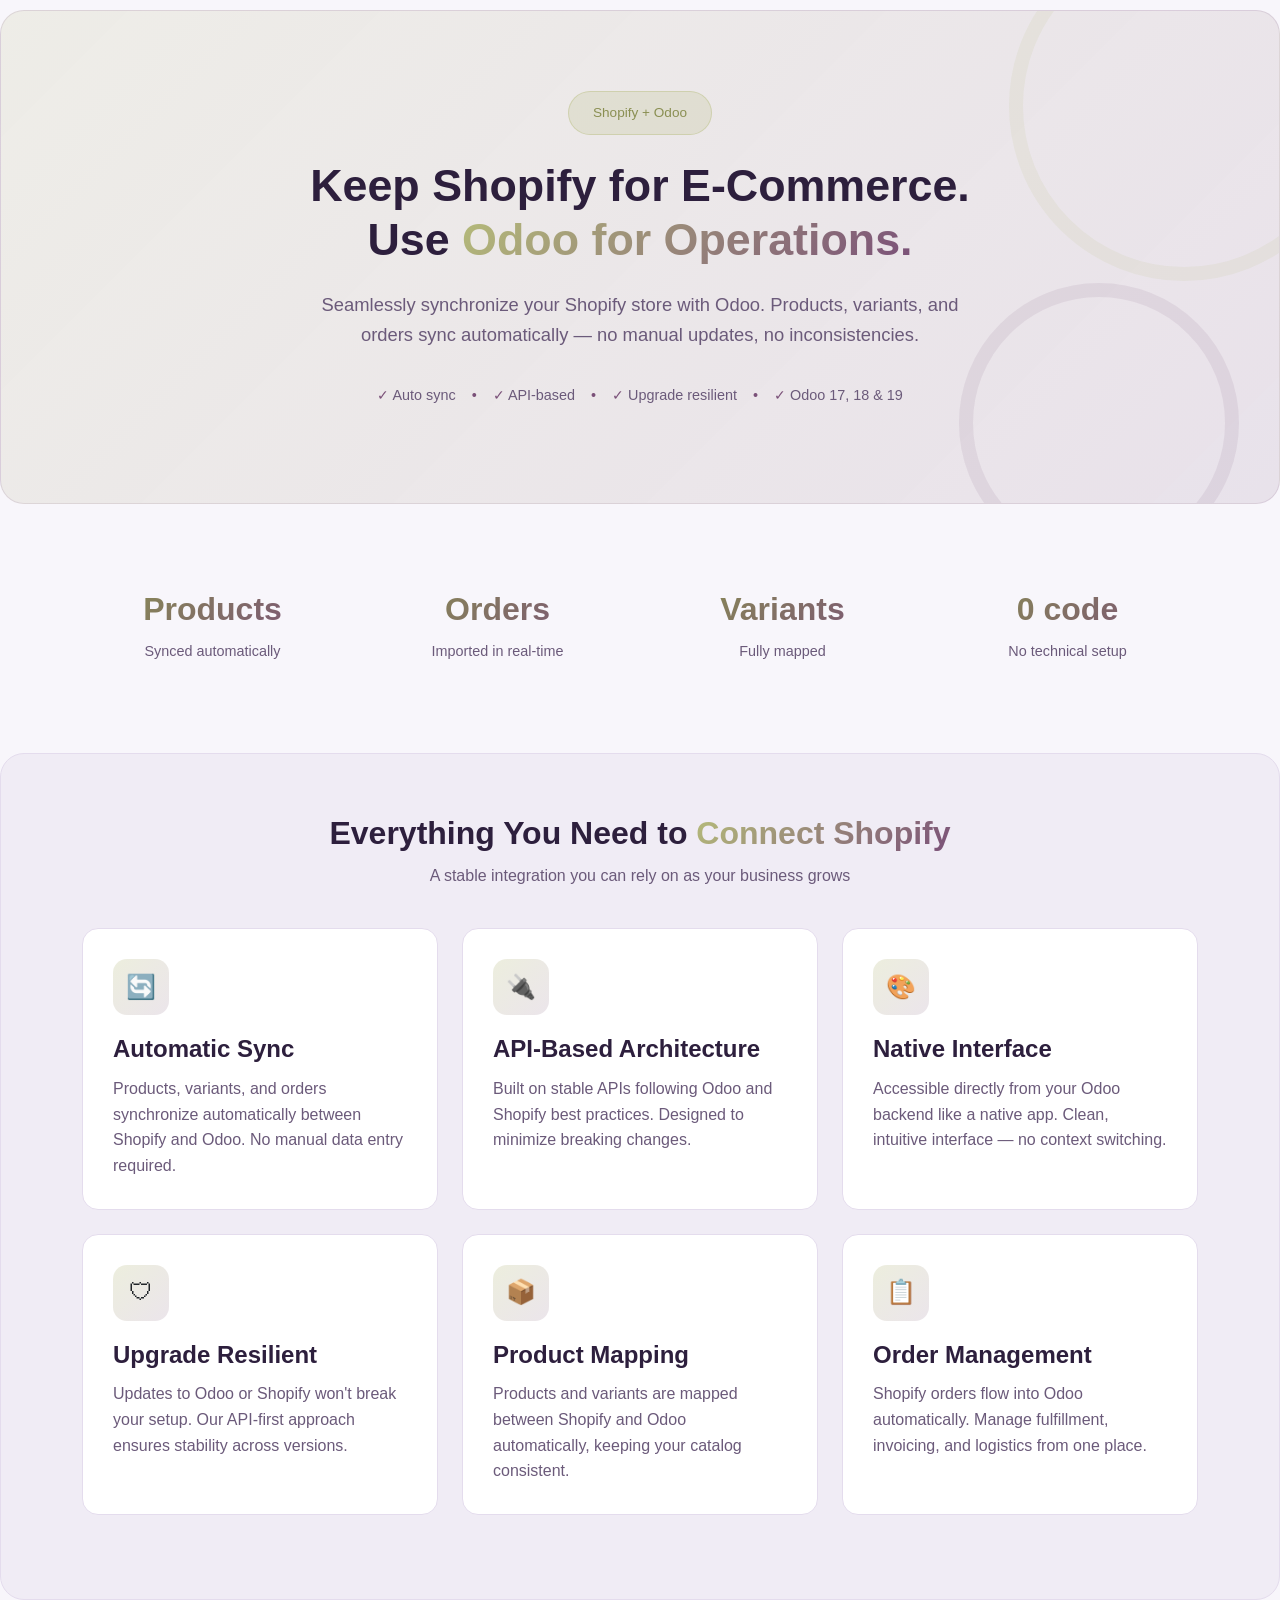
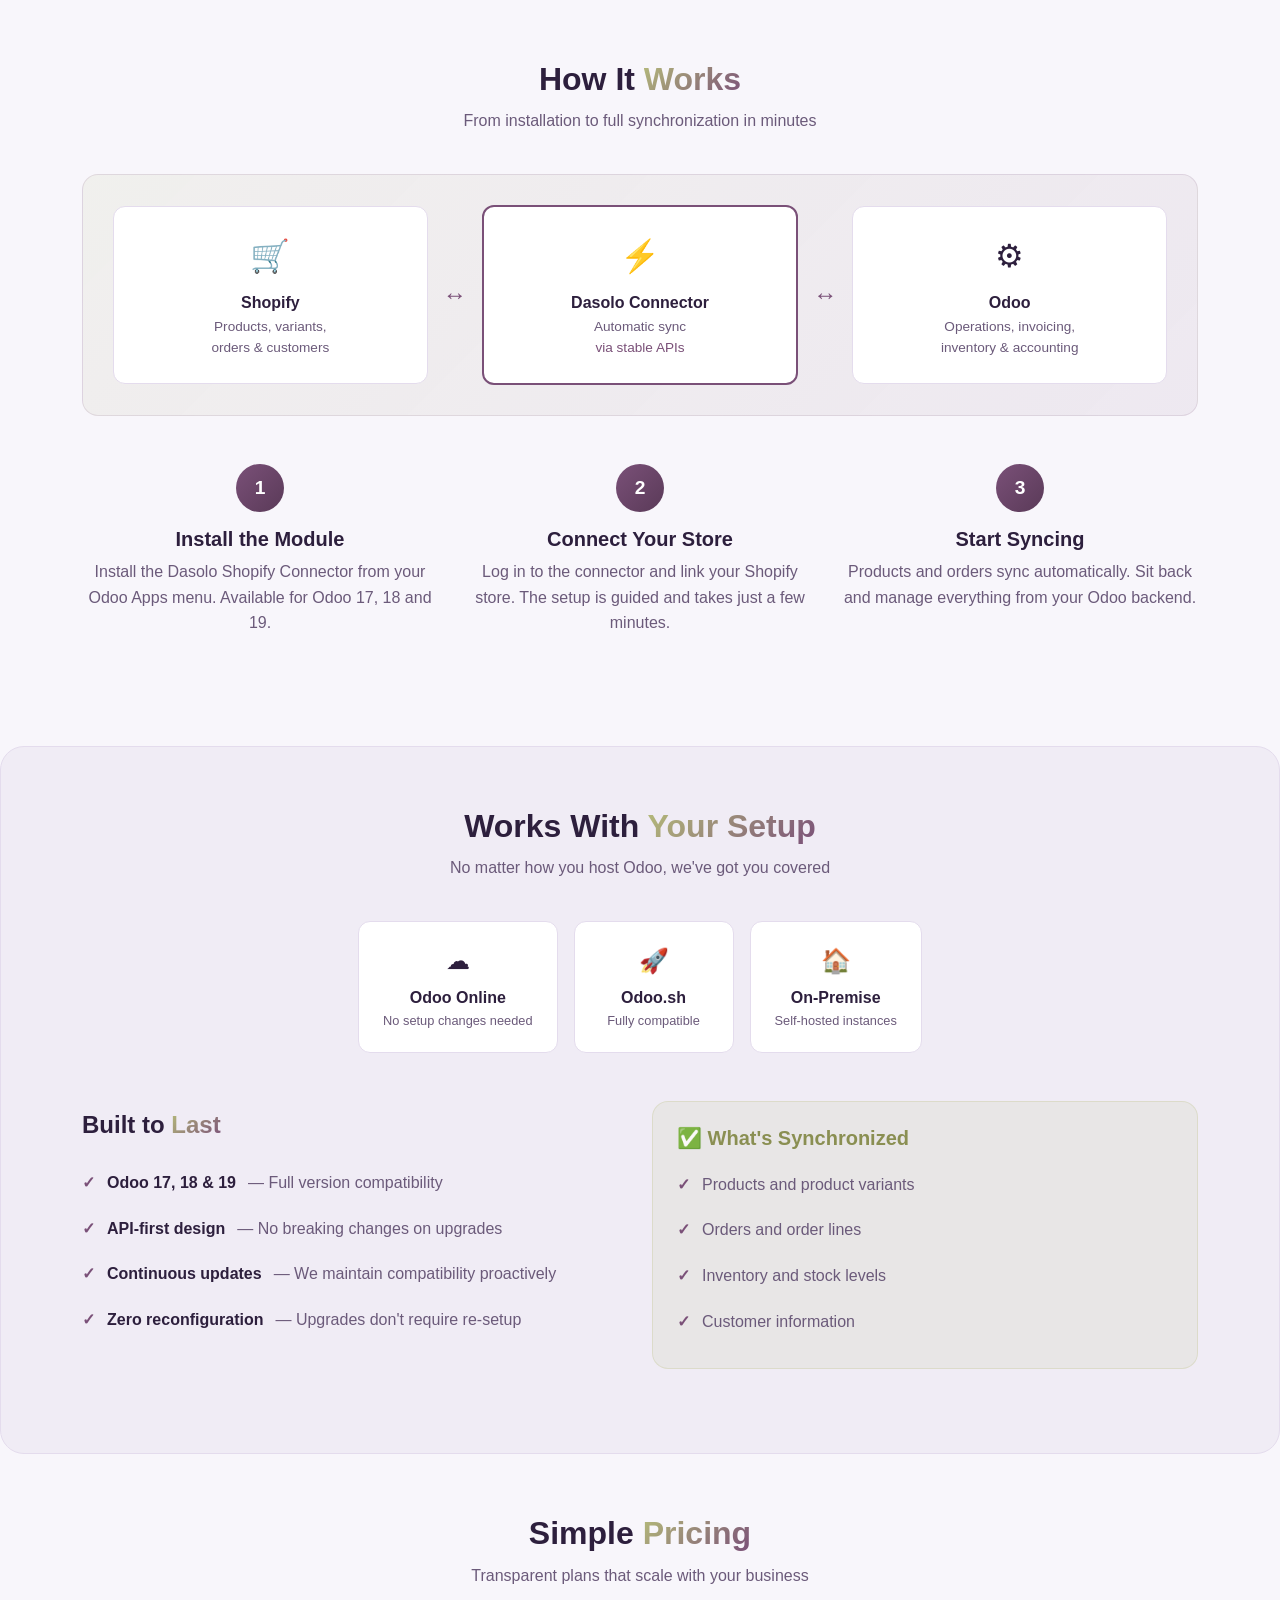
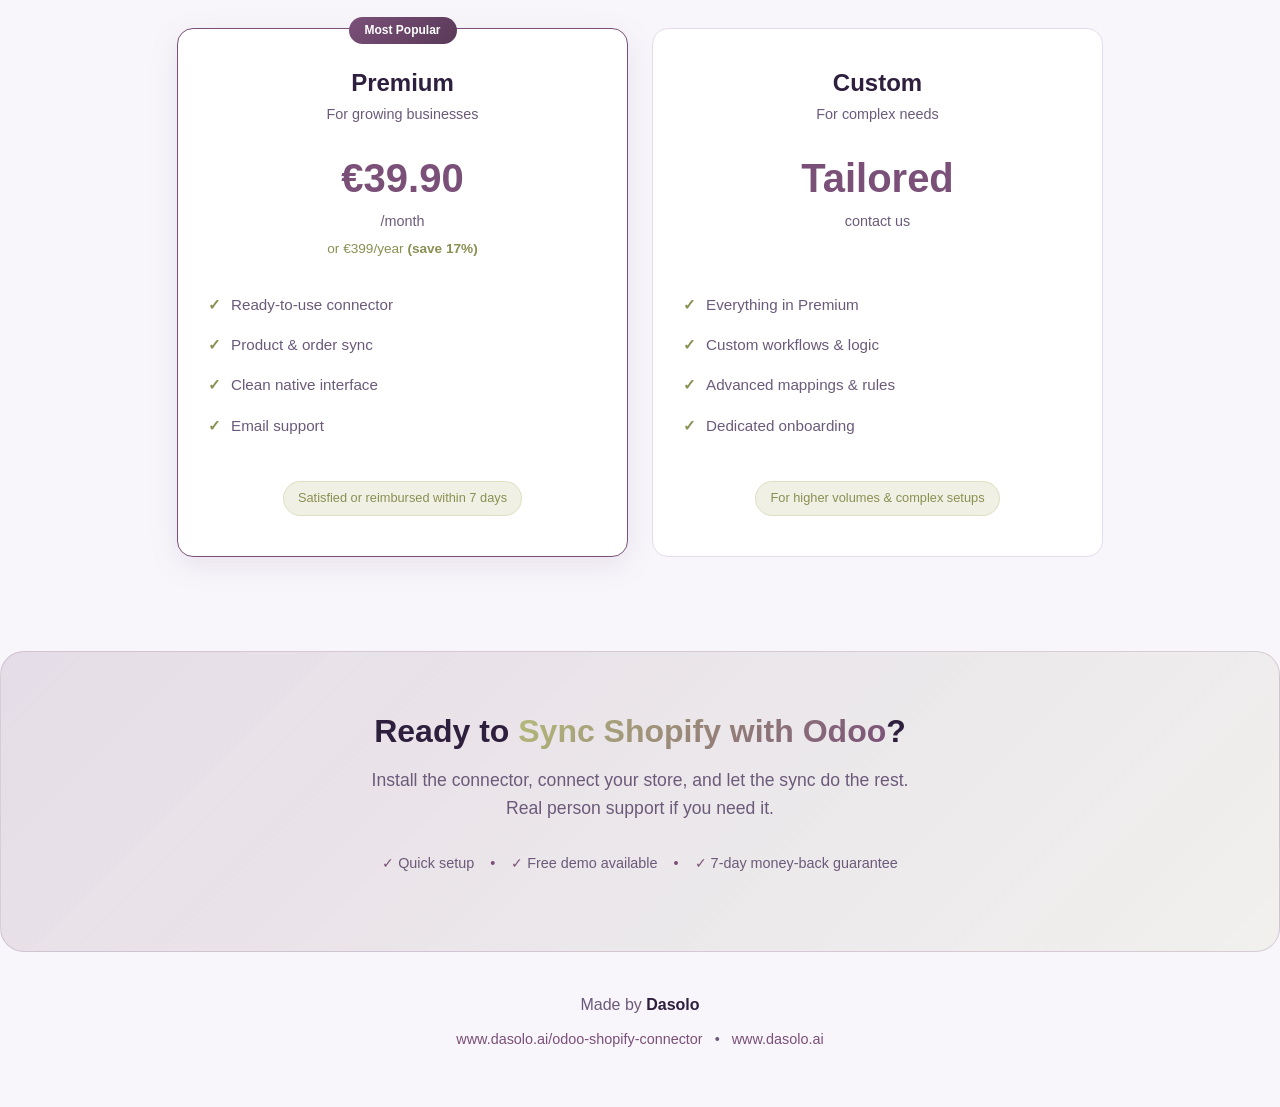
==== dasolo_shopify_connector/static/description/index.html @ 91d9c2dd "first commit" ====
<!DOCTYPE html>
<html lang="en">
<head>
    <meta charset="utf-8">
    <meta name="viewport" content="width=device-width, initial-scale=1">
    <title>Dasolo Shopify Connector — Sync Shopify with Odoo</title>
    <link href="https://cdn.jsdelivr.net/npm/bootstrap@5.3.2/dist/css/bootstrap.min.css" rel="stylesheet">
    <style>
        :root {
            --dasolo-green: #b5bb7a;
            --dasolo-green-dark: #8a8f52;
            --dasolo-purple: #7a5078;
            --dasolo-purple-light: #9b6e99;
            --dasolo-purple-dark: #5a3a58;
            --background: #f8f6fb;
            --background-card: #ffffff;
            --background-muted: #f0ecf5;
            --border: #e4dced;
            --text-primary: #2d1f3d;
            --text-muted: #6b5a7a;
        }

        body {
            font-family: -apple-system, BlinkMacSystemFont, 'Segoe UI', Roboto, Oxygen, Ubuntu, Cantarell, sans-serif;
            background-color: var(--background);
            color: var(--text-primary);
            line-height: 1.6;
        }

        .text-gradient {
            background: linear-gradient(135deg, var(--dasolo-green) 0%, var(--dasolo-purple) 100%);
            -webkit-background-clip: text;
            -webkit-text-fill-color: transparent;
            background-clip: text;
        }

        .hero-section {
            background: linear-gradient(135deg, rgba(181,187,122,0.15) 0%, rgba(122,80,120,0.12) 100%);
            border: 1px solid rgba(122,80,120,0.15);
            padding: 80px 20px;
            border-radius: 24px;
            margin-top: 10px;
            position: relative;
            overflow: hidden;
        }

        .hero-section::before {
            content: '';
            position: absolute;
            top: -80px;
            right: -80px;
            width: 350px;
            height: 350px;
            border-radius: 50%;
            border: 14px solid rgba(181,187,122,0.12);
        }

        .hero-section::after {
            content: '';
            position: absolute;
            bottom: -60px;
            right: 40px;
            width: 280px;
            height: 280px;
            border-radius: 50%;
            border: 14px solid rgba(122,80,120,0.1);
        }

        .badge-shopify {
            font-size: 0.85rem;
            padding: 10px 24px;
            background-color: rgba(181,187,122,0.2);
            border: 1px solid rgba(181,187,122,0.4);
            border-radius: 50px;
            display: inline-block;
            font-weight: 500;
            color: var(--dasolo-green-dark);
        }

        .section-light {
            background-color: var(--background);
            padding: 60px 20px;
        }

        .section-muted {
            background-color: var(--background-muted);
            padding: 60px 30px;
            border-radius: 24px;
            margin-top: 10px;
            border: 1px solid var(--border);
        }

        .card {
            border-radius: 16px;
            border: 1px solid var(--border);
            background: var(--background-card);
            padding: 30px;
            height: 100%;
            transition: all 0.3s ease;
        }

        .card:hover {
            border-color: rgba(122,80,120,0.4);
            box-shadow: 0 10px 40px rgba(122,80,120,0.08);
            transform: translateY(-2px);
        }

        .feature-icon {
            width: 56px;
            height: 56px;
            border-radius: 14px;
            background: linear-gradient(135deg, rgba(181,187,122,0.25) 0%, rgba(122,80,120,0.15) 100%);
            display: flex;
            align-items: center;
            justify-content: center;
            margin-bottom: 20px;
            font-size: 1.5rem;
        }

        .stat-box {
            text-align: center;
            padding: 20px;
        }

        .stat-value {
            font-size: 2rem;
            font-weight: 800;
            background: linear-gradient(135deg, var(--dasolo-green-dark) 0%, var(--dasolo-purple) 100%);
            -webkit-background-clip: text;
            -webkit-text-fill-color: transparent;
            background-clip: text;
        }

        .stat-label {
            color: var(--text-muted);
            font-size: 0.9rem;
            margin-top: 5px;
        }

        .step-number {
            width: 48px;
            height: 48px;
            border-radius: 50%;
            background: linear-gradient(135deg, var(--dasolo-purple) 0%, var(--dasolo-purple-dark) 100%);
            display: flex;
            align-items: center;
            justify-content: center;
            font-weight: 700;
            font-size: 1.2rem;
            color: #fff;
            margin: 0 auto 15px;
        }

        .section-title {
            font-size: 2rem;
            font-weight: 700;
            margin-bottom: 10px;
            color: var(--text-primary);
        }

        .section-subtitle {
            color: var(--text-muted);
            max-width: 600px;
            margin: 0 auto 40px;
        }

        .check-list {
            list-style: none;
            padding: 0;
        }

        .check-list li {
            padding: 10px 0;
            color: var(--text-muted);
            display: flex;
            align-items: flex-start;
            gap: 12px;
        }

        .check-list li::before {
            content: "\2713";
            color: var(--dasolo-purple);
            font-weight: bold;
            flex-shrink: 0;
        }

        .sync-flow {
            display: flex;
            flex-wrap: wrap;
            align-items: center;
            justify-content: center;
            gap: 15px;
        }

        .sync-step {
            background: var(--background-card);
            border: 1px solid var(--border);
            border-radius: 12px;
            padding: 24px;
            text-align: center;
            flex: 1;
            min-width: 200px;
        }

        .sync-step strong {
            color: var(--text-primary);
        }

        .sync-step p {
            color: var(--text-muted);
            font-size: 0.85rem;
        }

        .sync-arrow {
            color: var(--dasolo-purple);
            font-size: 1.5rem;
            font-weight: bold;
        }

        .cta-section {
            background: linear-gradient(135deg, rgba(122,80,120,0.15) 0%, rgba(181,187,122,0.1) 100%);
            border: 1px solid rgba(122,80,120,0.2);
            padding: 60px 20px;
            border-radius: 24px;
            margin-top: 10px;
        }

        .text-dasolo {
            color: var(--dasolo-purple);
        }

        .pricing-card {
            border-radius: 16px;
            border: 1px solid var(--border);
            background: var(--background-card);
            padding: 40px 30px;
            text-align: center;
            height: 100%;
            transition: all 0.3s ease;
        }

        .pricing-card:hover {
            border-color: rgba(122,80,120,0.4);
            box-shadow: 0 10px 40px rgba(122,80,120,0.08);
        }

        .pricing-card.featured {
            border-color: var(--dasolo-purple);
            box-shadow: 0 8px 30px rgba(122,80,120,0.12);
            position: relative;
        }

        .pricing-card.featured::before {
            content: 'Most Popular';
            position: absolute;
            top: -12px;
            left: 50%;
            transform: translateX(-50%);
            background: linear-gradient(135deg, var(--dasolo-purple) 0%, var(--dasolo-purple-dark) 100%);
            color: #fff;
            font-size: 0.75rem;
            font-weight: 600;
            padding: 4px 16px;
            border-radius: 20px;
        }

        .pricing-amount {
            font-size: 2.5rem;
            font-weight: 800;
            color: var(--dasolo-purple);
        }

        .pricing-period {
            color: var(--text-muted);
            font-size: 0.9rem;
        }

        .pricing-features {
            list-style: none;
            padding: 0;
            text-align: left;
            margin: 25px 0;
        }

        .pricing-features li {
            padding: 8px 0;
            color: var(--text-muted);
            display: flex;
            align-items: center;
            gap: 10px;
            font-size: 0.95rem;
        }

        .pricing-features li::before {
            content: "\2713";
            color: var(--dasolo-green-dark);
            font-weight: bold;
            flex-shrink: 0;
        }

        .guarantee-badge {
            display: inline-block;
            background: rgba(181,187,122,0.2);
            border: 1px solid rgba(181,187,122,0.3);
            color: var(--dasolo-green-dark);
            font-size: 0.8rem;
            font-weight: 500;
            padding: 6px 14px;
            border-radius: 20px;
            margin-top: 10px;
        }

        .hosting-badge {
            display: inline-block;
            background: var(--background-card);
            border: 1px solid var(--border);
            border-radius: 12px;
            padding: 20px 24px;
            text-align: center;
            min-width: 160px;
            transition: all 0.3s ease;
        }

        .hosting-badge:hover {
            border-color: rgba(122,80,120,0.3);
            box-shadow: 0 4px 15px rgba(122,80,120,0.06);
        }

        .hosting-badge h6 {
            margin-bottom: 4px;
            font-weight: 600;
            color: var(--text-primary);
        }

        .hosting-badge p {
            margin-bottom: 0;
            font-size: 0.8rem;
            color: var(--text-muted);
        }

        a {
            color: var(--dasolo-purple);
            text-decoration: none;
        }

        a:hover {
            color: var(--dasolo-purple-light);
        }

        h4, h5, h6 {
            color: var(--text-primary);
        }
    </style>
</head>
<body>

    <!-- Hero Section -->
    <section class="hero-section text-center">
        <div class="container" style="position: relative; z-index: 1;">
            <div class="mb-4">
                <span class="badge-shopify">
                    Shopify + Odoo
                </span>
            </div>
            <h1 class="mb-4" style="font-size: 2.8rem; font-weight: 800;">
                Keep Shopify for E-Commerce.<br/>Use <span class="text-gradient">Odoo for Operations.</span>
            </h1>
            <p class="mb-4" style="font-size: 1.15rem; max-width: 650px; margin: 0 auto; color: var(--text-muted);">
                Seamlessly synchronize your Shopify store with Odoo. Products, variants, and orders sync automatically
                — no manual updates, no inconsistencies.
            </p>
            <div style="margin-top: 35px;">
                <p style="font-size: 0.9rem; color: var(--text-muted);">
                    <span class="text-dasolo">&#10003;</span> Auto sync &nbsp;&nbsp;
                    <span class="text-dasolo">&#8226;</span> &nbsp;&nbsp;
                    <span class="text-dasolo">&#10003;</span> API-based &nbsp;&nbsp;
                    <span class="text-dasolo">&#8226;</span> &nbsp;&nbsp;
                    <span class="text-dasolo">&#10003;</span> Upgrade resilient &nbsp;&nbsp;
                    <span class="text-dasolo">&#8226;</span> &nbsp;&nbsp;
                    <span class="text-dasolo">&#10003;</span> Odoo 17, 18 &amp; 19
                </p>
            </div>
        </div>
    </section>

    <!-- Stats Section -->
    <section class="section-light">
        <div class="container">
            <div class="row">
                <div class="col-md-3 col-6">
                    <div class="stat-box">
                        <div class="stat-value">Products</div>
                        <div class="stat-label">Synced automatically</div>
                    </div>
                </div>
                <div class="col-md-3 col-6">
                    <div class="stat-box">
                        <div class="stat-value">Orders</div>
                        <div class="stat-label">Imported in real-time</div>
                    </div>
                </div>
                <div class="col-md-3 col-6">
                    <div class="stat-box">
                        <div class="stat-value">Variants</div>
                        <div class="stat-label">Fully mapped</div>
                    </div>
                </div>
                <div class="col-md-3 col-6">
                    <div class="stat-box">
                        <div class="stat-value">0 code</div>
                        <div class="stat-label">No technical setup</div>
                    </div>
                </div>
            </div>
        </div>
    </section>

    <!-- Features Section -->
    <section class="section-muted">
        <div class="container">
            <h2 class="section-title text-center">
                Everything You Need to <span class="text-gradient">Connect Shopify</span>
            </h2>
            <p class="section-subtitle text-center">
                A stable integration you can rely on as your business grows
            </p>

            <div class="row">
                <div class="col-lg-4 col-md-6 mb-4">
                    <div class="card">
                        <div class="feature-icon">&#128260;</div>
                        <h4 style="font-weight: 600; margin-bottom: 12px;">Automatic Sync</h4>
                        <p style="color: var(--text-muted); margin-bottom: 0;">
                            Products, variants, and orders synchronize automatically between Shopify and Odoo. No manual data entry required.
                        </p>
                    </div>
                </div>
                <div class="col-lg-4 col-md-6 mb-4">
                    <div class="card">
                        <div class="feature-icon">&#128268;</div>
                        <h4 style="font-weight: 600; margin-bottom: 12px;">API-Based Architecture</h4>
                        <p style="color: var(--text-muted); margin-bottom: 0;">
                            Built on stable APIs following Odoo and Shopify best practices. Designed to minimize breaking changes.
                        </p>
                    </div>
                </div>
                <div class="col-lg-4 col-md-6 mb-4">
                    <div class="card">
                        <div class="feature-icon">&#127912;</div>
                        <h4 style="font-weight: 600; margin-bottom: 12px;">Native Interface</h4>
                        <p style="color: var(--text-muted); margin-bottom: 0;">
                            Accessible directly from your Odoo backend like a native app. Clean, intuitive interface — no context switching.
                        </p>
                    </div>
                </div>
                <div class="col-lg-4 col-md-6 mb-4">
                    <div class="card">
                        <div class="feature-icon">&#128737;</div>
                        <h4 style="font-weight: 600; margin-bottom: 12px;">Upgrade Resilient</h4>
                        <p style="color: var(--text-muted); margin-bottom: 0;">
                            Updates to Odoo or Shopify won't break your setup. Our API-first approach ensures stability across versions.
                        </p>
                    </div>
                </div>
                <div class="col-lg-4 col-md-6 mb-4">
                    <div class="card">
                        <div class="feature-icon">&#128230;</div>
                        <h4 style="font-weight: 600; margin-bottom: 12px;">Product Mapping</h4>
                        <p style="color: var(--text-muted); margin-bottom: 0;">
                            Products and variants are mapped between Shopify and Odoo automatically, keeping your catalog consistent.
                        </p>
                    </div>
                </div>
                <div class="col-lg-4 col-md-6 mb-4">
                    <div class="card">
                        <div class="feature-icon">&#128203;</div>
                        <h4 style="font-weight: 600; margin-bottom: 12px;">Order Management</h4>
                        <p style="color: var(--text-muted); margin-bottom: 0;">
                            Shopify orders flow into Odoo automatically. Manage fulfillment, invoicing, and logistics from one place.
                        </p>
                    </div>
                </div>
            </div>
        </div>
    </section>

    <!-- How It Works Section -->
    <section class="section-light">
        <div class="container">
            <h2 class="section-title text-center">
                How It <span class="text-gradient">Works</span>
            </h2>
            <p class="section-subtitle text-center">
                From installation to full synchronization in minutes
            </p>

            <div class="row mb-5">
                <div class="col-12">
                    <div style="background: linear-gradient(135deg, rgba(181,187,122,0.1) 0%, rgba(122,80,120,0.08) 100%); border: 1px solid rgba(122,80,120,0.15); border-radius: 16px; padding: 30px;">
                        <div class="sync-flow">
                            <div class="sync-step">
                                <div style="font-size: 2rem; margin-bottom: 8px;">&#128722;</div>
                                <strong>Shopify</strong>
                                <p class="mb-0">
                                    Products, variants,<br>orders &amp; customers
                                </p>
                            </div>
                            <div class="sync-arrow">&#8596;</div>
                            <div class="sync-step" style="border-color: var(--dasolo-purple); border-width: 2px;">
                                <div style="font-size: 2rem; margin-bottom: 8px;">&#9889;</div>
                                <strong>Dasolo Connector</strong>
                                <p class="mb-0">
                                    Automatic sync<br>
                                    <span style="color: var(--dasolo-purple);">via stable APIs</span>
                                </p>
                            </div>
                            <div class="sync-arrow">&#8596;</div>
                            <div class="sync-step">
                                <div style="font-size: 2rem; margin-bottom: 8px;">&#9881;</div>
                                <strong>Odoo</strong>
                                <p class="mb-0">
                                    Operations, invoicing,<br>inventory &amp; accounting
                                </p>
                            </div>
                        </div>
                    </div>
                </div>
            </div>

            <div class="row">
                <div class="col-md-4 mb-4">
                    <div class="text-center">
                        <div class="step-number">1</div>
                        <h5 style="font-weight: 600;">Install the Module</h5>
                        <p style="color: var(--text-muted);">
                            Install the Dasolo Shopify Connector from your Odoo Apps menu. Available for Odoo 17, 18 and 19.
                        </p>
                    </div>
                </div>
                <div class="col-md-4 mb-4">
                    <div class="text-center">
                        <div class="step-number">2</div>
                        <h5 style="font-weight: 600;">Connect Your Store</h5>
                        <p style="color: var(--text-muted);">
                            Log in to the connector and link your Shopify store. The setup is guided and takes just a few minutes.
                        </p>
                    </div>
                </div>
                <div class="col-md-4 mb-4">
                    <div class="text-center">
                        <div class="step-number">3</div>
                        <h5 style="font-weight: 600;">Start Syncing</h5>
                        <p style="color: var(--text-muted);">
                            Products and orders sync automatically. Sit back and manage everything from your Odoo backend.
                        </p>
                    </div>
                </div>
            </div>
        </div>
    </section>

    <!-- Compatibility Section -->
    <section class="section-muted">
        <div class="container">
            <h2 class="section-title text-center">
                Works With <span class="text-gradient">Your Setup</span>
            </h2>
            <p class="section-subtitle text-center">
                No matter how you host Odoo, we've got you covered
            </p>

            <div class="row justify-content-center mb-5">
                <div class="col-12">
                    <div class="d-flex flex-wrap justify-content-center gap-3">
                        <div class="hosting-badge">
                            <div style="font-size: 1.5rem; margin-bottom: 8px;">&#9729;</div>
                            <h6>Odoo Online</h6>
                            <p>No setup changes needed</p>
                        </div>
                        <div class="hosting-badge">
                            <div style="font-size: 1.5rem; margin-bottom: 8px;">&#128640;</div>
                            <h6>Odoo.sh</h6>
                            <p>Fully compatible</p>
                        </div>
                        <div class="hosting-badge">
                            <div style="font-size: 1.5rem; margin-bottom: 8px;">&#127968;</div>
                            <h6>On-Premise</h6>
                            <p>Self-hosted instances</p>
                        </div>
                    </div>
                </div>
            </div>

            <div class="row align-items-center">
                <div class="col-md-6 mb-4">
                    <h4 style="font-weight: 700; margin-bottom: 20px;">
                        Built to <span class="text-gradient">Last</span>
                    </h4>
                    <ul class="check-list">
                        <li><strong style="color: var(--text-primary);">Odoo 17, 18 &amp; 19</strong> — Full version compatibility</li>
                        <li><strong style="color: var(--text-primary);">API-first design</strong> — No breaking changes on upgrades</li>
                        <li><strong style="color: var(--text-primary);">Continuous updates</strong> — We maintain compatibility proactively</li>
                        <li><strong style="color: var(--text-primary);">Zero reconfiguration</strong> — Upgrades don't require re-setup</li>
                    </ul>
                </div>
                <div class="col-md-6 mb-4">
                    <div style="background: rgba(181,187,122,0.12); border: 1px solid rgba(181,187,122,0.25); border-radius: 16px; padding: 24px;">
                        <h5 style="color: var(--dasolo-green-dark); font-weight: 600; margin-bottom: 12px;">&#9989; What's Synchronized</h5>
                        <ul class="check-list" style="margin: 0;">
                            <li>Products and product variants</li>
                            <li>Orders and order lines</li>
                            <li>Inventory and stock levels</li>
                            <li>Customer information</li>
                        </ul>
                    </div>
                </div>
            </div>
        </div>
    </section>

    <!-- Pricing Section -->
    <section class="section-light">
        <div class="container">
            <h2 class="section-title text-center">
                Simple <span class="text-gradient">Pricing</span>
            </h2>
            <p class="section-subtitle text-center">
                Transparent plans that scale with your business
            </p>

            <div class="row justify-content-center">
                <div class="col-md-5 mb-4">
                    <div class="pricing-card featured">
                        <h4 style="font-weight: 700; margin-bottom: 5px;">Premium</h4>
                        <p style="color: var(--text-muted); font-size: 0.9rem; margin-bottom: 20px;">For growing businesses</p>
                        <div class="pricing-amount">&euro;39.90</div>
                        <div class="pricing-period">/month</div>
                        <p style="color: var(--dasolo-green-dark); font-size: 0.85rem; margin-top: 5px;">
                            or &euro;399/year <strong>(save 17%)</strong>
                        </p>
                        <ul class="pricing-features">
                            <li>Ready-to-use connector</li>
                            <li>Product &amp; order sync</li>
                            <li>Clean native interface</li>
                            <li>Email support</li>
                        </ul>
                        <div class="guarantee-badge">Satisfied or reimbursed within 7 days</div>
                    </div>
                </div>
                <div class="col-md-5 mb-4">
                    <div class="pricing-card">
                        <h4 style="font-weight: 700; margin-bottom: 5px;">Custom</h4>
                        <p style="color: var(--text-muted); font-size: 0.9rem; margin-bottom: 20px;">For complex needs</p>
                        <div class="pricing-amount">Tailored</div>
                        <div class="pricing-period">contact us</div>
                        <p style="color: var(--text-muted); font-size: 0.85rem; margin-top: 5px;">&nbsp;</p>
                        <ul class="pricing-features">
                            <li>Everything in Premium</li>
                            <li>Custom workflows &amp; logic</li>
                            <li>Advanced mappings &amp; rules</li>
                            <li>Dedicated onboarding</li>
                        </ul>
                        <div class="guarantee-badge">For higher volumes &amp; complex setups</div>
                    </div>
                </div>
            </div>
        </div>
    </section>

    <!-- CTA Section -->
    <section class="cta-section text-center">
        <div class="container">
            <h2 class="mb-3" style="font-size: 2rem; font-weight: 700;">
                Ready to <span class="text-gradient">Sync Shopify with Odoo</span>?
            </h2>
            <p class="mb-4" style="font-size: 1.1rem; color: var(--text-muted); max-width: 550px; margin: 0 auto;">
                Install the connector, connect your store, and let the sync do the rest.
                Real person support if you need it.
            </p>
            <div style="margin-top: 30px;">
                <p style="font-size: 0.9rem; color: var(--text-muted);">
                    <span class="text-dasolo">&#10003;</span> Quick setup &nbsp;&nbsp;
                    <span class="text-dasolo">&#8226;</span> &nbsp;&nbsp;
                    <span class="text-dasolo">&#10003;</span> Free demo available &nbsp;&nbsp;
                    <span class="text-dasolo">&#8226;</span> &nbsp;&nbsp;
                    <span class="text-dasolo">&#10003;</span> 7-day money-back guarantee
                </p>
            </div>
        </div>
    </section>

    <!-- Footer -->
    <section class="section-light text-center" style="padding: 40px 20px;">
        <div class="container">
            <p style="color: var(--text-muted); margin-bottom: 10px;">
                Made by <strong style="color: var(--text-primary);">Dasolo</strong>
            </p>
            <p style="color: var(--text-muted); font-size: 0.9rem;">
                <a href="https://www.dasolo.ai/odoo-shopify-connector">www.dasolo.ai/odoo-shopify-connector</a>
                &nbsp;&nbsp;&#8226;&nbsp;&nbsp;
                <a href="https://www.dasolo.ai/">www.dasolo.ai</a>
            </p>
        </div>
    </section>

</body>
</html>
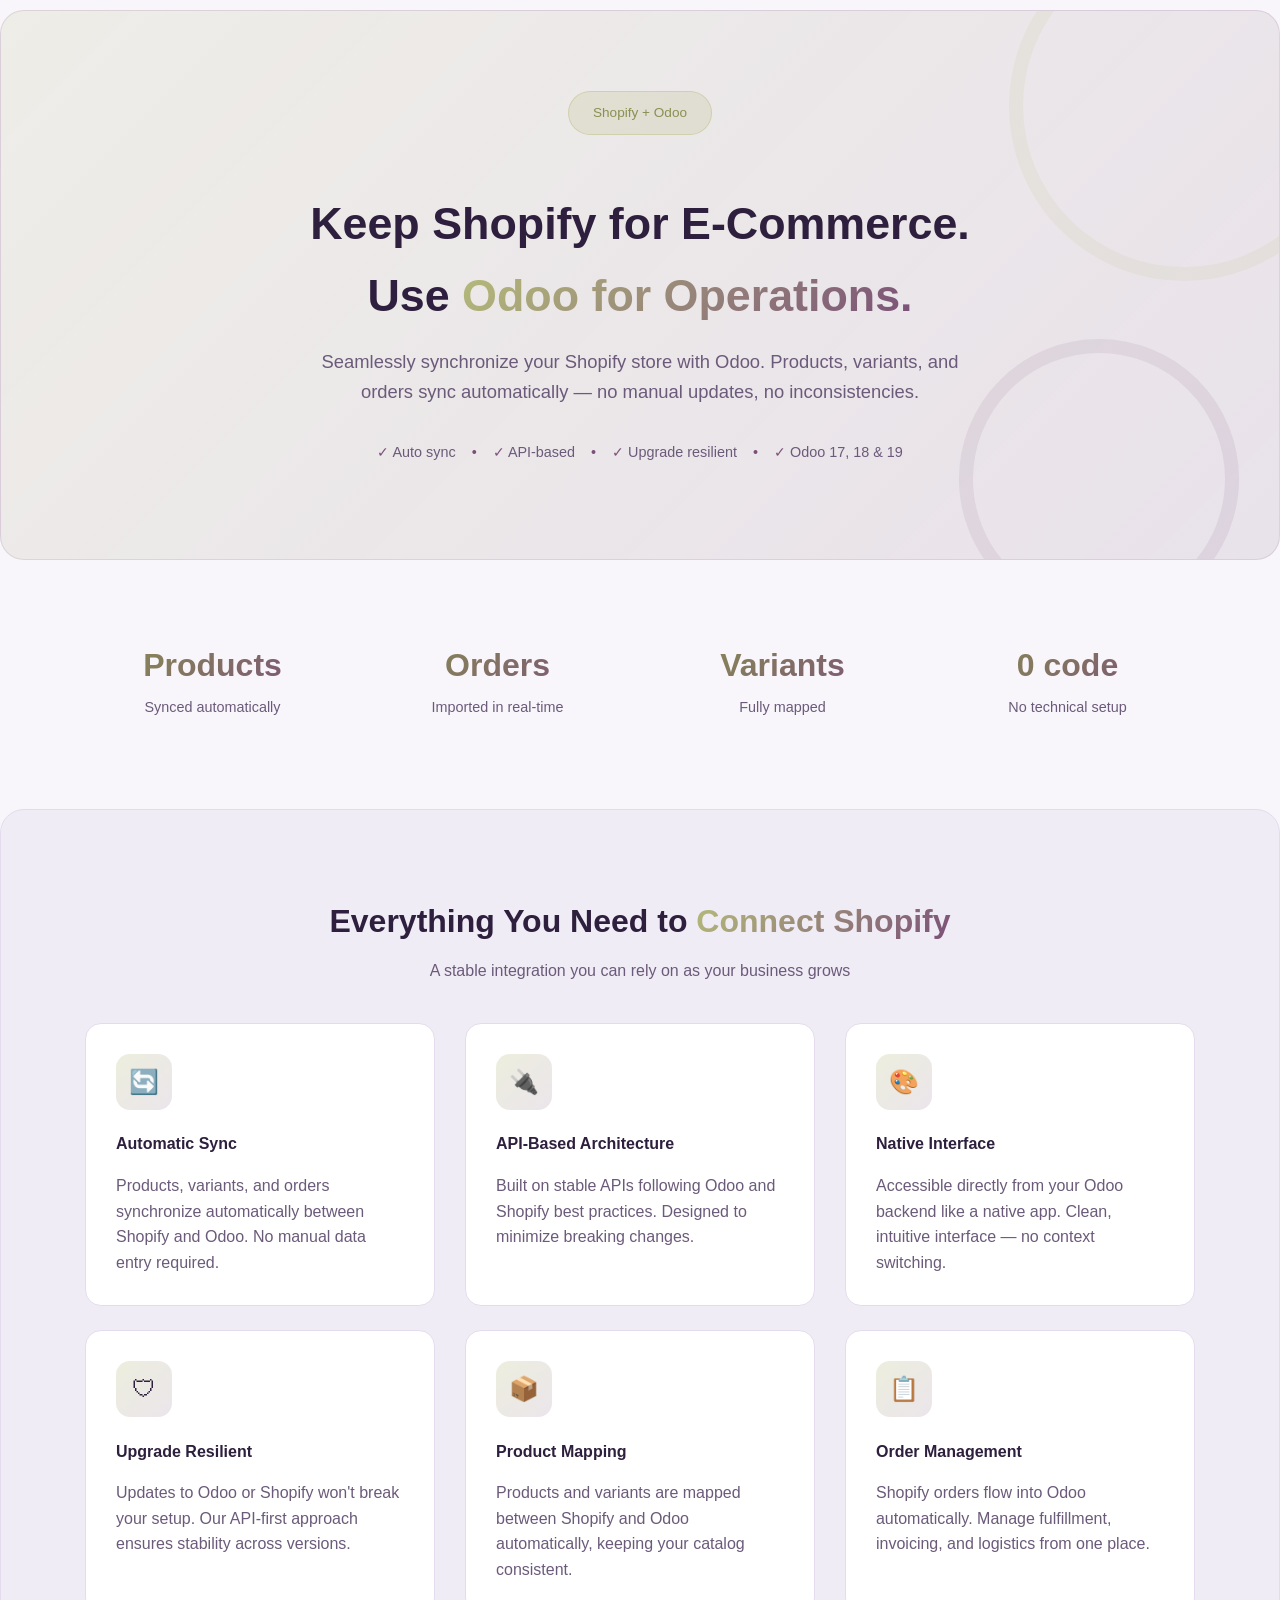
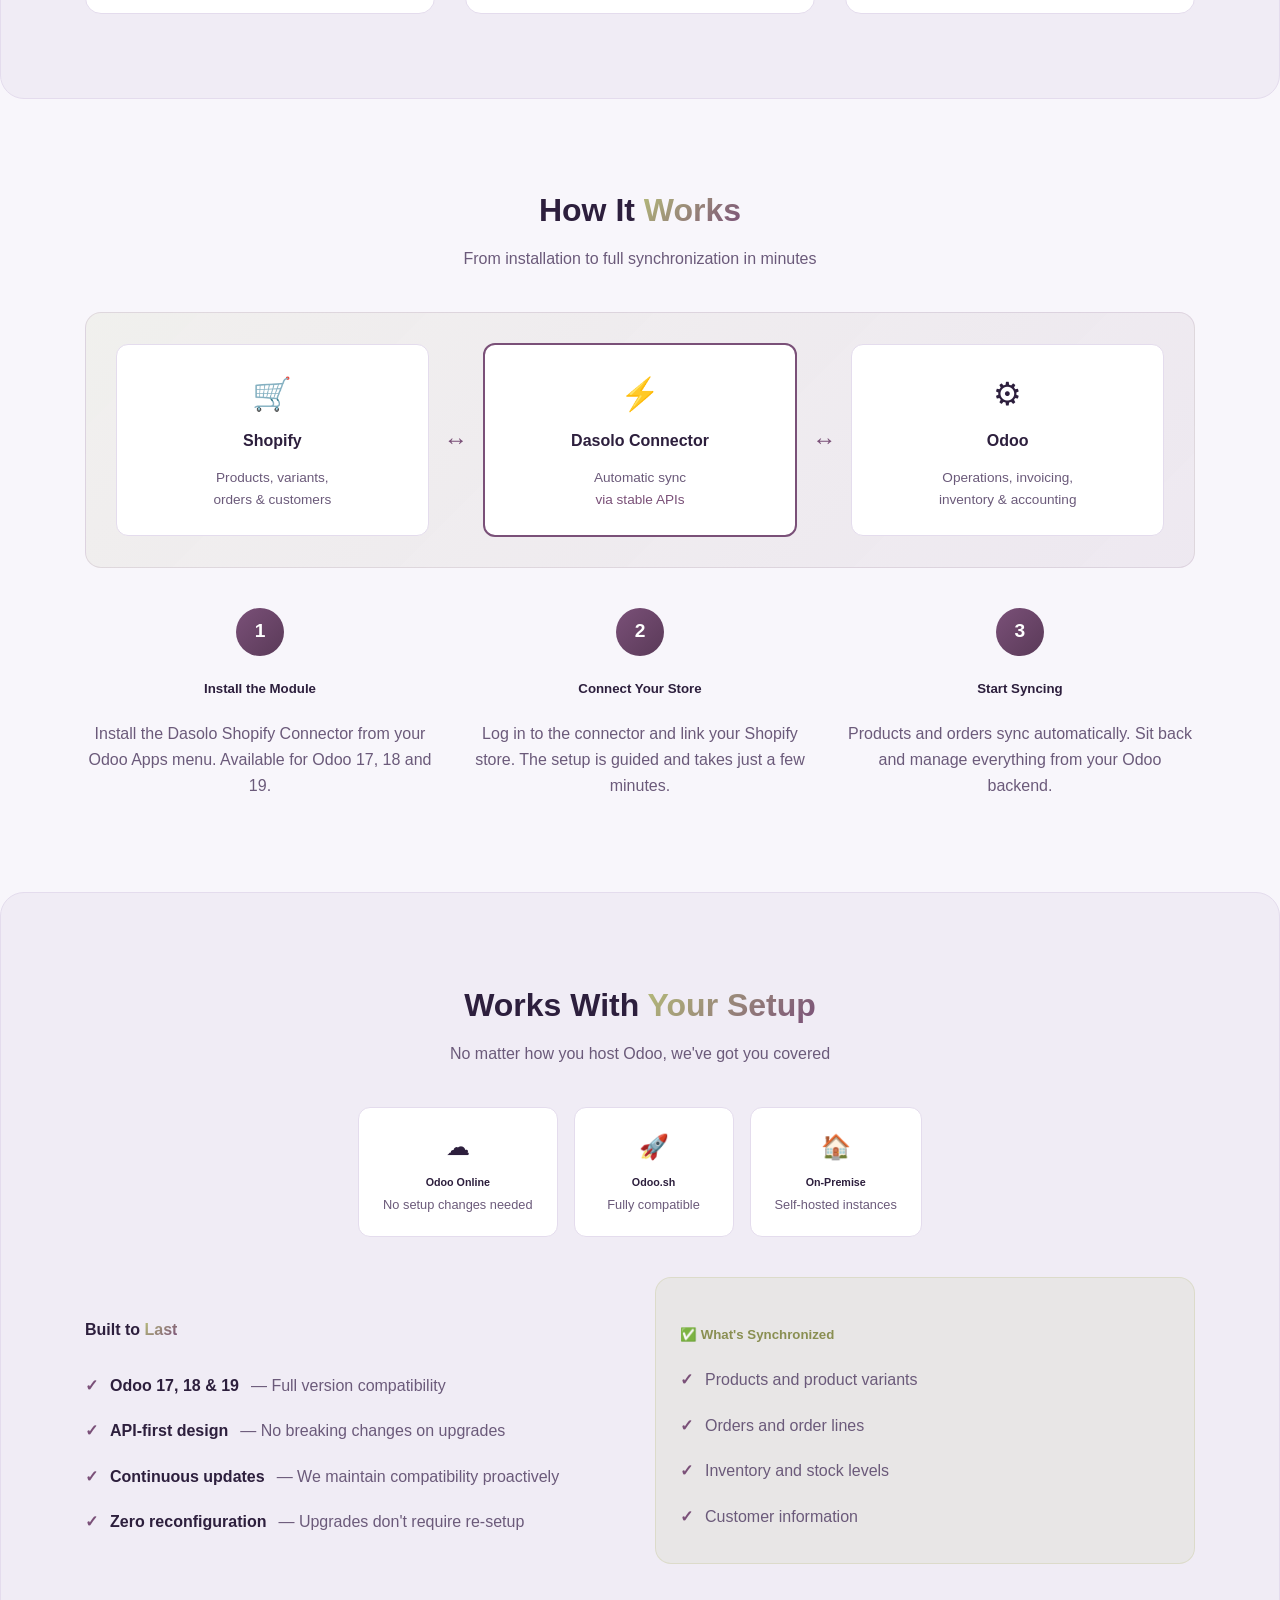
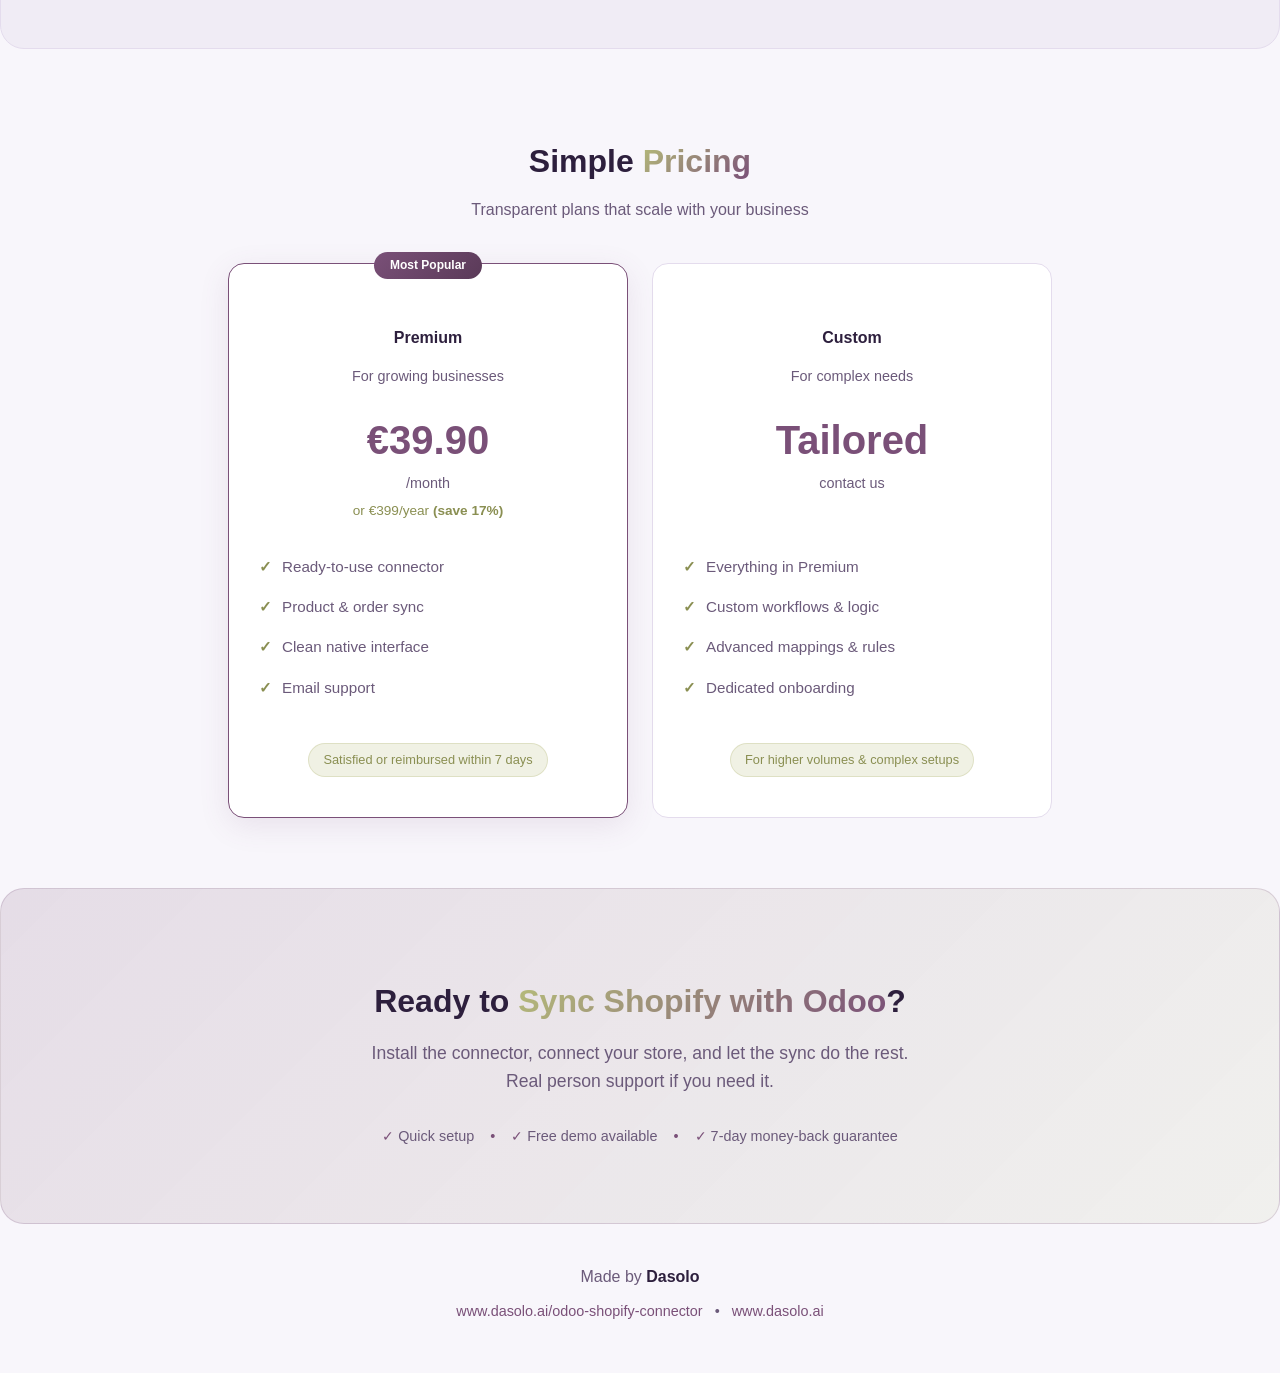
==== commit 862e13b7: "update index.html" ====
--- a/dasolo_shopify_connector/static/description/index.html
+++ b/dasolo_shopify_connector/static/description/index.html
@@ -4,8 +4,11 @@
     <meta charset="utf-8">
     <meta name="viewport" content="width=device-width, initial-scale=1">
     <title>Dasolo Shopify Connector — Sync Shopify with Odoo</title>
-    <link href="https://cdn.jsdelivr.net/npm/bootstrap@5.3.2/dist/css/bootstrap.min.css" rel="stylesheet">
     <style>
+        *, *::before, *::after {
+            box-sizing: border-box;
+        }
+
         :root {
             --dasolo-green: #b5bb7a;
             --dasolo-green-dark: #8a8f52;
@@ -25,6 +28,14 @@
             background-color: var(--background);
             color: var(--text-primary);
             line-height: 1.6;
+            margin: 0;
+            padding: 0;
+        }
+
+        .container {
+            max-width: 1140px;
+            margin: 0 auto;
+            padding: 0 15px;
         }
 
         .text-gradient {
@@ -34,6 +45,42 @@
             background-clip: text;
         }
 
+        .text-dasolo {
+            color: var(--dasolo-purple);
+        }
+
+        /* Grid system */
+        .grid {
+            display: flex;
+            flex-wrap: wrap;
+            margin: 0 -15px;
+        }
+
+        .grid > * {
+            padding: 0 15px;
+        }
+
+        .col-half {
+            width: 50%;
+        }
+
+        .col-third {
+            width: 33.333%;
+        }
+
+        .col-quarter {
+            width: 25%;
+        }
+
+        .col-five-twelfths {
+            width: 41.666%;
+        }
+
+        .col-full {
+            width: 100%;
+        }
+
+        /* Hero */
         .hero-section {
             background: linear-gradient(135deg, rgba(181,187,122,0.15) 0%, rgba(122,80,120,0.12) 100%);
             border: 1px solid rgba(122,80,120,0.15);
@@ -42,6 +89,7 @@
             margin-top: 10px;
             position: relative;
             overflow: hidden;
+            text-align: center;
         }
 
         .hero-section::before {
@@ -66,6 +114,30 @@
             border: 14px solid rgba(122,80,120,0.1);
         }
 
+        .hero-inner {
+            position: relative;
+            z-index: 1;
+        }
+
+        .hero-section h1 {
+            font-size: 2.8rem;
+            font-weight: 800;
+            margin-bottom: 16px;
+        }
+
+        .hero-description {
+            font-size: 1.15rem;
+            max-width: 650px;
+            margin: 0 auto;
+            color: var(--text-muted);
+        }
+
+        .hero-checks {
+            margin-top: 35px;
+            font-size: 0.9rem;
+            color: var(--text-muted);
+        }
+
         .badge-shopify {
             font-size: 0.85rem;
             padding: 10px 24px;
@@ -75,8 +147,10 @@
             display: inline-block;
             font-weight: 500;
             color: var(--dasolo-green-dark);
-        }
-
+            margin-bottom: 16px;
+        }
+
+        /* Sections */
         .section-light {
             background-color: var(--background);
             padding: 60px 20px;
@@ -90,6 +164,43 @@
             border: 1px solid var(--border);
         }
 
+        .section-title {
+            font-size: 2rem;
+            font-weight: 700;
+            margin-bottom: 10px;
+            color: var(--text-primary);
+            text-align: center;
+        }
+
+        .section-subtitle {
+            color: var(--text-muted);
+            max-width: 600px;
+            margin: 0 auto 40px;
+            text-align: center;
+        }
+
+        /* Stats */
+        .stat-box {
+            text-align: center;
+            padding: 20px;
+        }
+
+        .stat-value {
+            font-size: 2rem;
+            font-weight: 800;
+            background: linear-gradient(135deg, var(--dasolo-green-dark) 0%, var(--dasolo-purple) 100%);
+            -webkit-background-clip: text;
+            -webkit-text-fill-color: transparent;
+            background-clip: text;
+        }
+
+        .stat-label {
+            color: var(--text-muted);
+            font-size: 0.9rem;
+            margin-top: 5px;
+        }
+
+        /* Cards */
         .card {
             border-radius: 16px;
             border: 1px solid var(--border);
@@ -103,6 +214,10 @@
             border-color: rgba(122,80,120,0.4);
             box-shadow: 0 10px 40px rgba(122,80,120,0.08);
             transform: translateY(-2px);
+        }
+
+        .card-wrapper {
+            margin-bottom: 24px;
         }
 
         .feature-icon {
@@ -117,26 +232,65 @@
             font-size: 1.5rem;
         }
 
-        .stat-box {
+        .card h4 {
+            font-weight: 600;
+            margin-bottom: 12px;
+        }
+
+        .card p {
+            color: var(--text-muted);
+            margin-bottom: 0;
+        }
+
+        /* Sync flow */
+        .sync-flow-wrapper {
+            background: linear-gradient(135deg, rgba(181,187,122,0.1) 0%, rgba(122,80,120,0.08) 100%);
+            border: 1px solid rgba(122,80,120,0.15);
+            border-radius: 16px;
+            padding: 30px;
+            margin-bottom: 40px;
+        }
+
+        .sync-flow {
+            display: flex;
+            flex-wrap: wrap;
+            align-items: center;
+            justify-content: center;
+            gap: 15px;
+        }
+
+        .sync-step {
+            background: var(--background-card);
+            border: 1px solid var(--border);
+            border-radius: 12px;
+            padding: 24px;
             text-align: center;
-            padding: 20px;
-        }
-
-        .stat-value {
+            flex: 1;
+            min-width: 200px;
+        }
+
+        .sync-step strong {
+            color: var(--text-primary);
+        }
+
+        .sync-step p {
+            color: var(--text-muted);
+            font-size: 0.85rem;
+            margin-bottom: 0;
+        }
+
+        .sync-step-icon {
             font-size: 2rem;
-            font-weight: 800;
-            background: linear-gradient(135deg, var(--dasolo-green-dark) 0%, var(--dasolo-purple) 100%);
-            -webkit-background-clip: text;
-            -webkit-text-fill-color: transparent;
-            background-clip: text;
-        }
-
-        .stat-label {
-            color: var(--text-muted);
-            font-size: 0.9rem;
-            margin-top: 5px;
-        }
-
+            margin-bottom: 8px;
+        }
+
+        .sync-arrow {
+            color: var(--dasolo-purple);
+            font-size: 1.5rem;
+            font-weight: bold;
+        }
+
+        /* Steps */
         .step-number {
             width: 48px;
             height: 48px;
@@ -151,22 +305,99 @@
             margin: 0 auto 15px;
         }
 
-        .section-title {
-            font-size: 2rem;
+        .step {
+            text-align: center;
+            margin-bottom: 24px;
+        }
+
+        .step h5 {
+            font-weight: 600;
+            color: var(--text-primary);
+        }
+
+        .step p {
+            color: var(--text-muted);
+        }
+
+        /* Hosting badges */
+        .hosting-row {
+            display: flex;
+            flex-wrap: wrap;
+            justify-content: center;
+            gap: 16px;
+            margin-bottom: 40px;
+        }
+
+        .hosting-badge {
+            display: inline-block;
+            background: var(--background-card);
+            border: 1px solid var(--border);
+            border-radius: 12px;
+            padding: 20px 24px;
+            text-align: center;
+            min-width: 160px;
+            transition: all 0.3s ease;
+        }
+
+        .hosting-badge:hover {
+            border-color: rgba(122,80,120,0.3);
+            box-shadow: 0 4px 15px rgba(122,80,120,0.06);
+        }
+
+        .hosting-badge-icon {
+            font-size: 1.5rem;
+            margin-bottom: 8px;
+        }
+
+        .hosting-badge h6 {
+            margin: 0 0 4px;
+            font-weight: 600;
+            color: var(--text-primary);
+        }
+
+        .hosting-badge p {
+            margin: 0;
+            font-size: 0.8rem;
+            color: var(--text-muted);
+        }
+
+        /* Compatibility two-col */
+        .compat-grid {
+            display: flex;
+            flex-wrap: wrap;
+            align-items: center;
+            margin: 0 -15px;
+        }
+
+        .compat-col {
+            width: 50%;
+            padding: 0 15px;
+            margin-bottom: 24px;
+        }
+
+        .compat-col h4 {
             font-weight: 700;
-            margin-bottom: 10px;
-            color: var(--text-primary);
-        }
-
-        .section-subtitle {
-            color: var(--text-muted);
-            max-width: 600px;
-            margin: 0 auto 40px;
-        }
-
+            margin-bottom: 20px;
+        }
+
+        .synced-box {
+            background: rgba(181,187,122,0.12);
+            border: 1px solid rgba(181,187,122,0.25);
+            border-radius: 16px;
+            padding: 24px;
+        }
+
+        .synced-box h5 {
+            color: var(--dasolo-green-dark);
+            font-weight: 600;
+            margin-bottom: 12px;
+        }
+
+        /* Check list */
         .check-list {
             list-style: none;
             padding: 0;
+            margin: 0;
         }
 
         .check-list li {
@@ -184,49 +415,17 @@
             flex-shrink: 0;
         }
 
-        .sync-flow {
+        /* Pricing */
+        .pricing-grid {
             display: flex;
             flex-wrap: wrap;
-            align-items: center;
             justify-content: center;
-            gap: 15px;
-        }
-
-        .sync-step {
-            background: var(--background-card);
-            border: 1px solid var(--border);
-            border-radius: 12px;
-            padding: 24px;
-            text-align: center;
-            flex: 1;
-            min-width: 200px;
-        }
-
-        .sync-step strong {
-            color: var(--text-primary);
-        }
-
-        .sync-step p {
-            color: var(--text-muted);
-            font-size: 0.85rem;
-        }
-
-        .sync-arrow {
-            color: var(--dasolo-purple);
-            font-size: 1.5rem;
-            font-weight: bold;
-        }
-
-        .cta-section {
-            background: linear-gradient(135deg, rgba(122,80,120,0.15) 0%, rgba(181,187,122,0.1) 100%);
-            border: 1px solid rgba(122,80,120,0.2);
-            padding: 60px 20px;
-            border-radius: 24px;
-            margin-top: 10px;
-        }
-
-        .text-dasolo {
-            color: var(--dasolo-purple);
+            gap: 24px;
+        }
+
+        .pricing-col {
+            width: 100%;
+            max-width: 400px;
         }
 
         .pricing-card {
@@ -264,6 +463,17 @@
             border-radius: 20px;
         }
 
+        .pricing-card h4 {
+            font-weight: 700;
+            margin-bottom: 5px;
+        }
+
+        .pricing-card .pricing-subtitle {
+            color: var(--text-muted);
+            font-size: 0.9rem;
+            margin-bottom: 20px;
+        }
+
         .pricing-amount {
             font-size: 2.5rem;
             font-weight: 800;
@@ -273,6 +483,12 @@
         .pricing-period {
             color: var(--text-muted);
             font-size: 0.9rem;
+        }
+
+        .pricing-save {
+            color: var(--dasolo-green-dark);
+            font-size: 0.85rem;
+            margin-top: 5px;
         }
 
         .pricing-features {
@@ -310,32 +526,48 @@
             margin-top: 10px;
         }
 
-        .hosting-badge {
-            display: inline-block;
-            background: var(--background-card);
-            border: 1px solid var(--border);
-            border-radius: 12px;
-            padding: 20px 24px;
+        /* CTA */
+        .cta-section {
+            background: linear-gradient(135deg, rgba(122,80,120,0.15) 0%, rgba(181,187,122,0.1) 100%);
+            border: 1px solid rgba(122,80,120,0.2);
+            padding: 60px 20px;
+            border-radius: 24px;
+            margin-top: 10px;
             text-align: center;
-            min-width: 160px;
-            transition: all 0.3s ease;
-        }
-
-        .hosting-badge:hover {
-            border-color: rgba(122,80,120,0.3);
-            box-shadow: 0 4px 15px rgba(122,80,120,0.06);
-        }
-
-        .hosting-badge h6 {
-            margin-bottom: 4px;
-            font-weight: 600;
-            color: var(--text-primary);
-        }
-
-        .hosting-badge p {
-            margin-bottom: 0;
-            font-size: 0.8rem;
-            color: var(--text-muted);
+        }
+
+        .cta-section h2 {
+            font-size: 2rem;
+            font-weight: 700;
+            margin-bottom: 12px;
+        }
+
+        .cta-section .cta-description {
+            font-size: 1.1rem;
+            color: var(--text-muted);
+            max-width: 550px;
+            margin: 0 auto 16px;
+        }
+
+        .cta-checks {
+            margin-top: 30px;
+            font-size: 0.9rem;
+            color: var(--text-muted);
+        }
+
+        /* Footer */
+        .footer {
+            text-align: center;
+            padding: 40px 20px;
+        }
+
+        .footer p {
+            color: var(--text-muted);
+            margin: 0 0 10px;
+        }
+
+        .footer .footer-links {
+            font-size: 0.9rem;
         }
 
         a {
@@ -350,27 +582,45 @@
         h4, h5, h6 {
             color: var(--text-primary);
         }
+
+        /* Responsive */
+        @media (max-width: 768px) {
+            .col-half,
+            .col-third,
+            .col-quarter,
+            .col-five-twelfths {
+                width: 100%;
+            }
+
+            .compat-col {
+                width: 100%;
+            }
+
+            .hero-section h1 {
+                font-size: 2rem;
+            }
+        }
     </style>
 </head>
 <body>
 
     <!-- Hero Section -->
-    <section class="hero-section text-center">
-        <div class="container" style="position: relative; z-index: 1;">
-            <div class="mb-4">
+    <section class="hero-section">
+        <div class="hero-inner">
+            <div>
                 <span class="badge-shopify">
                     Shopify + Odoo
                 </span>
             </div>
-            <h1 class="mb-4" style="font-size: 2.8rem; font-weight: 800;">
+            <h1>
                 Keep Shopify for E-Commerce.<br/>Use <span class="text-gradient">Odoo for Operations.</span>
             </h1>
-            <p class="mb-4" style="font-size: 1.15rem; max-width: 650px; margin: 0 auto; color: var(--text-muted);">
+            <p class="hero-description">
                 Seamlessly synchronize your Shopify store with Odoo. Products, variants, and orders sync automatically
                 — no manual updates, no inconsistencies.
             </p>
-            <div style="margin-top: 35px;">
-                <p style="font-size: 0.9rem; color: var(--text-muted);">
+            <div class="hero-checks">
+                <p>
                     <span class="text-dasolo">&#10003;</span> Auto sync &nbsp;&nbsp;
                     <span class="text-dasolo">&#8226;</span> &nbsp;&nbsp;
                     <span class="text-dasolo">&#10003;</span> API-based &nbsp;&nbsp;
@@ -386,26 +636,26 @@
     <!-- Stats Section -->
     <section class="section-light">
         <div class="container">
-            <div class="row">
-                <div class="col-md-3 col-6">
+            <div class="grid">
+                <div class="col-quarter">
                     <div class="stat-box">
                         <div class="stat-value">Products</div>
                         <div class="stat-label">Synced automatically</div>
                     </div>
                 </div>
-                <div class="col-md-3 col-6">
+                <div class="col-quarter">
                     <div class="stat-box">
                         <div class="stat-value">Orders</div>
                         <div class="stat-label">Imported in real-time</div>
                     </div>
                 </div>
-                <div class="col-md-3 col-6">
+                <div class="col-quarter">
                     <div class="stat-box">
                         <div class="stat-value">Variants</div>
                         <div class="stat-label">Fully mapped</div>
                     </div>
                 </div>
-                <div class="col-md-3 col-6">
+                <div class="col-quarter">
                     <div class="stat-box">
                         <div class="stat-value">0 code</div>
                         <div class="stat-label">No technical setup</div>
@@ -418,64 +668,64 @@
     <!-- Features Section -->
     <section class="section-muted">
         <div class="container">
-            <h2 class="section-title text-center">
+            <h2 class="section-title">
                 Everything You Need to <span class="text-gradient">Connect Shopify</span>
             </h2>
-            <p class="section-subtitle text-center">
+            <p class="section-subtitle">
                 A stable integration you can rely on as your business grows
             </p>
 
-            <div class="row">
-                <div class="col-lg-4 col-md-6 mb-4">
+            <div class="grid">
+                <div class="col-third card-wrapper">
                     <div class="card">
                         <div class="feature-icon">&#128260;</div>
-                        <h4 style="font-weight: 600; margin-bottom: 12px;">Automatic Sync</h4>
-                        <p style="color: var(--text-muted); margin-bottom: 0;">
+                        <h4>Automatic Sync</h4>
+                        <p>
                             Products, variants, and orders synchronize automatically between Shopify and Odoo. No manual data entry required.
                         </p>
                     </div>
                 </div>
-                <div class="col-lg-4 col-md-6 mb-4">
+                <div class="col-third card-wrapper">
                     <div class="card">
                         <div class="feature-icon">&#128268;</div>
-                        <h4 style="font-weight: 600; margin-bottom: 12px;">API-Based Architecture</h4>
-                        <p style="color: var(--text-muted); margin-bottom: 0;">
+                        <h4>API-Based Architecture</h4>
+                        <p>
                             Built on stable APIs following Odoo and Shopify best practices. Designed to minimize breaking changes.
                         </p>
                     </div>
                 </div>
-                <div class="col-lg-4 col-md-6 mb-4">
+                <div class="col-third card-wrapper">
                     <div class="card">
                         <div class="feature-icon">&#127912;</div>
-                        <h4 style="font-weight: 600; margin-bottom: 12px;">Native Interface</h4>
-                        <p style="color: var(--text-muted); margin-bottom: 0;">
+                        <h4>Native Interface</h4>
+                        <p>
                             Accessible directly from your Odoo backend like a native app. Clean, intuitive interface — no context switching.
                         </p>
                     </div>
                 </div>
-                <div class="col-lg-4 col-md-6 mb-4">
+                <div class="col-third card-wrapper">
                     <div class="card">
                         <div class="feature-icon">&#128737;</div>
-                        <h4 style="font-weight: 600; margin-bottom: 12px;">Upgrade Resilient</h4>
-                        <p style="color: var(--text-muted); margin-bottom: 0;">
+                        <h4>Upgrade Resilient</h4>
+                        <p>
                             Updates to Odoo or Shopify won't break your setup. Our API-first approach ensures stability across versions.
                         </p>
                     </div>
                 </div>
-                <div class="col-lg-4 col-md-6 mb-4">
+                <div class="col-third card-wrapper">
                     <div class="card">
                         <div class="feature-icon">&#128230;</div>
-                        <h4 style="font-weight: 600; margin-bottom: 12px;">Product Mapping</h4>
-                        <p style="color: var(--text-muted); margin-bottom: 0;">
+                        <h4>Product Mapping</h4>
+                        <p>
                             Products and variants are mapped between Shopify and Odoo automatically, keeping your catalog consistent.
                         </p>
                     </div>
                 </div>
-                <div class="col-lg-4 col-md-6 mb-4">
+                <div class="col-third card-wrapper">
                     <div class="card">
                         <div class="feature-icon">&#128203;</div>
-                        <h4 style="font-weight: 600; margin-bottom: 12px;">Order Management</h4>
-                        <p style="color: var(--text-muted); margin-bottom: 0;">
+                        <h4>Order Management</h4>
+                        <p>
                             Shopify orders flow into Odoo automatically. Manage fulfillment, invoicing, and logistics from one place.
                         </p>
                     </div>
@@ -487,70 +737,66 @@
     <!-- How It Works Section -->
     <section class="section-light">
         <div class="container">
-            <h2 class="section-title text-center">
+            <h2 class="section-title">
                 How It <span class="text-gradient">Works</span>
             </h2>
-            <p class="section-subtitle text-center">
+            <p class="section-subtitle">
                 From installation to full synchronization in minutes
             </p>
 
-            <div class="row mb-5">
-                <div class="col-12">
-                    <div style="background: linear-gradient(135deg, rgba(181,187,122,0.1) 0%, rgba(122,80,120,0.08) 100%); border: 1px solid rgba(122,80,120,0.15); border-radius: 16px; padding: 30px;">
-                        <div class="sync-flow">
-                            <div class="sync-step">
-                                <div style="font-size: 2rem; margin-bottom: 8px;">&#128722;</div>
-                                <strong>Shopify</strong>
-                                <p class="mb-0">
-                                    Products, variants,<br>orders &amp; customers
-                                </p>
-                            </div>
-                            <div class="sync-arrow">&#8596;</div>
-                            <div class="sync-step" style="border-color: var(--dasolo-purple); border-width: 2px;">
-                                <div style="font-size: 2rem; margin-bottom: 8px;">&#9889;</div>
-                                <strong>Dasolo Connector</strong>
-                                <p class="mb-0">
-                                    Automatic sync<br>
-                                    <span style="color: var(--dasolo-purple);">via stable APIs</span>
-                                </p>
-                            </div>
-                            <div class="sync-arrow">&#8596;</div>
-                            <div class="sync-step">
-                                <div style="font-size: 2rem; margin-bottom: 8px;">&#9881;</div>
-                                <strong>Odoo</strong>
-                                <p class="mb-0">
-                                    Operations, invoicing,<br>inventory &amp; accounting
-                                </p>
-                            </div>
-                        </div>
+            <div class="sync-flow-wrapper">
+                <div class="sync-flow">
+                    <div class="sync-step">
+                        <div class="sync-step-icon">&#128722;</div>
+                        <strong>Shopify</strong>
+                        <p>
+                            Products, variants,<br>orders &amp; customers
+                        </p>
+                    </div>
+                    <div class="sync-arrow">&#8596;</div>
+                    <div class="sync-step" style="border-color: var(--dasolo-purple); border-width: 2px;">
+                        <div class="sync-step-icon">&#9889;</div>
+                        <strong>Dasolo Connector</strong>
+                        <p>
+                            Automatic sync<br>
+                            <span style="color: var(--dasolo-purple);">via stable APIs</span>
+                        </p>
+                    </div>
+                    <div class="sync-arrow">&#8596;</div>
+                    <div class="sync-step">
+                        <div class="sync-step-icon">&#9881;</div>
+                        <strong>Odoo</strong>
+                        <p>
+                            Operations, invoicing,<br>inventory &amp; accounting
+                        </p>
                     </div>
                 </div>
             </div>
 
-            <div class="row">
-                <div class="col-md-4 mb-4">
-                    <div class="text-center">
+            <div class="grid">
+                <div class="col-third">
+                    <div class="step">
                         <div class="step-number">1</div>
-                        <h5 style="font-weight: 600;">Install the Module</h5>
-                        <p style="color: var(--text-muted);">
+                        <h5>Install the Module</h5>
+                        <p>
                             Install the Dasolo Shopify Connector from your Odoo Apps menu. Available for Odoo 17, 18 and 19.
                         </p>
                     </div>
                 </div>
-                <div class="col-md-4 mb-4">
-                    <div class="text-center">
+                <div class="col-third">
+                    <div class="step">
                         <div class="step-number">2</div>
-                        <h5 style="font-weight: 600;">Connect Your Store</h5>
-                        <p style="color: var(--text-muted);">
+                        <h5>Connect Your Store</h5>
+                        <p>
                             Log in to the connector and link your Shopify store. The setup is guided and takes just a few minutes.
                         </p>
                     </div>
                 </div>
-                <div class="col-md-4 mb-4">
-                    <div class="text-center">
+                <div class="col-third">
+                    <div class="step">
                         <div class="step-number">3</div>
-                        <h5 style="font-weight: 600;">Start Syncing</h5>
-                        <p style="color: var(--text-muted);">
+                        <h5>Start Syncing</h5>
+                        <p>
                             Products and orders sync automatically. Sit back and manage everything from your Odoo backend.
                         </p>
                     </div>
@@ -562,38 +808,34 @@
     <!-- Compatibility Section -->
     <section class="section-muted">
         <div class="container">
-            <h2 class="section-title text-center">
+            <h2 class="section-title">
                 Works With <span class="text-gradient">Your Setup</span>
             </h2>
-            <p class="section-subtitle text-center">
+            <p class="section-subtitle">
                 No matter how you host Odoo, we've got you covered
             </p>
 
-            <div class="row justify-content-center mb-5">
-                <div class="col-12">
-                    <div class="d-flex flex-wrap justify-content-center gap-3">
-                        <div class="hosting-badge">
-                            <div style="font-size: 1.5rem; margin-bottom: 8px;">&#9729;</div>
-                            <h6>Odoo Online</h6>
-                            <p>No setup changes needed</p>
-                        </div>
-                        <div class="hosting-badge">
-                            <div style="font-size: 1.5rem; margin-bottom: 8px;">&#128640;</div>
-                            <h6>Odoo.sh</h6>
-                            <p>Fully compatible</p>
-                        </div>
-                        <div class="hosting-badge">
-                            <div style="font-size: 1.5rem; margin-bottom: 8px;">&#127968;</div>
-                            <h6>On-Premise</h6>
-                            <p>Self-hosted instances</p>
-                        </div>
-                    </div>
+            <div class="hosting-row">
+                <div class="hosting-badge">
+                    <div class="hosting-badge-icon">&#9729;</div>
+                    <h6>Odoo Online</h6>
+                    <p>No setup changes needed</p>
+                </div>
+                <div class="hosting-badge">
+                    <div class="hosting-badge-icon">&#128640;</div>
+                    <h6>Odoo.sh</h6>
+                    <p>Fully compatible</p>
+                </div>
+                <div class="hosting-badge">
+                    <div class="hosting-badge-icon">&#127968;</div>
+                    <h6>On-Premise</h6>
+                    <p>Self-hosted instances</p>
                 </div>
             </div>
 
-            <div class="row align-items-center">
-                <div class="col-md-6 mb-4">
-                    <h4 style="font-weight: 700; margin-bottom: 20px;">
+            <div class="compat-grid">
+                <div class="compat-col">
+                    <h4>
                         Built to <span class="text-gradient">Last</span>
                     </h4>
                     <ul class="check-list">
@@ -603,10 +845,10 @@
                         <li><strong style="color: var(--text-primary);">Zero reconfiguration</strong> — Upgrades don't require re-setup</li>
                     </ul>
                 </div>
-                <div class="col-md-6 mb-4">
-                    <div style="background: rgba(181,187,122,0.12); border: 1px solid rgba(181,187,122,0.25); border-radius: 16px; padding: 24px;">
-                        <h5 style="color: var(--dasolo-green-dark); font-weight: 600; margin-bottom: 12px;">&#9989; What's Synchronized</h5>
-                        <ul class="check-list" style="margin: 0;">
+                <div class="compat-col">
+                    <div class="synced-box">
+                        <h5>&#9989; What's Synchronized</h5>
+                        <ul class="check-list">
                             <li>Products and product variants</li>
                             <li>Orders and order lines</li>
                             <li>Inventory and stock levels</li>
@@ -621,21 +863,21 @@
     <!-- Pricing Section -->
     <section class="section-light">
         <div class="container">
-            <h2 class="section-title text-center">
+            <h2 class="section-title">
                 Simple <span class="text-gradient">Pricing</span>
             </h2>
-            <p class="section-subtitle text-center">
+            <p class="section-subtitle">
                 Transparent plans that scale with your business
             </p>
 
-            <div class="row justify-content-center">
-                <div class="col-md-5 mb-4">
+            <div class="pricing-grid">
+                <div class="pricing-col">
                     <div class="pricing-card featured">
-                        <h4 style="font-weight: 700; margin-bottom: 5px;">Premium</h4>
-                        <p style="color: var(--text-muted); font-size: 0.9rem; margin-bottom: 20px;">For growing businesses</p>
+                        <h4>Premium</h4>
+                        <p class="pricing-subtitle">For growing businesses</p>
                         <div class="pricing-amount">&euro;39.90</div>
                         <div class="pricing-period">/month</div>
-                        <p style="color: var(--dasolo-green-dark); font-size: 0.85rem; margin-top: 5px;">
+                        <p class="pricing-save">
                             or &euro;399/year <strong>(save 17%)</strong>
                         </p>
                         <ul class="pricing-features">
@@ -647,13 +889,13 @@
                         <div class="guarantee-badge">Satisfied or reimbursed within 7 days</div>
                     </div>
                 </div>
-                <div class="col-md-5 mb-4">
+                <div class="pricing-col">
                     <div class="pricing-card">
-                        <h4 style="font-weight: 700; margin-bottom: 5px;">Custom</h4>
-                        <p style="color: var(--text-muted); font-size: 0.9rem; margin-bottom: 20px;">For complex needs</p>
+                        <h4>Custom</h4>
+                        <p class="pricing-subtitle">For complex needs</p>
                         <div class="pricing-amount">Tailored</div>
                         <div class="pricing-period">contact us</div>
-                        <p style="color: var(--text-muted); font-size: 0.85rem; margin-top: 5px;">&nbsp;</p>
+                        <p class="pricing-save">&nbsp;</p>
                         <ul class="pricing-features">
                             <li>Everything in Premium</li>
                             <li>Custom workflows &amp; logic</li>
@@ -668,34 +910,32 @@
     </section>
 
     <!-- CTA Section -->
-    <section class="cta-section text-center">
-        <div class="container">
-            <h2 class="mb-3" style="font-size: 2rem; font-weight: 700;">
-                Ready to <span class="text-gradient">Sync Shopify with Odoo</span>?
-            </h2>
-            <p class="mb-4" style="font-size: 1.1rem; color: var(--text-muted); max-width: 550px; margin: 0 auto;">
-                Install the connector, connect your store, and let the sync do the rest.
-                Real person support if you need it.
+    <section class="cta-section">
+        <h2>
+            Ready to <span class="text-gradient">Sync Shopify with Odoo</span>?
+        </h2>
+        <p class="cta-description">
+            Install the connector, connect your store, and let the sync do the rest.
+            Real person support if you need it.
+        </p>
+        <div class="cta-checks">
+            <p>
+                <span class="text-dasolo">&#10003;</span> Quick setup &nbsp;&nbsp;
+                <span class="text-dasolo">&#8226;</span> &nbsp;&nbsp;
+                <span class="text-dasolo">&#10003;</span> Free demo available &nbsp;&nbsp;
+                <span class="text-dasolo">&#8226;</span> &nbsp;&nbsp;
+                <span class="text-dasolo">&#10003;</span> 7-day money-back guarantee
             </p>
-            <div style="margin-top: 30px;">
-                <p style="font-size: 0.9rem; color: var(--text-muted);">
-                    <span class="text-dasolo">&#10003;</span> Quick setup &nbsp;&nbsp;
-                    <span class="text-dasolo">&#8226;</span> &nbsp;&nbsp;
-                    <span class="text-dasolo">&#10003;</span> Free demo available &nbsp;&nbsp;
-                    <span class="text-dasolo">&#8226;</span> &nbsp;&nbsp;
-                    <span class="text-dasolo">&#10003;</span> 7-day money-back guarantee
-                </p>
-            </div>
         </div>
     </section>
 
     <!-- Footer -->
-    <section class="section-light text-center" style="padding: 40px 20px;">
+    <section class="footer">
         <div class="container">
-            <p style="color: var(--text-muted); margin-bottom: 10px;">
+            <p>
                 Made by <strong style="color: var(--text-primary);">Dasolo</strong>
             </p>
-            <p style="color: var(--text-muted); font-size: 0.9rem;">
+            <p class="footer-links">
                 <a href="https://www.dasolo.ai/odoo-shopify-connector">www.dasolo.ai/odoo-shopify-connector</a>
                 &nbsp;&nbsp;&#8226;&nbsp;&nbsp;
                 <a href="https://www.dasolo.ai/">www.dasolo.ai</a>
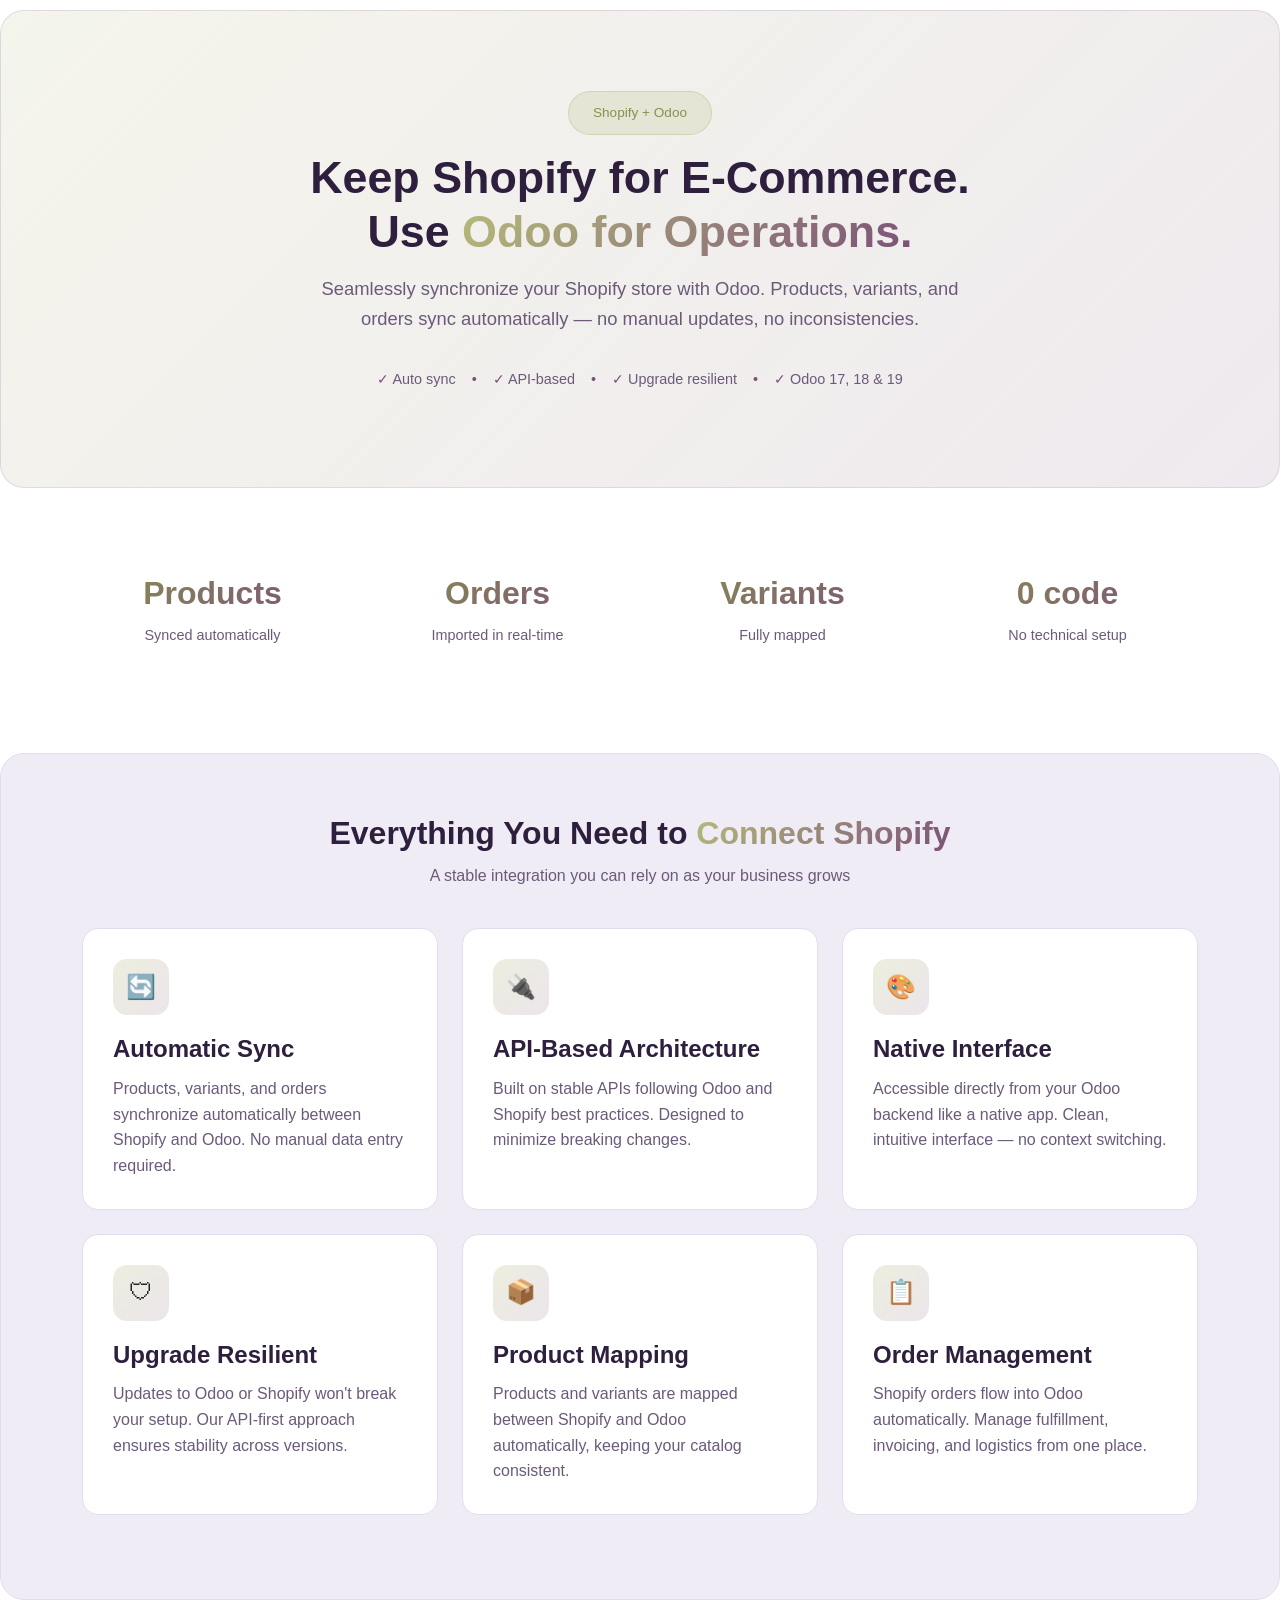
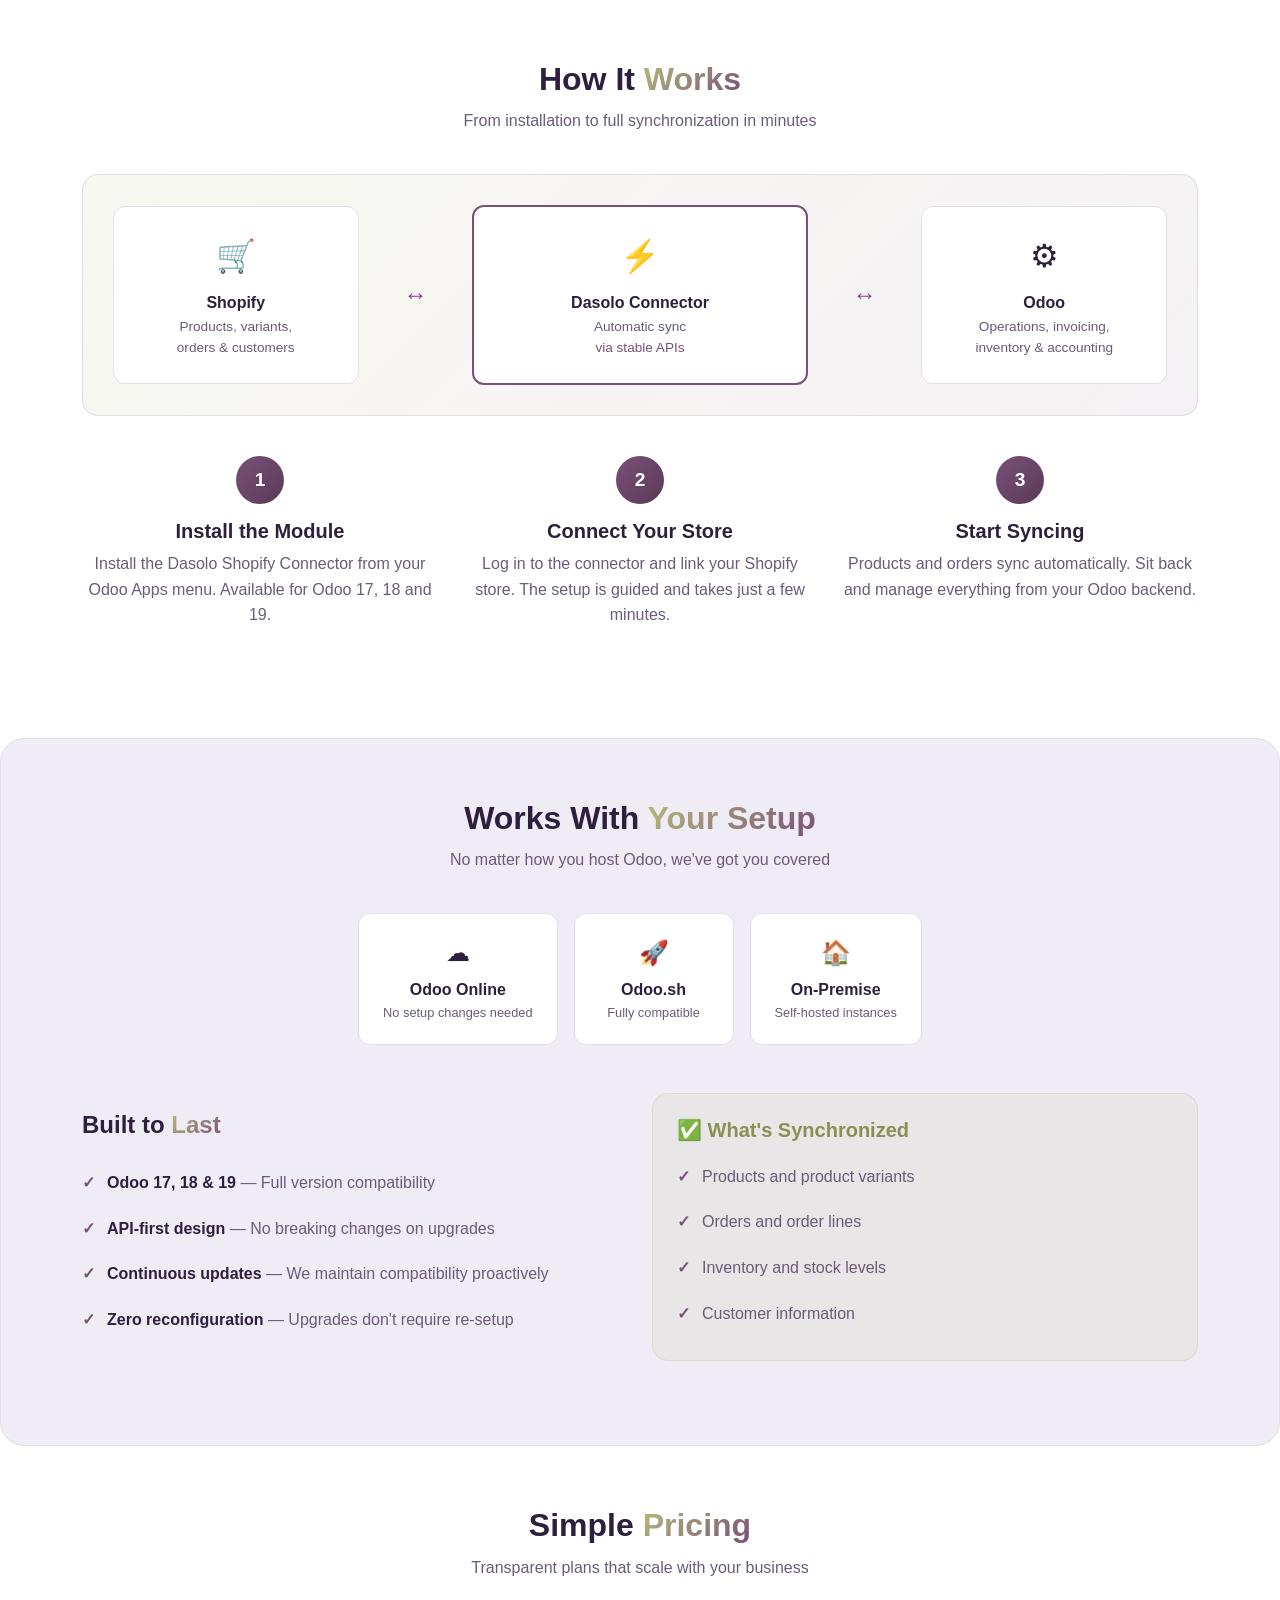
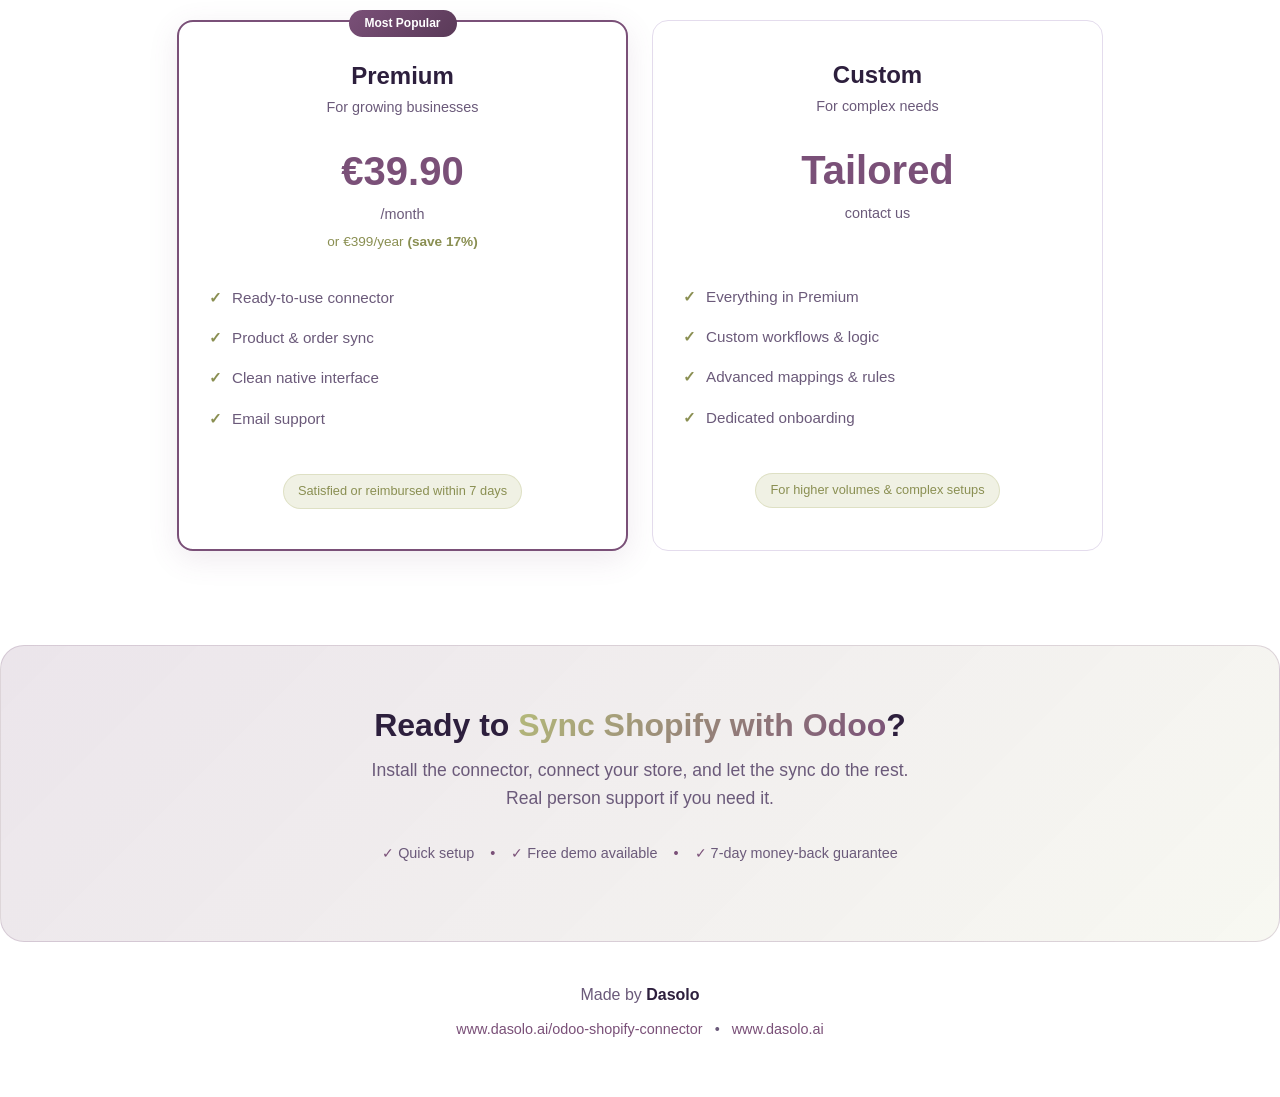
==== commit dfb084cf: "Update index.html" ====
--- a/dasolo_shopify_connector/static/description/index.html
+++ b/dasolo_shopify_connector/static/description/index.html
@@ -4,661 +4,65 @@
     <meta charset="utf-8">
     <meta name="viewport" content="width=device-width, initial-scale=1">
     <title>Dasolo Shopify Connector — Sync Shopify with Odoo</title>
-    <style>
-        *, *::before, *::after {
-            box-sizing: border-box;
-        }
-
-        :root {
-            --dasolo-green: #b5bb7a;
-            --dasolo-green-dark: #8a8f52;
-            --dasolo-purple: #7a5078;
-            --dasolo-purple-light: #9b6e99;
-            --dasolo-purple-dark: #5a3a58;
-            --background: #f8f6fb;
-            --background-card: #ffffff;
-            --background-muted: #f0ecf5;
-            --border: #e4dced;
-            --text-primary: #2d1f3d;
-            --text-muted: #6b5a7a;
-        }
-
-        body {
-            font-family: -apple-system, BlinkMacSystemFont, 'Segoe UI', Roboto, Oxygen, Ubuntu, Cantarell, sans-serif;
-            background-color: var(--background);
-            color: var(--text-primary);
-            line-height: 1.6;
-            margin: 0;
-            padding: 0;
-        }
-
-        .container {
-            max-width: 1140px;
-            margin: 0 auto;
-            padding: 0 15px;
-        }
-
-        .text-gradient {
-            background: linear-gradient(135deg, var(--dasolo-green) 0%, var(--dasolo-purple) 100%);
-            -webkit-background-clip: text;
-            -webkit-text-fill-color: transparent;
-            background-clip: text;
-        }
-
-        .text-dasolo {
-            color: var(--dasolo-purple);
-        }
-
-        /* Grid system */
-        .grid {
-            display: flex;
-            flex-wrap: wrap;
-            margin: 0 -15px;
-        }
-
-        .grid > * {
-            padding: 0 15px;
-        }
-
-        .col-half {
-            width: 50%;
-        }
-
-        .col-third {
-            width: 33.333%;
-        }
-
-        .col-quarter {
-            width: 25%;
-        }
-
-        .col-five-twelfths {
-            width: 41.666%;
-        }
-
-        .col-full {
-            width: 100%;
-        }
-
-        /* Hero */
-        .hero-section {
-            background: linear-gradient(135deg, rgba(181,187,122,0.15) 0%, rgba(122,80,120,0.12) 100%);
-            border: 1px solid rgba(122,80,120,0.15);
-            padding: 80px 20px;
-            border-radius: 24px;
-            margin-top: 10px;
-            position: relative;
-            overflow: hidden;
-            text-align: center;
-        }
-
-        .hero-section::before {
-            content: '';
-            position: absolute;
-            top: -80px;
-            right: -80px;
-            width: 350px;
-            height: 350px;
-            border-radius: 50%;
-            border: 14px solid rgba(181,187,122,0.12);
-        }
-
-        .hero-section::after {
-            content: '';
-            position: absolute;
-            bottom: -60px;
-            right: 40px;
-            width: 280px;
-            height: 280px;
-            border-radius: 50%;
-            border: 14px solid rgba(122,80,120,0.1);
-        }
-
-        .hero-inner {
-            position: relative;
-            z-index: 1;
-        }
-
-        .hero-section h1 {
-            font-size: 2.8rem;
-            font-weight: 800;
-            margin-bottom: 16px;
-        }
-
-        .hero-description {
-            font-size: 1.15rem;
-            max-width: 650px;
-            margin: 0 auto;
-            color: var(--text-muted);
-        }
-
-        .hero-checks {
-            margin-top: 35px;
-            font-size: 0.9rem;
-            color: var(--text-muted);
-        }
-
-        .badge-shopify {
-            font-size: 0.85rem;
-            padding: 10px 24px;
-            background-color: rgba(181,187,122,0.2);
-            border: 1px solid rgba(181,187,122,0.4);
-            border-radius: 50px;
-            display: inline-block;
-            font-weight: 500;
-            color: var(--dasolo-green-dark);
-            margin-bottom: 16px;
-        }
-
-        /* Sections */
-        .section-light {
-            background-color: var(--background);
-            padding: 60px 20px;
-        }
-
-        .section-muted {
-            background-color: var(--background-muted);
-            padding: 60px 30px;
-            border-radius: 24px;
-            margin-top: 10px;
-            border: 1px solid var(--border);
-        }
-
-        .section-title {
-            font-size: 2rem;
-            font-weight: 700;
-            margin-bottom: 10px;
-            color: var(--text-primary);
-            text-align: center;
-        }
-
-        .section-subtitle {
-            color: var(--text-muted);
-            max-width: 600px;
-            margin: 0 auto 40px;
-            text-align: center;
-        }
-
-        /* Stats */
-        .stat-box {
-            text-align: center;
-            padding: 20px;
-        }
-
-        .stat-value {
-            font-size: 2rem;
-            font-weight: 800;
-            background: linear-gradient(135deg, var(--dasolo-green-dark) 0%, var(--dasolo-purple) 100%);
-            -webkit-background-clip: text;
-            -webkit-text-fill-color: transparent;
-            background-clip: text;
-        }
-
-        .stat-label {
-            color: var(--text-muted);
-            font-size: 0.9rem;
-            margin-top: 5px;
-        }
-
-        /* Cards */
-        .card {
-            border-radius: 16px;
-            border: 1px solid var(--border);
-            background: var(--background-card);
-            padding: 30px;
-            height: 100%;
-            transition: all 0.3s ease;
-        }
-
-        .card:hover {
-            border-color: rgba(122,80,120,0.4);
-            box-shadow: 0 10px 40px rgba(122,80,120,0.08);
-            transform: translateY(-2px);
-        }
-
-        .card-wrapper {
-            margin-bottom: 24px;
-        }
-
-        .feature-icon {
-            width: 56px;
-            height: 56px;
-            border-radius: 14px;
-            background: linear-gradient(135deg, rgba(181,187,122,0.25) 0%, rgba(122,80,120,0.15) 100%);
-            display: flex;
-            align-items: center;
-            justify-content: center;
-            margin-bottom: 20px;
-            font-size: 1.5rem;
-        }
-
-        .card h4 {
-            font-weight: 600;
-            margin-bottom: 12px;
-        }
-
-        .card p {
-            color: var(--text-muted);
-            margin-bottom: 0;
-        }
-
-        /* Sync flow */
-        .sync-flow-wrapper {
-            background: linear-gradient(135deg, rgba(181,187,122,0.1) 0%, rgba(122,80,120,0.08) 100%);
-            border: 1px solid rgba(122,80,120,0.15);
-            border-radius: 16px;
-            padding: 30px;
-            margin-bottom: 40px;
-        }
-
-        .sync-flow {
-            display: flex;
-            flex-wrap: wrap;
-            align-items: center;
-            justify-content: center;
-            gap: 15px;
-        }
-
-        .sync-step {
-            background: var(--background-card);
-            border: 1px solid var(--border);
-            border-radius: 12px;
-            padding: 24px;
-            text-align: center;
-            flex: 1;
-            min-width: 200px;
-        }
-
-        .sync-step strong {
-            color: var(--text-primary);
-        }
-
-        .sync-step p {
-            color: var(--text-muted);
-            font-size: 0.85rem;
-            margin-bottom: 0;
-        }
-
-        .sync-step-icon {
-            font-size: 2rem;
-            margin-bottom: 8px;
-        }
-
-        .sync-arrow {
-            color: var(--dasolo-purple);
-            font-size: 1.5rem;
-            font-weight: bold;
-        }
-
-        /* Steps */
-        .step-number {
-            width: 48px;
-            height: 48px;
-            border-radius: 50%;
-            background: linear-gradient(135deg, var(--dasolo-purple) 0%, var(--dasolo-purple-dark) 100%);
-            display: flex;
-            align-items: center;
-            justify-content: center;
-            font-weight: 700;
-            font-size: 1.2rem;
-            color: #fff;
-            margin: 0 auto 15px;
-        }
-
-        .step {
-            text-align: center;
-            margin-bottom: 24px;
-        }
-
-        .step h5 {
-            font-weight: 600;
-            color: var(--text-primary);
-        }
-
-        .step p {
-            color: var(--text-muted);
-        }
-
-        /* Hosting badges */
-        .hosting-row {
-            display: flex;
-            flex-wrap: wrap;
-            justify-content: center;
-            gap: 16px;
-            margin-bottom: 40px;
-        }
-
-        .hosting-badge {
-            display: inline-block;
-            background: var(--background-card);
-            border: 1px solid var(--border);
-            border-radius: 12px;
-            padding: 20px 24px;
-            text-align: center;
-            min-width: 160px;
-            transition: all 0.3s ease;
-        }
-
-        .hosting-badge:hover {
-            border-color: rgba(122,80,120,0.3);
-            box-shadow: 0 4px 15px rgba(122,80,120,0.06);
-        }
-
-        .hosting-badge-icon {
-            font-size: 1.5rem;
-            margin-bottom: 8px;
-        }
-
-        .hosting-badge h6 {
-            margin: 0 0 4px;
-            font-weight: 600;
-            color: var(--text-primary);
-        }
-
-        .hosting-badge p {
-            margin: 0;
-            font-size: 0.8rem;
-            color: var(--text-muted);
-        }
-
-        /* Compatibility two-col */
-        .compat-grid {
-            display: flex;
-            flex-wrap: wrap;
-            align-items: center;
-            margin: 0 -15px;
-        }
-
-        .compat-col {
-            width: 50%;
-            padding: 0 15px;
-            margin-bottom: 24px;
-        }
-
-        .compat-col h4 {
-            font-weight: 700;
-            margin-bottom: 20px;
-        }
-
-        .synced-box {
-            background: rgba(181,187,122,0.12);
-            border: 1px solid rgba(181,187,122,0.25);
-            border-radius: 16px;
-            padding: 24px;
-        }
-
-        .synced-box h5 {
-            color: var(--dasolo-green-dark);
-            font-weight: 600;
-            margin-bottom: 12px;
-        }
-
-        /* Check list */
-        .check-list {
-            list-style: none;
-            padding: 0;
-            margin: 0;
-        }
-
-        .check-list li {
-            padding: 10px 0;
-            color: var(--text-muted);
-            display: flex;
-            align-items: flex-start;
-            gap: 12px;
-        }
-
-        .check-list li::before {
-            content: "\2713";
-            color: var(--dasolo-purple);
-            font-weight: bold;
-            flex-shrink: 0;
-        }
-
-        /* Pricing */
-        .pricing-grid {
-            display: flex;
-            flex-wrap: wrap;
-            justify-content: center;
-            gap: 24px;
-        }
-
-        .pricing-col {
-            width: 100%;
-            max-width: 400px;
-        }
-
-        .pricing-card {
-            border-radius: 16px;
-            border: 1px solid var(--border);
-            background: var(--background-card);
-            padding: 40px 30px;
-            text-align: center;
-            height: 100%;
-            transition: all 0.3s ease;
-        }
-
-        .pricing-card:hover {
-            border-color: rgba(122,80,120,0.4);
-            box-shadow: 0 10px 40px rgba(122,80,120,0.08);
-        }
-
-        .pricing-card.featured {
-            border-color: var(--dasolo-purple);
-            box-shadow: 0 8px 30px rgba(122,80,120,0.12);
-            position: relative;
-        }
-
-        .pricing-card.featured::before {
-            content: 'Most Popular';
-            position: absolute;
-            top: -12px;
-            left: 50%;
-            transform: translateX(-50%);
-            background: linear-gradient(135deg, var(--dasolo-purple) 0%, var(--dasolo-purple-dark) 100%);
-            color: #fff;
-            font-size: 0.75rem;
-            font-weight: 600;
-            padding: 4px 16px;
-            border-radius: 20px;
-        }
-
-        .pricing-card h4 {
-            font-weight: 700;
-            margin-bottom: 5px;
-        }
-
-        .pricing-card .pricing-subtitle {
-            color: var(--text-muted);
-            font-size: 0.9rem;
-            margin-bottom: 20px;
-        }
-
-        .pricing-amount {
-            font-size: 2.5rem;
-            font-weight: 800;
-            color: var(--dasolo-purple);
-        }
-
-        .pricing-period {
-            color: var(--text-muted);
-            font-size: 0.9rem;
-        }
-
-        .pricing-save {
-            color: var(--dasolo-green-dark);
-            font-size: 0.85rem;
-            margin-top: 5px;
-        }
-
-        .pricing-features {
-            list-style: none;
-            padding: 0;
-            text-align: left;
-            margin: 25px 0;
-        }
-
-        .pricing-features li {
-            padding: 8px 0;
-            color: var(--text-muted);
-            display: flex;
-            align-items: center;
-            gap: 10px;
-            font-size: 0.95rem;
-        }
-
-        .pricing-features li::before {
-            content: "\2713";
-            color: var(--dasolo-green-dark);
-            font-weight: bold;
-            flex-shrink: 0;
-        }
-
-        .guarantee-badge {
-            display: inline-block;
-            background: rgba(181,187,122,0.2);
-            border: 1px solid rgba(181,187,122,0.3);
-            color: var(--dasolo-green-dark);
-            font-size: 0.8rem;
-            font-weight: 500;
-            padding: 6px 14px;
-            border-radius: 20px;
-            margin-top: 10px;
-        }
-
-        /* CTA */
-        .cta-section {
-            background: linear-gradient(135deg, rgba(122,80,120,0.15) 0%, rgba(181,187,122,0.1) 100%);
-            border: 1px solid rgba(122,80,120,0.2);
-            padding: 60px 20px;
-            border-radius: 24px;
-            margin-top: 10px;
-            text-align: center;
-        }
-
-        .cta-section h2 {
-            font-size: 2rem;
-            font-weight: 700;
-            margin-bottom: 12px;
-        }
-
-        .cta-section .cta-description {
-            font-size: 1.1rem;
-            color: var(--text-muted);
-            max-width: 550px;
-            margin: 0 auto 16px;
-        }
-
-        .cta-checks {
-            margin-top: 30px;
-            font-size: 0.9rem;
-            color: var(--text-muted);
-        }
-
-        /* Footer */
-        .footer {
-            text-align: center;
-            padding: 40px 20px;
-        }
-
-        .footer p {
-            color: var(--text-muted);
-            margin: 0 0 10px;
-        }
-
-        .footer .footer-links {
-            font-size: 0.9rem;
-        }
-
-        a {
-            color: var(--dasolo-purple);
-            text-decoration: none;
-        }
-
-        a:hover {
-            color: var(--dasolo-purple-light);
-        }
-
-        h4, h5, h6 {
-            color: var(--text-primary);
-        }
-
-        /* Responsive */
-        @media (max-width: 768px) {
-            .col-half,
-            .col-third,
-            .col-quarter,
-            .col-five-twelfths {
-                width: 100%;
-            }
-
-            .compat-col {
-                width: 100%;
-            }
-
-            .hero-section h1 {
-                font-size: 2rem;
-            }
-        }
-    </style>
+    <link href="https://cdn.jsdelivr.net/npm/bootstrap@5.3.2/dist/css/bootstrap.min.css" rel="stylesheet">
 </head>
-<body>
+<body style="font-family: -apple-system, BlinkMacSystemFont, 'Segoe UI', Roboto, Oxygen, Ubuntu, Cantarell, sans-serif; color: #2d1f3d; line-height: 1.6; margin: 0; padding: 0;">
 
     <!-- Hero Section -->
-    <section class="hero-section">
-        <div class="hero-inner">
+    <section style="background: linear-gradient(135deg, rgba(181,187,122,0.15) 0%, rgba(122,80,120,0.12) 100%); border: 1px solid rgba(122,80,120,0.15); padding: 80px 20px; border-radius: 24px; margin-top: 10px; text-align: center; overflow: hidden; position: relative;">
+        <div style="position: relative; z-index: 1;">
             <div>
-                <span class="badge-shopify">
+                <span style="font-size: 0.85rem; padding: 10px 24px; background-color: rgba(181,187,122,0.2); border: 1px solid rgba(181,187,122,0.4); border-radius: 50px; display: inline-block; font-weight: 500; color: #8a8f52; margin-bottom: 16px;">
                     Shopify + Odoo
                 </span>
             </div>
-            <h1>
-                Keep Shopify for E-Commerce.<br/>Use <span class="text-gradient">Odoo for Operations.</span>
+            <h1 style="font-size: 2.8rem; font-weight: 800; margin-bottom: 16px; color: #2d1f3d;">
+                Keep Shopify for E-Commerce.<br/>Use <span style="background: linear-gradient(135deg, #b5bb7a 0%, #7a5078 100%); -webkit-background-clip: text; -webkit-text-fill-color: transparent; background-clip: text;">Odoo for Operations.</span>
             </h1>
-            <p class="hero-description">
+            <p style="font-size: 1.15rem; max-width: 650px; margin: 0 auto; color: #6b5a7a;">
                 Seamlessly synchronize your Shopify store with Odoo. Products, variants, and orders sync automatically
                 — no manual updates, no inconsistencies.
             </p>
-            <div class="hero-checks">
+            <div style="margin-top: 35px; font-size: 0.9rem; color: #6b5a7a;">
                 <p>
-                    <span class="text-dasolo">&#10003;</span> Auto sync &nbsp;&nbsp;
-                    <span class="text-dasolo">&#8226;</span> &nbsp;&nbsp;
-                    <span class="text-dasolo">&#10003;</span> API-based &nbsp;&nbsp;
-                    <span class="text-dasolo">&#8226;</span> &nbsp;&nbsp;
-                    <span class="text-dasolo">&#10003;</span> Upgrade resilient &nbsp;&nbsp;
-                    <span class="text-dasolo">&#8226;</span> &nbsp;&nbsp;
-                    <span class="text-dasolo">&#10003;</span> Odoo 17, 18 &amp; 19
+                    <span style="color: #7a5078;">&#10003;</span> Auto sync &nbsp;&nbsp;
+                    <span style="color: #7a5078;">&#8226;</span> &nbsp;&nbsp;
+                    <span style="color: #7a5078;">&#10003;</span> API-based &nbsp;&nbsp;
+                    <span style="color: #7a5078;">&#8226;</span> &nbsp;&nbsp;
+                    <span style="color: #7a5078;">&#10003;</span> Upgrade resilient &nbsp;&nbsp;
+                    <span style="color: #7a5078;">&#8226;</span> &nbsp;&nbsp;
+                    <span style="color: #7a5078;">&#10003;</span> Odoo 17, 18 &amp; 19
                 </p>
             </div>
         </div>
     </section>
 
     <!-- Stats Section -->
-    <section class="section-light">
-        <div class="container">
-            <div class="grid">
-                <div class="col-quarter">
-                    <div class="stat-box">
-                        <div class="stat-value">Products</div>
-                        <div class="stat-label">Synced automatically</div>
-                    </div>
-                </div>
-                <div class="col-quarter">
-                    <div class="stat-box">
-                        <div class="stat-value">Orders</div>
-                        <div class="stat-label">Imported in real-time</div>
-                    </div>
-                </div>
-                <div class="col-quarter">
-                    <div class="stat-box">
-                        <div class="stat-value">Variants</div>
-                        <div class="stat-label">Fully mapped</div>
-                    </div>
-                </div>
-                <div class="col-quarter">
-                    <div class="stat-box">
-                        <div class="stat-value">0 code</div>
-                        <div class="stat-label">No technical setup</div>
+    <section style="padding: 60px 20px;">
+        <div class="container">
+            <div class="row text-center">
+                <div class="col-md-3 col-sm-6 mb-3">
+                    <div style="padding: 20px;">
+                        <div style="font-size: 2rem; font-weight: 800; background: linear-gradient(135deg, #8a8f52 0%, #7a5078 100%); -webkit-background-clip: text; -webkit-text-fill-color: transparent; background-clip: text;">Products</div>
+                        <div style="color: #6b5a7a; font-size: 0.9rem; margin-top: 5px;">Synced automatically</div>
+                    </div>
+                </div>
+                <div class="col-md-3 col-sm-6 mb-3">
+                    <div style="padding: 20px;">
+                        <div style="font-size: 2rem; font-weight: 800; background: linear-gradient(135deg, #8a8f52 0%, #7a5078 100%); -webkit-background-clip: text; -webkit-text-fill-color: transparent; background-clip: text;">Orders</div>
+                        <div style="color: #6b5a7a; font-size: 0.9rem; margin-top: 5px;">Imported in real-time</div>
+                    </div>
+                </div>
+                <div class="col-md-3 col-sm-6 mb-3">
+                    <div style="padding: 20px;">
+                        <div style="font-size: 2rem; font-weight: 800; background: linear-gradient(135deg, #8a8f52 0%, #7a5078 100%); -webkit-background-clip: text; -webkit-text-fill-color: transparent; background-clip: text;">Variants</div>
+                        <div style="color: #6b5a7a; font-size: 0.9rem; margin-top: 5px;">Fully mapped</div>
+                    </div>
+                </div>
+                <div class="col-md-3 col-sm-6 mb-3">
+                    <div style="padding: 20px;">
+                        <div style="font-size: 2rem; font-weight: 800; background: linear-gradient(135deg, #8a8f52 0%, #7a5078 100%); -webkit-background-clip: text; -webkit-text-fill-color: transparent; background-clip: text;">0 code</div>
+                        <div style="color: #6b5a7a; font-size: 0.9rem; margin-top: 5px;">No technical setup</div>
                     </div>
                 </div>
             </div>
@@ -666,66 +70,66 @@
     </section>
 
     <!-- Features Section -->
-    <section class="section-muted">
-        <div class="container">
-            <h2 class="section-title">
-                Everything You Need to <span class="text-gradient">Connect Shopify</span>
+    <section style="background-color: #f0ecf5; padding: 60px 30px; border-radius: 24px; margin-top: 10px; border: 1px solid #e4dced;">
+        <div class="container">
+            <h2 style="font-size: 2rem; font-weight: 700; margin-bottom: 10px; color: #2d1f3d; text-align: center;">
+                Everything You Need to <span style="background: linear-gradient(135deg, #b5bb7a 0%, #7a5078 100%); -webkit-background-clip: text; -webkit-text-fill-color: transparent; background-clip: text;">Connect Shopify</span>
             </h2>
-            <p class="section-subtitle">
+            <p style="color: #6b5a7a; max-width: 600px; margin: 0 auto 40px; text-align: center;">
                 A stable integration you can rely on as your business grows
             </p>
 
-            <div class="grid">
-                <div class="col-third card-wrapper">
-                    <div class="card">
-                        <div class="feature-icon">&#128260;</div>
-                        <h4>Automatic Sync</h4>
-                        <p>
+            <div class="row">
+                <div class="col-md-4 mb-4">
+                    <div class="card h-100" style="border-radius: 16px; border: 1px solid #e4dced; background: #ffffff; padding: 30px;">
+                        <div style="width: 56px; height: 56px; border-radius: 14px; background: linear-gradient(135deg, rgba(181,187,122,0.25) 0%, rgba(122,80,120,0.15) 100%); display: flex; align-items: center; justify-content: center; margin-bottom: 20px; font-size: 1.5rem;">&#128260;</div>
+                        <h4 style="font-weight: 600; margin-bottom: 12px; color: #2d1f3d;">Automatic Sync</h4>
+                        <p style="color: #6b5a7a; margin-bottom: 0;">
                             Products, variants, and orders synchronize automatically between Shopify and Odoo. No manual data entry required.
                         </p>
                     </div>
                 </div>
-                <div class="col-third card-wrapper">
-                    <div class="card">
-                        <div class="feature-icon">&#128268;</div>
-                        <h4>API-Based Architecture</h4>
-                        <p>
+                <div class="col-md-4 mb-4">
+                    <div class="card h-100" style="border-radius: 16px; border: 1px solid #e4dced; background: #ffffff; padding: 30px;">
+                        <div style="width: 56px; height: 56px; border-radius: 14px; background: linear-gradient(135deg, rgba(181,187,122,0.25) 0%, rgba(122,80,120,0.15) 100%); display: flex; align-items: center; justify-content: center; margin-bottom: 20px; font-size: 1.5rem;">&#128268;</div>
+                        <h4 style="font-weight: 600; margin-bottom: 12px; color: #2d1f3d;">API-Based Architecture</h4>
+                        <p style="color: #6b5a7a; margin-bottom: 0;">
                             Built on stable APIs following Odoo and Shopify best practices. Designed to minimize breaking changes.
                         </p>
                     </div>
                 </div>
-                <div class="col-third card-wrapper">
-                    <div class="card">
-                        <div class="feature-icon">&#127912;</div>
-                        <h4>Native Interface</h4>
-                        <p>
+                <div class="col-md-4 mb-4">
+                    <div class="card h-100" style="border-radius: 16px; border: 1px solid #e4dced; background: #ffffff; padding: 30px;">
+                        <div style="width: 56px; height: 56px; border-radius: 14px; background: linear-gradient(135deg, rgba(181,187,122,0.25) 0%, rgba(122,80,120,0.15) 100%); display: flex; align-items: center; justify-content: center; margin-bottom: 20px; font-size: 1.5rem;">&#127912;</div>
+                        <h4 style="font-weight: 600; margin-bottom: 12px; color: #2d1f3d;">Native Interface</h4>
+                        <p style="color: #6b5a7a; margin-bottom: 0;">
                             Accessible directly from your Odoo backend like a native app. Clean, intuitive interface — no context switching.
                         </p>
                     </div>
                 </div>
-                <div class="col-third card-wrapper">
-                    <div class="card">
-                        <div class="feature-icon">&#128737;</div>
-                        <h4>Upgrade Resilient</h4>
-                        <p>
+                <div class="col-md-4 mb-4">
+                    <div class="card h-100" style="border-radius: 16px; border: 1px solid #e4dced; background: #ffffff; padding: 30px;">
+                        <div style="width: 56px; height: 56px; border-radius: 14px; background: linear-gradient(135deg, rgba(181,187,122,0.25) 0%, rgba(122,80,120,0.15) 100%); display: flex; align-items: center; justify-content: center; margin-bottom: 20px; font-size: 1.5rem;">&#128737;</div>
+                        <h4 style="font-weight: 600; margin-bottom: 12px; color: #2d1f3d;">Upgrade Resilient</h4>
+                        <p style="color: #6b5a7a; margin-bottom: 0;">
                             Updates to Odoo or Shopify won't break your setup. Our API-first approach ensures stability across versions.
                         </p>
                     </div>
                 </div>
-                <div class="col-third card-wrapper">
-                    <div class="card">
-                        <div class="feature-icon">&#128230;</div>
-                        <h4>Product Mapping</h4>
-                        <p>
+                <div class="col-md-4 mb-4">
+                    <div class="card h-100" style="border-radius: 16px; border: 1px solid #e4dced; background: #ffffff; padding: 30px;">
+                        <div style="width: 56px; height: 56px; border-radius: 14px; background: linear-gradient(135deg, rgba(181,187,122,0.25) 0%, rgba(122,80,120,0.15) 100%); display: flex; align-items: center; justify-content: center; margin-bottom: 20px; font-size: 1.5rem;">&#128230;</div>
+                        <h4 style="font-weight: 600; margin-bottom: 12px; color: #2d1f3d;">Product Mapping</h4>
+                        <p style="color: #6b5a7a; margin-bottom: 0;">
                             Products and variants are mapped between Shopify and Odoo automatically, keeping your catalog consistent.
                         </p>
                     </div>
                 </div>
-                <div class="col-third card-wrapper">
-                    <div class="card">
-                        <div class="feature-icon">&#128203;</div>
-                        <h4>Order Management</h4>
-                        <p>
+                <div class="col-md-4 mb-4">
+                    <div class="card h-100" style="border-radius: 16px; border: 1px solid #e4dced; background: #ffffff; padding: 30px;">
+                        <div style="width: 56px; height: 56px; border-radius: 14px; background: linear-gradient(135deg, rgba(181,187,122,0.25) 0%, rgba(122,80,120,0.15) 100%); display: flex; align-items: center; justify-content: center; margin-bottom: 20px; font-size: 1.5rem;">&#128203;</div>
+                        <h4 style="font-weight: 600; margin-bottom: 12px; color: #2d1f3d;">Order Management</h4>
+                        <p style="color: #6b5a7a; margin-bottom: 0;">
                             Shopify orders flow into Odoo automatically. Manage fulfillment, invoicing, and logistics from one place.
                         </p>
                     </div>
@@ -735,124 +139,152 @@
     </section>
 
     <!-- How It Works Section -->
-    <section class="section-light">
-        <div class="container">
-            <h2 class="section-title">
-                How It <span class="text-gradient">Works</span>
+    <section style="padding: 60px 20px;">
+        <div class="container">
+            <h2 style="font-size: 2rem; font-weight: 700; margin-bottom: 10px; color: #2d1f3d; text-align: center;">
+                How It <span style="background: linear-gradient(135deg, #b5bb7a 0%, #7a5078 100%); -webkit-background-clip: text; -webkit-text-fill-color: transparent; background-clip: text;">Works</span>
             </h2>
-            <p class="section-subtitle">
+            <p style="color: #6b5a7a; max-width: 600px; margin: 0 auto 40px; text-align: center;">
                 From installation to full synchronization in minutes
             </p>
 
-            <div class="sync-flow-wrapper">
-                <div class="sync-flow">
-                    <div class="sync-step">
-                        <div class="sync-step-icon">&#128722;</div>
-                        <strong>Shopify</strong>
-                        <p>
-                            Products, variants,<br>orders &amp; customers
-                        </p>
-                    </div>
-                    <div class="sync-arrow">&#8596;</div>
-                    <div class="sync-step" style="border-color: var(--dasolo-purple); border-width: 2px;">
-                        <div class="sync-step-icon">&#9889;</div>
-                        <strong>Dasolo Connector</strong>
-                        <p>
-                            Automatic sync<br>
-                            <span style="color: var(--dasolo-purple);">via stable APIs</span>
-                        </p>
-                    </div>
-                    <div class="sync-arrow">&#8596;</div>
-                    <div class="sync-step">
-                        <div class="sync-step-icon">&#9881;</div>
-                        <strong>Odoo</strong>
-                        <p>
-                            Operations, invoicing,<br>inventory &amp; accounting
-                        </p>
-                    </div>
-                </div>
-            </div>
-
-            <div class="grid">
-                <div class="col-third">
-                    <div class="step">
-                        <div class="step-number">1</div>
-                        <h5>Install the Module</h5>
-                        <p>
-                            Install the Dasolo Shopify Connector from your Odoo Apps menu. Available for Odoo 17, 18 and 19.
-                        </p>
-                    </div>
-                </div>
-                <div class="col-third">
-                    <div class="step">
-                        <div class="step-number">2</div>
-                        <h5>Connect Your Store</h5>
-                        <p>
-                            Log in to the connector and link your Shopify store. The setup is guided and takes just a few minutes.
-                        </p>
-                    </div>
-                </div>
-                <div class="col-third">
-                    <div class="step">
-                        <div class="step-number">3</div>
-                        <h5>Start Syncing</h5>
-                        <p>
-                            Products and orders sync automatically. Sit back and manage everything from your Odoo backend.
-                        </p>
-                    </div>
+            <div style="background: linear-gradient(135deg, rgba(181,187,122,0.1) 0%, rgba(122,80,120,0.08) 100%); border: 1px solid rgba(122,80,120,0.15); border-radius: 16px; padding: 30px; margin-bottom: 40px;">
+                <div class="row align-items-center text-center">
+                    <div class="col-md-3 col-sm-12 mb-3 mb-md-0">
+                        <div style="background: #ffffff; border: 1px solid #e4dced; border-radius: 12px; padding: 24px;">
+                            <div style="font-size: 2rem; margin-bottom: 8px;">&#128722;</div>
+                            <strong style="color: #2d1f3d;">Shopify</strong>
+                            <p style="color: #6b5a7a; font-size: 0.85rem; margin-bottom: 0;">
+                                Products, variants,<br>orders &amp; customers
+                            </p>
+                        </div>
+                    </div>
+                    <div class="col-md-1 col-sm-12 mb-3 mb-md-0">
+                        <span style="color: #7a5078; font-size: 1.5rem; font-weight: bold;">&#8596;</span>
+                    </div>
+                    <div class="col-md-4 col-sm-12 mb-3 mb-md-0">
+                        <div style="background: #ffffff; border: 2px solid #7a5078; border-radius: 12px; padding: 24px;">
+                            <div style="font-size: 2rem; margin-bottom: 8px;">&#9889;</div>
+                            <strong style="color: #2d1f3d;">Dasolo Connector</strong>
+                            <p style="color: #6b5a7a; font-size: 0.85rem; margin-bottom: 0;">
+                                Automatic sync<br>
+                                <span style="color: #7a5078;">via stable APIs</span>
+                            </p>
+                        </div>
+                    </div>
+                    <div class="col-md-1 col-sm-12 mb-3 mb-md-0">
+                        <span style="color: #7a5078; font-size: 1.5rem; font-weight: bold;">&#8596;</span>
+                    </div>
+                    <div class="col-md-3 col-sm-12">
+                        <div style="background: #ffffff; border: 1px solid #e4dced; border-radius: 12px; padding: 24px;">
+                            <div style="font-size: 2rem; margin-bottom: 8px;">&#9881;</div>
+                            <strong style="color: #2d1f3d;">Odoo</strong>
+                            <p style="color: #6b5a7a; font-size: 0.85rem; margin-bottom: 0;">
+                                Operations, invoicing,<br>inventory &amp; accounting
+                            </p>
+                        </div>
+                    </div>
+                </div>
+            </div>
+
+            <div class="row text-center">
+                <div class="col-md-4 mb-4">
+                    <div style="width: 48px; height: 48px; border-radius: 50%; background: linear-gradient(135deg, #7a5078 0%, #5a3a58 100%); display: inline-flex; align-items: center; justify-content: center; font-weight: 700; font-size: 1.2rem; color: #fff; margin-bottom: 15px;">1</div>
+                    <h5 style="font-weight: 600; color: #2d1f3d;">Install the Module</h5>
+                    <p style="color: #6b5a7a;">
+                        Install the Dasolo Shopify Connector from your Odoo Apps menu. Available for Odoo 17, 18 and 19.
+                    </p>
+                </div>
+                <div class="col-md-4 mb-4">
+                    <div style="width: 48px; height: 48px; border-radius: 50%; background: linear-gradient(135deg, #7a5078 0%, #5a3a58 100%); display: inline-flex; align-items: center; justify-content: center; font-weight: 700; font-size: 1.2rem; color: #fff; margin-bottom: 15px;">2</div>
+                    <h5 style="font-weight: 600; color: #2d1f3d;">Connect Your Store</h5>
+                    <p style="color: #6b5a7a;">
+                        Log in to the connector and link your Shopify store. The setup is guided and takes just a few minutes.
+                    </p>
+                </div>
+                <div class="col-md-4 mb-4">
+                    <div style="width: 48px; height: 48px; border-radius: 50%; background: linear-gradient(135deg, #7a5078 0%, #5a3a58 100%); display: inline-flex; align-items: center; justify-content: center; font-weight: 700; font-size: 1.2rem; color: #fff; margin-bottom: 15px;">3</div>
+                    <h5 style="font-weight: 600; color: #2d1f3d;">Start Syncing</h5>
+                    <p style="color: #6b5a7a;">
+                        Products and orders sync automatically. Sit back and manage everything from your Odoo backend.
+                    </p>
                 </div>
             </div>
         </div>
     </section>
 
     <!-- Compatibility Section -->
-    <section class="section-muted">
-        <div class="container">
-            <h2 class="section-title">
-                Works With <span class="text-gradient">Your Setup</span>
+    <section style="background-color: #f0ecf5; padding: 60px 30px; border-radius: 24px; margin-top: 10px; border: 1px solid #e4dced;">
+        <div class="container">
+            <h2 style="font-size: 2rem; font-weight: 700; margin-bottom: 10px; color: #2d1f3d; text-align: center;">
+                Works With <span style="background: linear-gradient(135deg, #b5bb7a 0%, #7a5078 100%); -webkit-background-clip: text; -webkit-text-fill-color: transparent; background-clip: text;">Your Setup</span>
             </h2>
-            <p class="section-subtitle">
+            <p style="color: #6b5a7a; max-width: 600px; margin: 0 auto 40px; text-align: center;">
                 No matter how you host Odoo, we've got you covered
             </p>
 
-            <div class="hosting-row">
-                <div class="hosting-badge">
-                    <div class="hosting-badge-icon">&#9729;</div>
-                    <h6>Odoo Online</h6>
-                    <p>No setup changes needed</p>
-                </div>
-                <div class="hosting-badge">
-                    <div class="hosting-badge-icon">&#128640;</div>
-                    <h6>Odoo.sh</h6>
-                    <p>Fully compatible</p>
-                </div>
-                <div class="hosting-badge">
-                    <div class="hosting-badge-icon">&#127968;</div>
-                    <h6>On-Premise</h6>
-                    <p>Self-hosted instances</p>
-                </div>
-            </div>
-
-            <div class="compat-grid">
-                <div class="compat-col">
-                    <h4>
-                        Built to <span class="text-gradient">Last</span>
+            <div class="d-flex flex-wrap justify-content-center gap-3 mb-5">
+                <div style="background: #ffffff; border: 1px solid #e4dced; border-radius: 12px; padding: 20px 24px; text-align: center; min-width: 160px;">
+                    <div style="font-size: 1.5rem; margin-bottom: 8px;">&#9729;</div>
+                    <h6 style="margin: 0 0 4px; font-weight: 600; color: #2d1f3d;">Odoo Online</h6>
+                    <p style="margin: 0; font-size: 0.8rem; color: #6b5a7a;">No setup changes needed</p>
+                </div>
+                <div style="background: #ffffff; border: 1px solid #e4dced; border-radius: 12px; padding: 20px 24px; text-align: center; min-width: 160px;">
+                    <div style="font-size: 1.5rem; margin-bottom: 8px;">&#128640;</div>
+                    <h6 style="margin: 0 0 4px; font-weight: 600; color: #2d1f3d;">Odoo.sh</h6>
+                    <p style="margin: 0; font-size: 0.8rem; color: #6b5a7a;">Fully compatible</p>
+                </div>
+                <div style="background: #ffffff; border: 1px solid #e4dced; border-radius: 12px; padding: 20px 24px; text-align: center; min-width: 160px;">
+                    <div style="font-size: 1.5rem; margin-bottom: 8px;">&#127968;</div>
+                    <h6 style="margin: 0 0 4px; font-weight: 600; color: #2d1f3d;">On-Premise</h6>
+                    <p style="margin: 0; font-size: 0.8rem; color: #6b5a7a;">Self-hosted instances</p>
+                </div>
+            </div>
+
+            <div class="row align-items-center">
+                <div class="col-md-6 mb-4">
+                    <h4 style="font-weight: 700; margin-bottom: 20px; color: #2d1f3d;">
+                        Built to <span style="background: linear-gradient(135deg, #b5bb7a 0%, #7a5078 100%); -webkit-background-clip: text; -webkit-text-fill-color: transparent; background-clip: text;">Last</span>
                     </h4>
-                    <ul class="check-list">
-                        <li><strong style="color: var(--text-primary);">Odoo 17, 18 &amp; 19</strong> — Full version compatibility</li>
-                        <li><strong style="color: var(--text-primary);">API-first design</strong> — No breaking changes on upgrades</li>
-                        <li><strong style="color: var(--text-primary);">Continuous updates</strong> — We maintain compatibility proactively</li>
-                        <li><strong style="color: var(--text-primary);">Zero reconfiguration</strong> — Upgrades don't require re-setup</li>
+                    <ul style="list-style: none; padding: 0; margin: 0;">
+                        <li style="padding: 10px 0; color: #6b5a7a; display: flex; align-items: flex-start; gap: 12px;">
+                            <span style="color: #7a5078; font-weight: bold; flex-shrink: 0;">&#10003;</span>
+                            <span><strong style="color: #2d1f3d;">Odoo 17, 18 &amp; 19</strong> — Full version compatibility</span>
+                        </li>
+                        <li style="padding: 10px 0; color: #6b5a7a; display: flex; align-items: flex-start; gap: 12px;">
+                            <span style="color: #7a5078; font-weight: bold; flex-shrink: 0;">&#10003;</span>
+                            <span><strong style="color: #2d1f3d;">API-first design</strong> — No breaking changes on upgrades</span>
+                        </li>
+                        <li style="padding: 10px 0; color: #6b5a7a; display: flex; align-items: flex-start; gap: 12px;">
+                            <span style="color: #7a5078; font-weight: bold; flex-shrink: 0;">&#10003;</span>
+                            <span><strong style="color: #2d1f3d;">Continuous updates</strong> — We maintain compatibility proactively</span>
+                        </li>
+                        <li style="padding: 10px 0; color: #6b5a7a; display: flex; align-items: flex-start; gap: 12px;">
+                            <span style="color: #7a5078; font-weight: bold; flex-shrink: 0;">&#10003;</span>
+                            <span><strong style="color: #2d1f3d;">Zero reconfiguration</strong> — Upgrades don't require re-setup</span>
+                        </li>
                     </ul>
                 </div>
-                <div class="compat-col">
-                    <div class="synced-box">
-                        <h5>&#9989; What's Synchronized</h5>
-                        <ul class="check-list">
-                            <li>Products and product variants</li>
-                            <li>Orders and order lines</li>
-                            <li>Inventory and stock levels</li>
-                            <li>Customer information</li>
+                <div class="col-md-6 mb-4">
+                    <div style="background: rgba(181,187,122,0.12); border: 1px solid rgba(181,187,122,0.25); border-radius: 16px; padding: 24px;">
+                        <h5 style="color: #8a8f52; font-weight: 600; margin-bottom: 12px;">&#9989; What's Synchronized</h5>
+                        <ul style="list-style: none; padding: 0; margin: 0;">
+                            <li style="padding: 10px 0; color: #6b5a7a; display: flex; align-items: flex-start; gap: 12px;">
+                                <span style="color: #7a5078; font-weight: bold; flex-shrink: 0;">&#10003;</span>
+                                Products and product variants
+                            </li>
+                            <li style="padding: 10px 0; color: #6b5a7a; display: flex; align-items: flex-start; gap: 12px;">
+                                <span style="color: #7a5078; font-weight: bold; flex-shrink: 0;">&#10003;</span>
+                                Orders and order lines
+                            </li>
+                            <li style="padding: 10px 0; color: #6b5a7a; display: flex; align-items: flex-start; gap: 12px;">
+                                <span style="color: #7a5078; font-weight: bold; flex-shrink: 0;">&#10003;</span>
+                                Inventory and stock levels
+                            </li>
+                            <li style="padding: 10px 0; color: #6b5a7a; display: flex; align-items: flex-start; gap: 12px;">
+                                <span style="color: #7a5078; font-weight: bold; flex-shrink: 0;">&#10003;</span>
+                                Customer information
+                            </li>
                         </ul>
                     </div>
                 </div>
@@ -861,48 +293,73 @@
     </section>
 
     <!-- Pricing Section -->
-    <section class="section-light">
-        <div class="container">
-            <h2 class="section-title">
-                Simple <span class="text-gradient">Pricing</span>
+    <section style="padding: 60px 20px;">
+        <div class="container">
+            <h2 style="font-size: 2rem; font-weight: 700; margin-bottom: 10px; color: #2d1f3d; text-align: center;">
+                Simple <span style="background: linear-gradient(135deg, #b5bb7a 0%, #7a5078 100%); -webkit-background-clip: text; -webkit-text-fill-color: transparent; background-clip: text;">Pricing</span>
             </h2>
-            <p class="section-subtitle">
+            <p style="color: #6b5a7a; max-width: 600px; margin: 0 auto 40px; text-align: center;">
                 Transparent plans that scale with your business
             </p>
 
-            <div class="pricing-grid">
-                <div class="pricing-col">
-                    <div class="pricing-card featured">
-                        <h4>Premium</h4>
-                        <p class="pricing-subtitle">For growing businesses</p>
-                        <div class="pricing-amount">&euro;39.90</div>
-                        <div class="pricing-period">/month</div>
-                        <p class="pricing-save">
+            <div class="row justify-content-center">
+                <div class="col-md-5 col-sm-6 mb-4">
+                    <div style="border-radius: 16px; border: 2px solid #7a5078; background: #ffffff; padding: 40px 30px; text-align: center; height: 100%; box-shadow: 0 8px 30px rgba(122,80,120,0.12); position: relative;">
+                        <span style="position: absolute; top: -12px; left: 50%; transform: translateX(-50%); background: linear-gradient(135deg, #7a5078 0%, #5a3a58 100%); color: #fff; font-size: 0.75rem; font-weight: 600; padding: 4px 16px; border-radius: 20px;">Most Popular</span>
+                        <h4 style="font-weight: 700; margin-bottom: 5px; color: #2d1f3d;">Premium</h4>
+                        <p style="color: #6b5a7a; font-size: 0.9rem; margin-bottom: 20px;">For growing businesses</p>
+                        <div style="font-size: 2.5rem; font-weight: 800; color: #7a5078;">&euro;39.90</div>
+                        <div style="color: #6b5a7a; font-size: 0.9rem;">/month</div>
+                        <p style="color: #8a8f52; font-size: 0.85rem; margin-top: 5px;">
                             or &euro;399/year <strong>(save 17%)</strong>
                         </p>
-                        <ul class="pricing-features">
-                            <li>Ready-to-use connector</li>
-                            <li>Product &amp; order sync</li>
-                            <li>Clean native interface</li>
-                            <li>Email support</li>
+                        <ul style="list-style: none; padding: 0; text-align: left; margin: 25px 0;">
+                            <li style="padding: 8px 0; color: #6b5a7a; display: flex; align-items: center; gap: 10px; font-size: 0.95rem;">
+                                <span style="color: #8a8f52; font-weight: bold; flex-shrink: 0;">&#10003;</span>
+                                Ready-to-use connector
+                            </li>
+                            <li style="padding: 8px 0; color: #6b5a7a; display: flex; align-items: center; gap: 10px; font-size: 0.95rem;">
+                                <span style="color: #8a8f52; font-weight: bold; flex-shrink: 0;">&#10003;</span>
+                                Product &amp; order sync
+                            </li>
+                            <li style="padding: 8px 0; color: #6b5a7a; display: flex; align-items: center; gap: 10px; font-size: 0.95rem;">
+                                <span style="color: #8a8f52; font-weight: bold; flex-shrink: 0;">&#10003;</span>
+                                Clean native interface
+                            </li>
+                            <li style="padding: 8px 0; color: #6b5a7a; display: flex; align-items: center; gap: 10px; font-size: 0.95rem;">
+                                <span style="color: #8a8f52; font-weight: bold; flex-shrink: 0;">&#10003;</span>
+                                Email support
+                            </li>
                         </ul>
-                        <div class="guarantee-badge">Satisfied or reimbursed within 7 days</div>
-                    </div>
-                </div>
-                <div class="pricing-col">
-                    <div class="pricing-card">
-                        <h4>Custom</h4>
-                        <p class="pricing-subtitle">For complex needs</p>
-                        <div class="pricing-amount">Tailored</div>
-                        <div class="pricing-period">contact us</div>
-                        <p class="pricing-save">&nbsp;</p>
-                        <ul class="pricing-features">
-                            <li>Everything in Premium</li>
-                            <li>Custom workflows &amp; logic</li>
-                            <li>Advanced mappings &amp; rules</li>
-                            <li>Dedicated onboarding</li>
+                        <span style="display: inline-block; background: rgba(181,187,122,0.2); border: 1px solid rgba(181,187,122,0.3); color: #8a8f52; font-size: 0.8rem; font-weight: 500; padding: 6px 14px; border-radius: 20px; margin-top: 10px;">Satisfied or reimbursed within 7 days</span>
+                    </div>
+                </div>
+                <div class="col-md-5 col-sm-6 mb-4">
+                    <div style="border-radius: 16px; border: 1px solid #e4dced; background: #ffffff; padding: 40px 30px; text-align: center; height: 100%;">
+                        <h4 style="font-weight: 700; margin-bottom: 5px; color: #2d1f3d;">Custom</h4>
+                        <p style="color: #6b5a7a; font-size: 0.9rem; margin-bottom: 20px;">For complex needs</p>
+                        <div style="font-size: 2.5rem; font-weight: 800; color: #7a5078;">Tailored</div>
+                        <div style="color: #6b5a7a; font-size: 0.9rem;">contact us</div>
+                        <p style="color: #8a8f52; font-size: 0.85rem; margin-top: 5px;">&nbsp;</p>
+                        <ul style="list-style: none; padding: 0; text-align: left; margin: 25px 0;">
+                            <li style="padding: 8px 0; color: #6b5a7a; display: flex; align-items: center; gap: 10px; font-size: 0.95rem;">
+                                <span style="color: #8a8f52; font-weight: bold; flex-shrink: 0;">&#10003;</span>
+                                Everything in Premium
+                            </li>
+                            <li style="padding: 8px 0; color: #6b5a7a; display: flex; align-items: center; gap: 10px; font-size: 0.95rem;">
+                                <span style="color: #8a8f52; font-weight: bold; flex-shrink: 0;">&#10003;</span>
+                                Custom workflows &amp; logic
+                            </li>
+                            <li style="padding: 8px 0; color: #6b5a7a; display: flex; align-items: center; gap: 10px; font-size: 0.95rem;">
+                                <span style="color: #8a8f52; font-weight: bold; flex-shrink: 0;">&#10003;</span>
+                                Advanced mappings &amp; rules
+                            </li>
+                            <li style="padding: 8px 0; color: #6b5a7a; display: flex; align-items: center; gap: 10px; font-size: 0.95rem;">
+                                <span style="color: #8a8f52; font-weight: bold; flex-shrink: 0;">&#10003;</span>
+                                Dedicated onboarding
+                            </li>
                         </ul>
-                        <div class="guarantee-badge">For higher volumes &amp; complex setups</div>
+                        <span style="display: inline-block; background: rgba(181,187,122,0.2); border: 1px solid rgba(181,187,122,0.3); color: #8a8f52; font-size: 0.8rem; font-weight: 500; padding: 6px 14px; border-radius: 20px; margin-top: 10px;">For higher volumes &amp; complex setups</span>
                     </div>
                 </div>
             </div>
@@ -910,35 +367,35 @@
     </section>
 
     <!-- CTA Section -->
-    <section class="cta-section">
-        <h2>
-            Ready to <span class="text-gradient">Sync Shopify with Odoo</span>?
+    <section style="background: linear-gradient(135deg, rgba(122,80,120,0.15) 0%, rgba(181,187,122,0.1) 100%); border: 1px solid rgba(122,80,120,0.2); padding: 60px 20px; border-radius: 24px; margin-top: 10px; text-align: center;">
+        <h2 style="font-size: 2rem; font-weight: 700; margin-bottom: 12px; color: #2d1f3d;">
+            Ready to <span style="background: linear-gradient(135deg, #b5bb7a 0%, #7a5078 100%); -webkit-background-clip: text; -webkit-text-fill-color: transparent; background-clip: text;">Sync Shopify with Odoo</span>?
         </h2>
-        <p class="cta-description">
+        <p style="font-size: 1.1rem; color: #6b5a7a; max-width: 550px; margin: 0 auto 16px;">
             Install the connector, connect your store, and let the sync do the rest.
             Real person support if you need it.
         </p>
-        <div class="cta-checks">
+        <div style="margin-top: 30px; font-size: 0.9rem; color: #6b5a7a;">
             <p>
-                <span class="text-dasolo">&#10003;</span> Quick setup &nbsp;&nbsp;
-                <span class="text-dasolo">&#8226;</span> &nbsp;&nbsp;
-                <span class="text-dasolo">&#10003;</span> Free demo available &nbsp;&nbsp;
-                <span class="text-dasolo">&#8226;</span> &nbsp;&nbsp;
-                <span class="text-dasolo">&#10003;</span> 7-day money-back guarantee
+                <span style="color: #7a5078;">&#10003;</span> Quick setup &nbsp;&nbsp;
+                <span style="color: #7a5078;">&#8226;</span> &nbsp;&nbsp;
+                <span style="color: #7a5078;">&#10003;</span> Free demo available &nbsp;&nbsp;
+                <span style="color: #7a5078;">&#8226;</span> &nbsp;&nbsp;
+                <span style="color: #7a5078;">&#10003;</span> 7-day money-back guarantee
             </p>
         </div>
     </section>
 
     <!-- Footer -->
-    <section class="footer">
-        <div class="container">
-            <p>
-                Made by <strong style="color: var(--text-primary);">Dasolo</strong>
-            </p>
-            <p class="footer-links">
-                <a href="https://www.dasolo.ai/odoo-shopify-connector">www.dasolo.ai/odoo-shopify-connector</a>
+    <section style="text-align: center; padding: 40px 20px;">
+        <div class="container">
+            <p style="color: #6b5a7a; margin: 0 0 10px;">
+                Made by <strong style="color: #2d1f3d;">Dasolo</strong>
+            </p>
+            <p style="font-size: 0.9rem; color: #6b5a7a;">
+                <a href="https://www.dasolo.ai/odoo-shopify-connector" style="color: #7a5078; text-decoration: none;">www.dasolo.ai/odoo-shopify-connector</a>
                 &nbsp;&nbsp;&#8226;&nbsp;&nbsp;
-                <a href="https://www.dasolo.ai/">www.dasolo.ai</a>
+                <a href="https://www.dasolo.ai/" style="color: #7a5078; text-decoration: none;">www.dasolo.ai</a>
             </p>
         </div>
     </section>
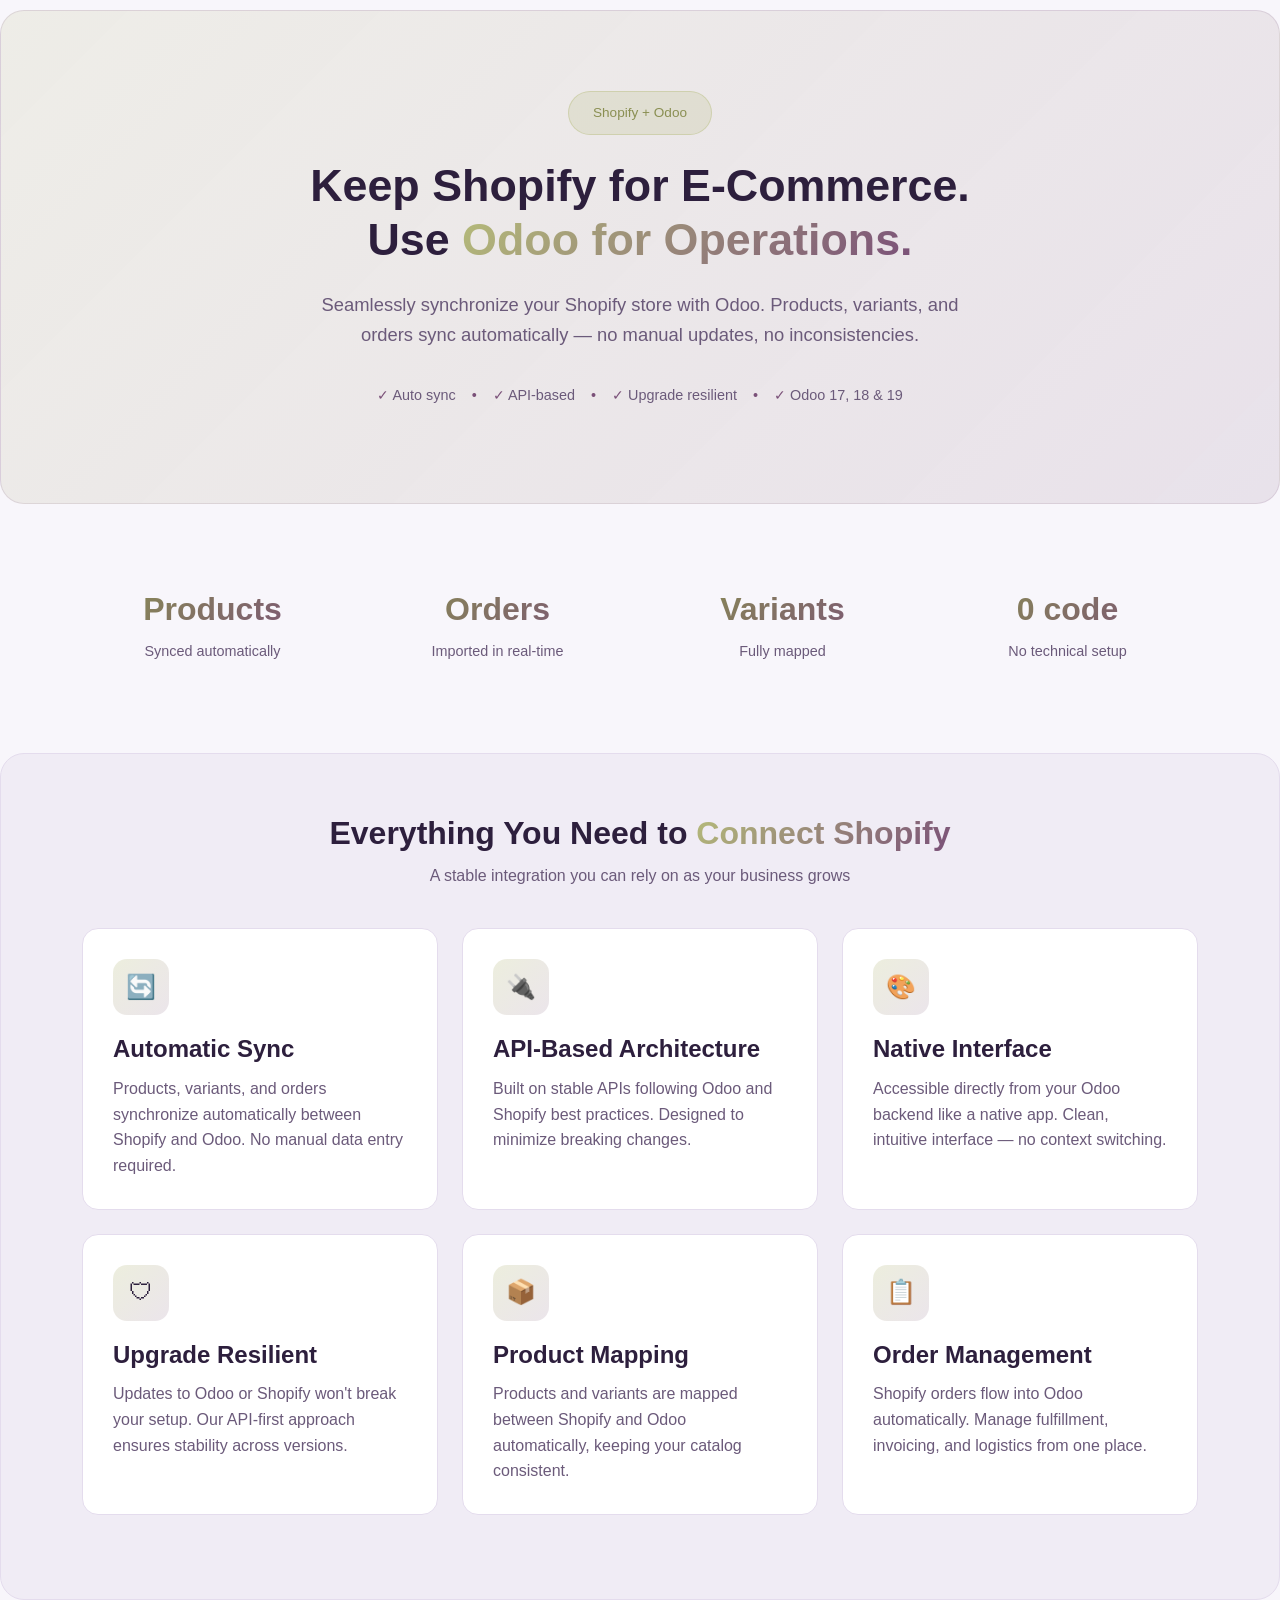
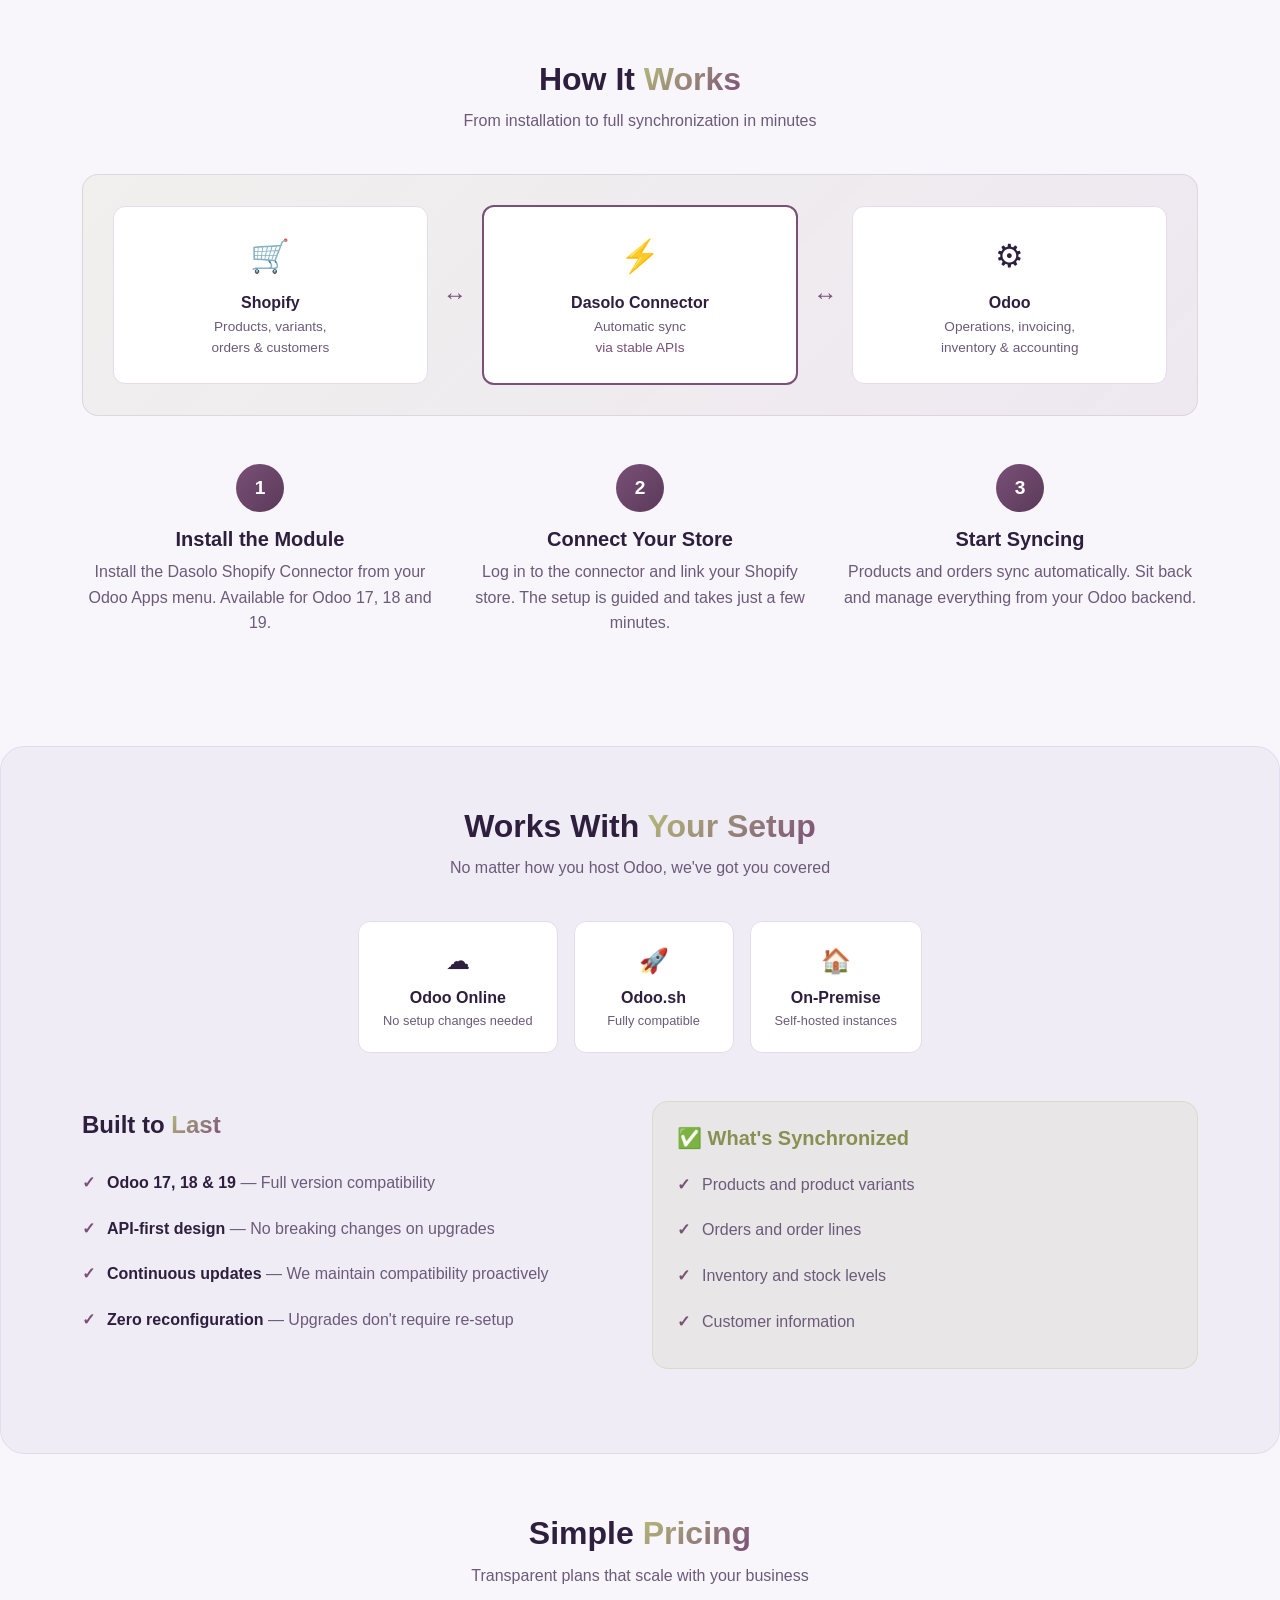
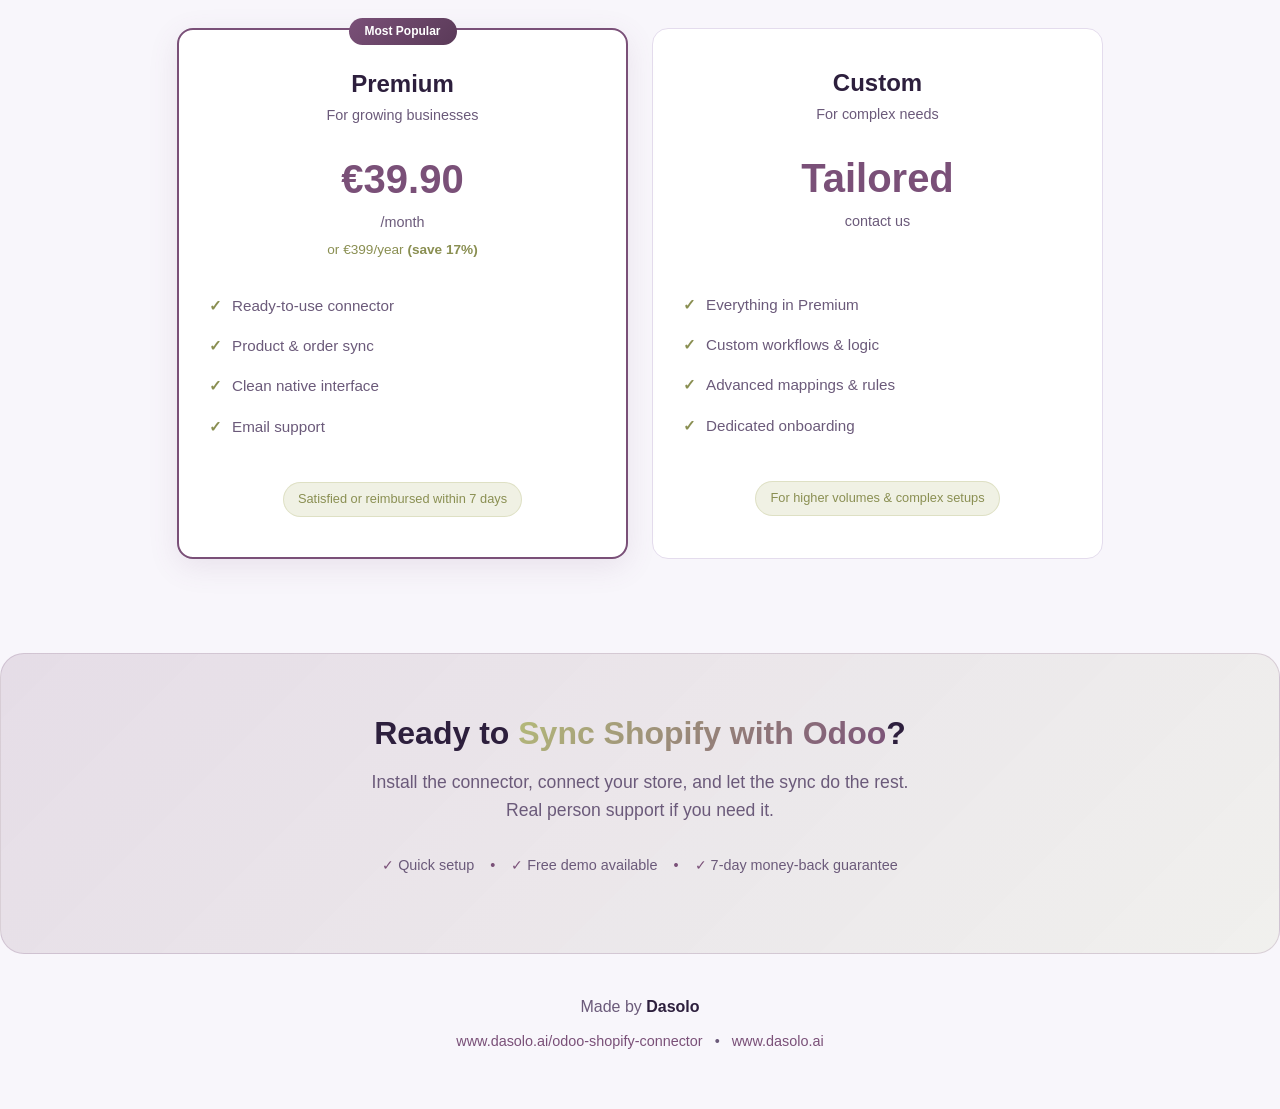
==== commit 4c194b9a: "Update index.html" ====
--- a/dasolo_shopify_connector/static/description/index.html
+++ b/dasolo_shopify_connector/static/description/index.html
@@ -6,25 +6,25 @@
     <title>Dasolo Shopify Connector — Sync Shopify with Odoo</title>
     <link href="https://cdn.jsdelivr.net/npm/bootstrap@5.3.2/dist/css/bootstrap.min.css" rel="stylesheet">
 </head>
-<body style="font-family: -apple-system, BlinkMacSystemFont, 'Segoe UI', Roboto, Oxygen, Ubuntu, Cantarell, sans-serif; color: #2d1f3d; line-height: 1.6; margin: 0; padding: 0;">
+<body style="font-family: -apple-system, BlinkMacSystemFont, 'Segoe UI', Roboto, Oxygen, Ubuntu, Cantarell, sans-serif; background-color: #f8f6fb; color: #2d1f3d; line-height: 1.6;">
 
     <!-- Hero Section -->
-    <section style="background: linear-gradient(135deg, rgba(181,187,122,0.15) 0%, rgba(122,80,120,0.12) 100%); border: 1px solid rgba(122,80,120,0.15); padding: 80px 20px; border-radius: 24px; margin-top: 10px; text-align: center; overflow: hidden; position: relative;">
-        <div style="position: relative; z-index: 1;">
-            <div>
-                <span style="font-size: 0.85rem; padding: 10px 24px; background-color: rgba(181,187,122,0.2); border: 1px solid rgba(181,187,122,0.4); border-radius: 50px; display: inline-block; font-weight: 500; color: #8a8f52; margin-bottom: 16px;">
+    <section style="background: linear-gradient(135deg, rgba(181,187,122,0.15) 0%, rgba(122,80,120,0.12) 100%); border: 1px solid rgba(122,80,120,0.15); padding: 80px 20px; border-radius: 24px; margin-top: 10px; position: relative; overflow: hidden;" class="text-center">
+        <div class="container" style="position: relative; z-index: 1;">
+            <div class="mb-4">
+                <span style="font-size: 0.85rem; padding: 10px 24px; background-color: rgba(181,187,122,0.2); border: 1px solid rgba(181,187,122,0.4); border-radius: 50px; display: inline-block; font-weight: 500; color: #8a8f52;">
                     Shopify + Odoo
                 </span>
             </div>
-            <h1 style="font-size: 2.8rem; font-weight: 800; margin-bottom: 16px; color: #2d1f3d;">
+            <h1 class="mb-4" style="font-size: 2.8rem; font-weight: 800;">
                 Keep Shopify for E-Commerce.<br/>Use <span style="background: linear-gradient(135deg, #b5bb7a 0%, #7a5078 100%); -webkit-background-clip: text; -webkit-text-fill-color: transparent; background-clip: text;">Odoo for Operations.</span>
             </h1>
-            <p style="font-size: 1.15rem; max-width: 650px; margin: 0 auto; color: #6b5a7a;">
+            <p class="mb-4" style="font-size: 1.15rem; max-width: 650px; margin: 0 auto; color: #6b5a7a;">
                 Seamlessly synchronize your Shopify store with Odoo. Products, variants, and orders sync automatically
                 — no manual updates, no inconsistencies.
             </p>
-            <div style="margin-top: 35px; font-size: 0.9rem; color: #6b5a7a;">
-                <p>
+            <div style="margin-top: 35px;">
+                <p style="font-size: 0.9rem; color: #6b5a7a;">
                     <span style="color: #7a5078;">&#10003;</span> Auto sync &nbsp;&nbsp;
                     <span style="color: #7a5078;">&#8226;</span> &nbsp;&nbsp;
                     <span style="color: #7a5078;">&#10003;</span> API-based &nbsp;&nbsp;
@@ -38,29 +38,29 @@
     </section>
 
     <!-- Stats Section -->
-    <section style="padding: 60px 20px;">
-        <div class="container">
-            <div class="row text-center">
-                <div class="col-md-3 col-sm-6 mb-3">
-                    <div style="padding: 20px;">
+    <section style="background-color: #f8f6fb; padding: 60px 20px;">
+        <div class="container">
+            <div class="row">
+                <div class="col-md-3 col-6">
+                    <div style="text-align: center; padding: 20px;">
                         <div style="font-size: 2rem; font-weight: 800; background: linear-gradient(135deg, #8a8f52 0%, #7a5078 100%); -webkit-background-clip: text; -webkit-text-fill-color: transparent; background-clip: text;">Products</div>
                         <div style="color: #6b5a7a; font-size: 0.9rem; margin-top: 5px;">Synced automatically</div>
                     </div>
                 </div>
-                <div class="col-md-3 col-sm-6 mb-3">
-                    <div style="padding: 20px;">
+                <div class="col-md-3 col-6">
+                    <div style="text-align: center; padding: 20px;">
                         <div style="font-size: 2rem; font-weight: 800; background: linear-gradient(135deg, #8a8f52 0%, #7a5078 100%); -webkit-background-clip: text; -webkit-text-fill-color: transparent; background-clip: text;">Orders</div>
                         <div style="color: #6b5a7a; font-size: 0.9rem; margin-top: 5px;">Imported in real-time</div>
                     </div>
                 </div>
-                <div class="col-md-3 col-sm-6 mb-3">
-                    <div style="padding: 20px;">
+                <div class="col-md-3 col-6">
+                    <div style="text-align: center; padding: 20px;">
                         <div style="font-size: 2rem; font-weight: 800; background: linear-gradient(135deg, #8a8f52 0%, #7a5078 100%); -webkit-background-clip: text; -webkit-text-fill-color: transparent; background-clip: text;">Variants</div>
                         <div style="color: #6b5a7a; font-size: 0.9rem; margin-top: 5px;">Fully mapped</div>
                     </div>
                 </div>
-                <div class="col-md-3 col-sm-6 mb-3">
-                    <div style="padding: 20px;">
+                <div class="col-md-3 col-6">
+                    <div style="text-align: center; padding: 20px;">
                         <div style="font-size: 2rem; font-weight: 800; background: linear-gradient(135deg, #8a8f52 0%, #7a5078 100%); -webkit-background-clip: text; -webkit-text-fill-color: transparent; background-clip: text;">0 code</div>
                         <div style="color: #6b5a7a; font-size: 0.9rem; margin-top: 5px;">No technical setup</div>
                     </div>
@@ -72,142 +72,142 @@
     <!-- Features Section -->
     <section style="background-color: #f0ecf5; padding: 60px 30px; border-radius: 24px; margin-top: 10px; border: 1px solid #e4dced;">
         <div class="container">
-            <h2 style="font-size: 2rem; font-weight: 700; margin-bottom: 10px; color: #2d1f3d; text-align: center;">
+            <h2 style="font-size: 2rem; font-weight: 700; margin-bottom: 10px; color: #2d1f3d;" class="text-center">
                 Everything You Need to <span style="background: linear-gradient(135deg, #b5bb7a 0%, #7a5078 100%); -webkit-background-clip: text; -webkit-text-fill-color: transparent; background-clip: text;">Connect Shopify</span>
             </h2>
-            <p style="color: #6b5a7a; max-width: 600px; margin: 0 auto 40px; text-align: center;">
+            <p style="color: #6b5a7a; max-width: 600px; margin: 0 auto 40px;" class="text-center">
                 A stable integration you can rely on as your business grows
             </p>
+
+            <div class="row">
+                <div class="col-lg-4 col-md-6 mb-4">
+                    <div style="border-radius: 16px; border: 1px solid #e4dced; background: #ffffff; padding: 30px; height: 100%;">
+                        <div style="width: 56px; height: 56px; border-radius: 14px; background: linear-gradient(135deg, rgba(181,187,122,0.25) 0%, rgba(122,80,120,0.15) 100%); display: flex; align-items: center; justify-content: center; margin-bottom: 20px; font-size: 1.5rem;">&#128260;</div>
+                        <h4 style="font-weight: 600; margin-bottom: 12px; color: #2d1f3d;">Automatic Sync</h4>
+                        <p style="color: #6b5a7a; margin-bottom: 0;">
+                            Products, variants, and orders synchronize automatically between Shopify and Odoo. No manual data entry required.
+                        </p>
+                    </div>
+                </div>
+                <div class="col-lg-4 col-md-6 mb-4">
+                    <div style="border-radius: 16px; border: 1px solid #e4dced; background: #ffffff; padding: 30px; height: 100%;">
+                        <div style="width: 56px; height: 56px; border-radius: 14px; background: linear-gradient(135deg, rgba(181,187,122,0.25) 0%, rgba(122,80,120,0.15) 100%); display: flex; align-items: center; justify-content: center; margin-bottom: 20px; font-size: 1.5rem;">&#128268;</div>
+                        <h4 style="font-weight: 600; margin-bottom: 12px; color: #2d1f3d;">API-Based Architecture</h4>
+                        <p style="color: #6b5a7a; margin-bottom: 0;">
+                            Built on stable APIs following Odoo and Shopify best practices. Designed to minimize breaking changes.
+                        </p>
+                    </div>
+                </div>
+                <div class="col-lg-4 col-md-6 mb-4">
+                    <div style="border-radius: 16px; border: 1px solid #e4dced; background: #ffffff; padding: 30px; height: 100%;">
+                        <div style="width: 56px; height: 56px; border-radius: 14px; background: linear-gradient(135deg, rgba(181,187,122,0.25) 0%, rgba(122,80,120,0.15) 100%); display: flex; align-items: center; justify-content: center; margin-bottom: 20px; font-size: 1.5rem;">&#127912;</div>
+                        <h4 style="font-weight: 600; margin-bottom: 12px; color: #2d1f3d;">Native Interface</h4>
+                        <p style="color: #6b5a7a; margin-bottom: 0;">
+                            Accessible directly from your Odoo backend like a native app. Clean, intuitive interface — no context switching.
+                        </p>
+                    </div>
+                </div>
+                <div class="col-lg-4 col-md-6 mb-4">
+                    <div style="border-radius: 16px; border: 1px solid #e4dced; background: #ffffff; padding: 30px; height: 100%;">
+                        <div style="width: 56px; height: 56px; border-radius: 14px; background: linear-gradient(135deg, rgba(181,187,122,0.25) 0%, rgba(122,80,120,0.15) 100%); display: flex; align-items: center; justify-content: center; margin-bottom: 20px; font-size: 1.5rem;">&#128737;</div>
+                        <h4 style="font-weight: 600; margin-bottom: 12px; color: #2d1f3d;">Upgrade Resilient</h4>
+                        <p style="color: #6b5a7a; margin-bottom: 0;">
+                            Updates to Odoo or Shopify won't break your setup. Our API-first approach ensures stability across versions.
+                        </p>
+                    </div>
+                </div>
+                <div class="col-lg-4 col-md-6 mb-4">
+                    <div style="border-radius: 16px; border: 1px solid #e4dced; background: #ffffff; padding: 30px; height: 100%;">
+                        <div style="width: 56px; height: 56px; border-radius: 14px; background: linear-gradient(135deg, rgba(181,187,122,0.25) 0%, rgba(122,80,120,0.15) 100%); display: flex; align-items: center; justify-content: center; margin-bottom: 20px; font-size: 1.5rem;">&#128230;</div>
+                        <h4 style="font-weight: 600; margin-bottom: 12px; color: #2d1f3d;">Product Mapping</h4>
+                        <p style="color: #6b5a7a; margin-bottom: 0;">
+                            Products and variants are mapped between Shopify and Odoo automatically, keeping your catalog consistent.
+                        </p>
+                    </div>
+                </div>
+                <div class="col-lg-4 col-md-6 mb-4">
+                    <div style="border-radius: 16px; border: 1px solid #e4dced; background: #ffffff; padding: 30px; height: 100%;">
+                        <div style="width: 56px; height: 56px; border-radius: 14px; background: linear-gradient(135deg, rgba(181,187,122,0.25) 0%, rgba(122,80,120,0.15) 100%); display: flex; align-items: center; justify-content: center; margin-bottom: 20px; font-size: 1.5rem;">&#128203;</div>
+                        <h4 style="font-weight: 600; margin-bottom: 12px; color: #2d1f3d;">Order Management</h4>
+                        <p style="color: #6b5a7a; margin-bottom: 0;">
+                            Shopify orders flow into Odoo automatically. Manage fulfillment, invoicing, and logistics from one place.
+                        </p>
+                    </div>
+                </div>
+            </div>
+        </div>
+    </section>
+
+    <!-- How It Works Section -->
+    <section style="background-color: #f8f6fb; padding: 60px 20px;">
+        <div class="container">
+            <h2 style="font-size: 2rem; font-weight: 700; margin-bottom: 10px; color: #2d1f3d;" class="text-center">
+                How It <span style="background: linear-gradient(135deg, #b5bb7a 0%, #7a5078 100%); -webkit-background-clip: text; -webkit-text-fill-color: transparent; background-clip: text;">Works</span>
+            </h2>
+            <p style="color: #6b5a7a; max-width: 600px; margin: 0 auto 40px;" class="text-center">
+                From installation to full synchronization in minutes
+            </p>
+
+            <div class="row mb-5">
+                <div class="col-12">
+                    <div style="background: linear-gradient(135deg, rgba(181,187,122,0.1) 0%, rgba(122,80,120,0.08) 100%); border: 1px solid rgba(122,80,120,0.15); border-radius: 16px; padding: 30px;">
+                        <div style="display: flex; flex-wrap: wrap; align-items: center; justify-content: center; gap: 15px;">
+                            <div style="background: #ffffff; border: 1px solid #e4dced; border-radius: 12px; padding: 24px; text-align: center; flex: 1; min-width: 200px;">
+                                <div style="font-size: 2rem; margin-bottom: 8px;">&#128722;</div>
+                                <strong style="color: #2d1f3d;">Shopify</strong>
+                                <p class="mb-0" style="color: #6b5a7a; font-size: 0.85rem;">
+                                    Products, variants,<br>orders &amp; customers
+                                </p>
+                            </div>
+                            <div style="color: #7a5078; font-size: 1.5rem; font-weight: bold;">&#8596;</div>
+                            <div style="background: #ffffff; border: 2px solid #7a5078; border-radius: 12px; padding: 24px; text-align: center; flex: 1; min-width: 200px;">
+                                <div style="font-size: 2rem; margin-bottom: 8px;">&#9889;</div>
+                                <strong style="color: #2d1f3d;">Dasolo Connector</strong>
+                                <p class="mb-0" style="color: #6b5a7a; font-size: 0.85rem;">
+                                    Automatic sync<br>
+                                    <span style="color: #7a5078;">via stable APIs</span>
+                                </p>
+                            </div>
+                            <div style="color: #7a5078; font-size: 1.5rem; font-weight: bold;">&#8596;</div>
+                            <div style="background: #ffffff; border: 1px solid #e4dced; border-radius: 12px; padding: 24px; text-align: center; flex: 1; min-width: 200px;">
+                                <div style="font-size: 2rem; margin-bottom: 8px;">&#9881;</div>
+                                <strong style="color: #2d1f3d;">Odoo</strong>
+                                <p class="mb-0" style="color: #6b5a7a; font-size: 0.85rem;">
+                                    Operations, invoicing,<br>inventory &amp; accounting
+                                </p>
+                            </div>
+                        </div>
+                    </div>
+                </div>
+            </div>
 
             <div class="row">
                 <div class="col-md-4 mb-4">
-                    <div class="card h-100" style="border-radius: 16px; border: 1px solid #e4dced; background: #ffffff; padding: 30px;">
-                        <div style="width: 56px; height: 56px; border-radius: 14px; background: linear-gradient(135deg, rgba(181,187,122,0.25) 0%, rgba(122,80,120,0.15) 100%); display: flex; align-items: center; justify-content: center; margin-bottom: 20px; font-size: 1.5rem;">&#128260;</div>
-                        <h4 style="font-weight: 600; margin-bottom: 12px; color: #2d1f3d;">Automatic Sync</h4>
-                        <p style="color: #6b5a7a; margin-bottom: 0;">
-                            Products, variants, and orders synchronize automatically between Shopify and Odoo. No manual data entry required.
+                    <div class="text-center">
+                        <div style="width: 48px; height: 48px; border-radius: 50%; background: linear-gradient(135deg, #7a5078 0%, #5a3a58 100%); display: inline-flex; align-items: center; justify-content: center; font-weight: 700; font-size: 1.2rem; color: #fff; margin-bottom: 15px;">1</div>
+                        <h5 style="font-weight: 600; color: #2d1f3d;">Install the Module</h5>
+                        <p style="color: #6b5a7a;">
+                            Install the Dasolo Shopify Connector from your Odoo Apps menu. Available for Odoo 17, 18 and 19.
                         </p>
                     </div>
                 </div>
                 <div class="col-md-4 mb-4">
-                    <div class="card h-100" style="border-radius: 16px; border: 1px solid #e4dced; background: #ffffff; padding: 30px;">
-                        <div style="width: 56px; height: 56px; border-radius: 14px; background: linear-gradient(135deg, rgba(181,187,122,0.25) 0%, rgba(122,80,120,0.15) 100%); display: flex; align-items: center; justify-content: center; margin-bottom: 20px; font-size: 1.5rem;">&#128268;</div>
-                        <h4 style="font-weight: 600; margin-bottom: 12px; color: #2d1f3d;">API-Based Architecture</h4>
-                        <p style="color: #6b5a7a; margin-bottom: 0;">
-                            Built on stable APIs following Odoo and Shopify best practices. Designed to minimize breaking changes.
+                    <div class="text-center">
+                        <div style="width: 48px; height: 48px; border-radius: 50%; background: linear-gradient(135deg, #7a5078 0%, #5a3a58 100%); display: inline-flex; align-items: center; justify-content: center; font-weight: 700; font-size: 1.2rem; color: #fff; margin-bottom: 15px;">2</div>
+                        <h5 style="font-weight: 600; color: #2d1f3d;">Connect Your Store</h5>
+                        <p style="color: #6b5a7a;">
+                            Log in to the connector and link your Shopify store. The setup is guided and takes just a few minutes.
                         </p>
                     </div>
                 </div>
                 <div class="col-md-4 mb-4">
-                    <div class="card h-100" style="border-radius: 16px; border: 1px solid #e4dced; background: #ffffff; padding: 30px;">
-                        <div style="width: 56px; height: 56px; border-radius: 14px; background: linear-gradient(135deg, rgba(181,187,122,0.25) 0%, rgba(122,80,120,0.15) 100%); display: flex; align-items: center; justify-content: center; margin-bottom: 20px; font-size: 1.5rem;">&#127912;</div>
-                        <h4 style="font-weight: 600; margin-bottom: 12px; color: #2d1f3d;">Native Interface</h4>
-                        <p style="color: #6b5a7a; margin-bottom: 0;">
-                            Accessible directly from your Odoo backend like a native app. Clean, intuitive interface — no context switching.
-                        </p>
-                    </div>
-                </div>
-                <div class="col-md-4 mb-4">
-                    <div class="card h-100" style="border-radius: 16px; border: 1px solid #e4dced; background: #ffffff; padding: 30px;">
-                        <div style="width: 56px; height: 56px; border-radius: 14px; background: linear-gradient(135deg, rgba(181,187,122,0.25) 0%, rgba(122,80,120,0.15) 100%); display: flex; align-items: center; justify-content: center; margin-bottom: 20px; font-size: 1.5rem;">&#128737;</div>
-                        <h4 style="font-weight: 600; margin-bottom: 12px; color: #2d1f3d;">Upgrade Resilient</h4>
-                        <p style="color: #6b5a7a; margin-bottom: 0;">
-                            Updates to Odoo or Shopify won't break your setup. Our API-first approach ensures stability across versions.
-                        </p>
-                    </div>
-                </div>
-                <div class="col-md-4 mb-4">
-                    <div class="card h-100" style="border-radius: 16px; border: 1px solid #e4dced; background: #ffffff; padding: 30px;">
-                        <div style="width: 56px; height: 56px; border-radius: 14px; background: linear-gradient(135deg, rgba(181,187,122,0.25) 0%, rgba(122,80,120,0.15) 100%); display: flex; align-items: center; justify-content: center; margin-bottom: 20px; font-size: 1.5rem;">&#128230;</div>
-                        <h4 style="font-weight: 600; margin-bottom: 12px; color: #2d1f3d;">Product Mapping</h4>
-                        <p style="color: #6b5a7a; margin-bottom: 0;">
-                            Products and variants are mapped between Shopify and Odoo automatically, keeping your catalog consistent.
-                        </p>
-                    </div>
-                </div>
-                <div class="col-md-4 mb-4">
-                    <div class="card h-100" style="border-radius: 16px; border: 1px solid #e4dced; background: #ffffff; padding: 30px;">
-                        <div style="width: 56px; height: 56px; border-radius: 14px; background: linear-gradient(135deg, rgba(181,187,122,0.25) 0%, rgba(122,80,120,0.15) 100%); display: flex; align-items: center; justify-content: center; margin-bottom: 20px; font-size: 1.5rem;">&#128203;</div>
-                        <h4 style="font-weight: 600; margin-bottom: 12px; color: #2d1f3d;">Order Management</h4>
-                        <p style="color: #6b5a7a; margin-bottom: 0;">
-                            Shopify orders flow into Odoo automatically. Manage fulfillment, invoicing, and logistics from one place.
-                        </p>
-                    </div>
-                </div>
-            </div>
-        </div>
-    </section>
-
-    <!-- How It Works Section -->
-    <section style="padding: 60px 20px;">
-        <div class="container">
-            <h2 style="font-size: 2rem; font-weight: 700; margin-bottom: 10px; color: #2d1f3d; text-align: center;">
-                How It <span style="background: linear-gradient(135deg, #b5bb7a 0%, #7a5078 100%); -webkit-background-clip: text; -webkit-text-fill-color: transparent; background-clip: text;">Works</span>
-            </h2>
-            <p style="color: #6b5a7a; max-width: 600px; margin: 0 auto 40px; text-align: center;">
-                From installation to full synchronization in minutes
-            </p>
-
-            <div style="background: linear-gradient(135deg, rgba(181,187,122,0.1) 0%, rgba(122,80,120,0.08) 100%); border: 1px solid rgba(122,80,120,0.15); border-radius: 16px; padding: 30px; margin-bottom: 40px;">
-                <div class="row align-items-center text-center">
-                    <div class="col-md-3 col-sm-12 mb-3 mb-md-0">
-                        <div style="background: #ffffff; border: 1px solid #e4dced; border-radius: 12px; padding: 24px;">
-                            <div style="font-size: 2rem; margin-bottom: 8px;">&#128722;</div>
-                            <strong style="color: #2d1f3d;">Shopify</strong>
-                            <p style="color: #6b5a7a; font-size: 0.85rem; margin-bottom: 0;">
-                                Products, variants,<br>orders &amp; customers
-                            </p>
-                        </div>
-                    </div>
-                    <div class="col-md-1 col-sm-12 mb-3 mb-md-0">
-                        <span style="color: #7a5078; font-size: 1.5rem; font-weight: bold;">&#8596;</span>
-                    </div>
-                    <div class="col-md-4 col-sm-12 mb-3 mb-md-0">
-                        <div style="background: #ffffff; border: 2px solid #7a5078; border-radius: 12px; padding: 24px;">
-                            <div style="font-size: 2rem; margin-bottom: 8px;">&#9889;</div>
-                            <strong style="color: #2d1f3d;">Dasolo Connector</strong>
-                            <p style="color: #6b5a7a; font-size: 0.85rem; margin-bottom: 0;">
-                                Automatic sync<br>
-                                <span style="color: #7a5078;">via stable APIs</span>
-                            </p>
-                        </div>
-                    </div>
-                    <div class="col-md-1 col-sm-12 mb-3 mb-md-0">
-                        <span style="color: #7a5078; font-size: 1.5rem; font-weight: bold;">&#8596;</span>
-                    </div>
-                    <div class="col-md-3 col-sm-12">
-                        <div style="background: #ffffff; border: 1px solid #e4dced; border-radius: 12px; padding: 24px;">
-                            <div style="font-size: 2rem; margin-bottom: 8px;">&#9881;</div>
-                            <strong style="color: #2d1f3d;">Odoo</strong>
-                            <p style="color: #6b5a7a; font-size: 0.85rem; margin-bottom: 0;">
-                                Operations, invoicing,<br>inventory &amp; accounting
-                            </p>
-                        </div>
-                    </div>
-                </div>
-            </div>
-
-            <div class="row text-center">
-                <div class="col-md-4 mb-4">
-                    <div style="width: 48px; height: 48px; border-radius: 50%; background: linear-gradient(135deg, #7a5078 0%, #5a3a58 100%); display: inline-flex; align-items: center; justify-content: center; font-weight: 700; font-size: 1.2rem; color: #fff; margin-bottom: 15px;">1</div>
-                    <h5 style="font-weight: 600; color: #2d1f3d;">Install the Module</h5>
-                    <p style="color: #6b5a7a;">
-                        Install the Dasolo Shopify Connector from your Odoo Apps menu. Available for Odoo 17, 18 and 19.
-                    </p>
-                </div>
-                <div class="col-md-4 mb-4">
-                    <div style="width: 48px; height: 48px; border-radius: 50%; background: linear-gradient(135deg, #7a5078 0%, #5a3a58 100%); display: inline-flex; align-items: center; justify-content: center; font-weight: 700; font-size: 1.2rem; color: #fff; margin-bottom: 15px;">2</div>
-                    <h5 style="font-weight: 600; color: #2d1f3d;">Connect Your Store</h5>
-                    <p style="color: #6b5a7a;">
-                        Log in to the connector and link your Shopify store. The setup is guided and takes just a few minutes.
-                    </p>
-                </div>
-                <div class="col-md-4 mb-4">
-                    <div style="width: 48px; height: 48px; border-radius: 50%; background: linear-gradient(135deg, #7a5078 0%, #5a3a58 100%); display: inline-flex; align-items: center; justify-content: center; font-weight: 700; font-size: 1.2rem; color: #fff; margin-bottom: 15px;">3</div>
-                    <h5 style="font-weight: 600; color: #2d1f3d;">Start Syncing</h5>
-                    <p style="color: #6b5a7a;">
-                        Products and orders sync automatically. Sit back and manage everything from your Odoo backend.
-                    </p>
+                    <div class="text-center">
+                        <div style="width: 48px; height: 48px; border-radius: 50%; background: linear-gradient(135deg, #7a5078 0%, #5a3a58 100%); display: inline-flex; align-items: center; justify-content: center; font-weight: 700; font-size: 1.2rem; color: #fff; margin-bottom: 15px;">3</div>
+                        <h5 style="font-weight: 600; color: #2d1f3d;">Start Syncing</h5>
+                        <p style="color: #6b5a7a;">
+                            Products and orders sync automatically. Sit back and manage everything from your Odoo backend.
+                        </p>
+                    </div>
                 </div>
             </div>
         </div>
@@ -216,28 +216,32 @@
     <!-- Compatibility Section -->
     <section style="background-color: #f0ecf5; padding: 60px 30px; border-radius: 24px; margin-top: 10px; border: 1px solid #e4dced;">
         <div class="container">
-            <h2 style="font-size: 2rem; font-weight: 700; margin-bottom: 10px; color: #2d1f3d; text-align: center;">
+            <h2 style="font-size: 2rem; font-weight: 700; margin-bottom: 10px; color: #2d1f3d;" class="text-center">
                 Works With <span style="background: linear-gradient(135deg, #b5bb7a 0%, #7a5078 100%); -webkit-background-clip: text; -webkit-text-fill-color: transparent; background-clip: text;">Your Setup</span>
             </h2>
-            <p style="color: #6b5a7a; max-width: 600px; margin: 0 auto 40px; text-align: center;">
+            <p style="color: #6b5a7a; max-width: 600px; margin: 0 auto 40px;" class="text-center">
                 No matter how you host Odoo, we've got you covered
             </p>
 
-            <div class="d-flex flex-wrap justify-content-center gap-3 mb-5">
-                <div style="background: #ffffff; border: 1px solid #e4dced; border-radius: 12px; padding: 20px 24px; text-align: center; min-width: 160px;">
-                    <div style="font-size: 1.5rem; margin-bottom: 8px;">&#9729;</div>
-                    <h6 style="margin: 0 0 4px; font-weight: 600; color: #2d1f3d;">Odoo Online</h6>
-                    <p style="margin: 0; font-size: 0.8rem; color: #6b5a7a;">No setup changes needed</p>
-                </div>
-                <div style="background: #ffffff; border: 1px solid #e4dced; border-radius: 12px; padding: 20px 24px; text-align: center; min-width: 160px;">
-                    <div style="font-size: 1.5rem; margin-bottom: 8px;">&#128640;</div>
-                    <h6 style="margin: 0 0 4px; font-weight: 600; color: #2d1f3d;">Odoo.sh</h6>
-                    <p style="margin: 0; font-size: 0.8rem; color: #6b5a7a;">Fully compatible</p>
-                </div>
-                <div style="background: #ffffff; border: 1px solid #e4dced; border-radius: 12px; padding: 20px 24px; text-align: center; min-width: 160px;">
-                    <div style="font-size: 1.5rem; margin-bottom: 8px;">&#127968;</div>
-                    <h6 style="margin: 0 0 4px; font-weight: 600; color: #2d1f3d;">On-Premise</h6>
-                    <p style="margin: 0; font-size: 0.8rem; color: #6b5a7a;">Self-hosted instances</p>
+            <div class="row justify-content-center mb-5">
+                <div class="col-12">
+                    <div class="d-flex flex-wrap justify-content-center gap-3">
+                        <div style="display: inline-block; background: #ffffff; border: 1px solid #e4dced; border-radius: 12px; padding: 20px 24px; text-align: center; min-width: 160px;">
+                            <div style="font-size: 1.5rem; margin-bottom: 8px;">&#9729;</div>
+                            <h6 style="margin-bottom: 4px; font-weight: 600; color: #2d1f3d;">Odoo Online</h6>
+                            <p style="margin-bottom: 0; font-size: 0.8rem; color: #6b5a7a;">No setup changes needed</p>
+                        </div>
+                        <div style="display: inline-block; background: #ffffff; border: 1px solid #e4dced; border-radius: 12px; padding: 20px 24px; text-align: center; min-width: 160px;">
+                            <div style="font-size: 1.5rem; margin-bottom: 8px;">&#128640;</div>
+                            <h6 style="margin-bottom: 4px; font-weight: 600; color: #2d1f3d;">Odoo.sh</h6>
+                            <p style="margin-bottom: 0; font-size: 0.8rem; color: #6b5a7a;">Fully compatible</p>
+                        </div>
+                        <div style="display: inline-block; background: #ffffff; border: 1px solid #e4dced; border-radius: 12px; padding: 20px 24px; text-align: center; min-width: 160px;">
+                            <div style="font-size: 1.5rem; margin-bottom: 8px;">&#127968;</div>
+                            <h6 style="margin-bottom: 4px; font-weight: 600; color: #2d1f3d;">On-Premise</h6>
+                            <p style="margin-bottom: 0; font-size: 0.8rem; color: #6b5a7a;">Self-hosted instances</p>
+                        </div>
+                    </div>
                 </div>
             </div>
 
@@ -246,7 +250,7 @@
                     <h4 style="font-weight: 700; margin-bottom: 20px; color: #2d1f3d;">
                         Built to <span style="background: linear-gradient(135deg, #b5bb7a 0%, #7a5078 100%); -webkit-background-clip: text; -webkit-text-fill-color: transparent; background-clip: text;">Last</span>
                     </h4>
-                    <ul style="list-style: none; padding: 0; margin: 0;">
+                    <ul style="list-style: none; padding: 0;">
                         <li style="padding: 10px 0; color: #6b5a7a; display: flex; align-items: flex-start; gap: 12px;">
                             <span style="color: #7a5078; font-weight: bold; flex-shrink: 0;">&#10003;</span>
                             <span><strong style="color: #2d1f3d;">Odoo 17, 18 &amp; 19</strong> — Full version compatibility</span>
@@ -293,17 +297,17 @@
     </section>
 
     <!-- Pricing Section -->
-    <section style="padding: 60px 20px;">
-        <div class="container">
-            <h2 style="font-size: 2rem; font-weight: 700; margin-bottom: 10px; color: #2d1f3d; text-align: center;">
+    <section style="background-color: #f8f6fb; padding: 60px 20px;">
+        <div class="container">
+            <h2 style="font-size: 2rem; font-weight: 700; margin-bottom: 10px; color: #2d1f3d;" class="text-center">
                 Simple <span style="background: linear-gradient(135deg, #b5bb7a 0%, #7a5078 100%); -webkit-background-clip: text; -webkit-text-fill-color: transparent; background-clip: text;">Pricing</span>
             </h2>
-            <p style="color: #6b5a7a; max-width: 600px; margin: 0 auto 40px; text-align: center;">
+            <p style="color: #6b5a7a; max-width: 600px; margin: 0 auto 40px;" class="text-center">
                 Transparent plans that scale with your business
             </p>
 
             <div class="row justify-content-center">
-                <div class="col-md-5 col-sm-6 mb-4">
+                <div class="col-md-5 mb-4">
                     <div style="border-radius: 16px; border: 2px solid #7a5078; background: #ffffff; padding: 40px 30px; text-align: center; height: 100%; box-shadow: 0 8px 30px rgba(122,80,120,0.12); position: relative;">
                         <span style="position: absolute; top: -12px; left: 50%; transform: translateX(-50%); background: linear-gradient(135deg, #7a5078 0%, #5a3a58 100%); color: #fff; font-size: 0.75rem; font-weight: 600; padding: 4px 16px; border-radius: 20px;">Most Popular</span>
                         <h4 style="font-weight: 700; margin-bottom: 5px; color: #2d1f3d;">Premium</h4>
@@ -334,13 +338,13 @@
                         <span style="display: inline-block; background: rgba(181,187,122,0.2); border: 1px solid rgba(181,187,122,0.3); color: #8a8f52; font-size: 0.8rem; font-weight: 500; padding: 6px 14px; border-radius: 20px; margin-top: 10px;">Satisfied or reimbursed within 7 days</span>
                     </div>
                 </div>
-                <div class="col-md-5 col-sm-6 mb-4">
+                <div class="col-md-5 mb-4">
                     <div style="border-radius: 16px; border: 1px solid #e4dced; background: #ffffff; padding: 40px 30px; text-align: center; height: 100%;">
                         <h4 style="font-weight: 700; margin-bottom: 5px; color: #2d1f3d;">Custom</h4>
                         <p style="color: #6b5a7a; font-size: 0.9rem; margin-bottom: 20px;">For complex needs</p>
                         <div style="font-size: 2.5rem; font-weight: 800; color: #7a5078;">Tailored</div>
                         <div style="color: #6b5a7a; font-size: 0.9rem;">contact us</div>
-                        <p style="color: #8a8f52; font-size: 0.85rem; margin-top: 5px;">&nbsp;</p>
+                        <p style="color: #6b5a7a; font-size: 0.85rem; margin-top: 5px;">&nbsp;</p>
                         <ul style="list-style: none; padding: 0; text-align: left; margin: 25px 0;">
                             <li style="padding: 8px 0; color: #6b5a7a; display: flex; align-items: center; gap: 10px; font-size: 0.95rem;">
                                 <span style="color: #8a8f52; font-weight: bold; flex-shrink: 0;">&#10003;</span>
@@ -367,32 +371,34 @@
     </section>
 
     <!-- CTA Section -->
-    <section style="background: linear-gradient(135deg, rgba(122,80,120,0.15) 0%, rgba(181,187,122,0.1) 100%); border: 1px solid rgba(122,80,120,0.2); padding: 60px 20px; border-radius: 24px; margin-top: 10px; text-align: center;">
-        <h2 style="font-size: 2rem; font-weight: 700; margin-bottom: 12px; color: #2d1f3d;">
-            Ready to <span style="background: linear-gradient(135deg, #b5bb7a 0%, #7a5078 100%); -webkit-background-clip: text; -webkit-text-fill-color: transparent; background-clip: text;">Sync Shopify with Odoo</span>?
-        </h2>
-        <p style="font-size: 1.1rem; color: #6b5a7a; max-width: 550px; margin: 0 auto 16px;">
-            Install the connector, connect your store, and let the sync do the rest.
-            Real person support if you need it.
-        </p>
-        <div style="margin-top: 30px; font-size: 0.9rem; color: #6b5a7a;">
-            <p>
-                <span style="color: #7a5078;">&#10003;</span> Quick setup &nbsp;&nbsp;
-                <span style="color: #7a5078;">&#8226;</span> &nbsp;&nbsp;
-                <span style="color: #7a5078;">&#10003;</span> Free demo available &nbsp;&nbsp;
-                <span style="color: #7a5078;">&#8226;</span> &nbsp;&nbsp;
-                <span style="color: #7a5078;">&#10003;</span> 7-day money-back guarantee
-            </p>
+    <section style="background: linear-gradient(135deg, rgba(122,80,120,0.15) 0%, rgba(181,187,122,0.1) 100%); border: 1px solid rgba(122,80,120,0.2); padding: 60px 20px; border-radius: 24px; margin-top: 10px;" class="text-center">
+        <div class="container">
+            <h2 class="mb-3" style="font-size: 2rem; font-weight: 700; color: #2d1f3d;">
+                Ready to <span style="background: linear-gradient(135deg, #b5bb7a 0%, #7a5078 100%); -webkit-background-clip: text; -webkit-text-fill-color: transparent; background-clip: text;">Sync Shopify with Odoo</span>?
+            </h2>
+            <p class="mb-4" style="font-size: 1.1rem; color: #6b5a7a; max-width: 550px; margin: 0 auto;">
+                Install the connector, connect your store, and let the sync do the rest.
+                Real person support if you need it.
+            </p>
+            <div style="margin-top: 30px;">
+                <p style="font-size: 0.9rem; color: #6b5a7a;">
+                    <span style="color: #7a5078;">&#10003;</span> Quick setup &nbsp;&nbsp;
+                    <span style="color: #7a5078;">&#8226;</span> &nbsp;&nbsp;
+                    <span style="color: #7a5078;">&#10003;</span> Free demo available &nbsp;&nbsp;
+                    <span style="color: #7a5078;">&#8226;</span> &nbsp;&nbsp;
+                    <span style="color: #7a5078;">&#10003;</span> 7-day money-back guarantee
+                </p>
+            </div>
         </div>
     </section>
 
     <!-- Footer -->
-    <section style="text-align: center; padding: 40px 20px;">
-        <div class="container">
-            <p style="color: #6b5a7a; margin: 0 0 10px;">
+    <section class="text-center" style="background-color: #f8f6fb; padding: 40px 20px;">
+        <div class="container">
+            <p style="color: #6b5a7a; margin-bottom: 10px;">
                 Made by <strong style="color: #2d1f3d;">Dasolo</strong>
             </p>
-            <p style="font-size: 0.9rem; color: #6b5a7a;">
+            <p style="color: #6b5a7a; font-size: 0.9rem;">
                 <a href="https://www.dasolo.ai/odoo-shopify-connector" style="color: #7a5078; text-decoration: none;">www.dasolo.ai/odoo-shopify-connector</a>
                 &nbsp;&nbsp;&#8226;&nbsp;&nbsp;
                 <a href="https://www.dasolo.ai/" style="color: #7a5078; text-decoration: none;">www.dasolo.ai</a>
